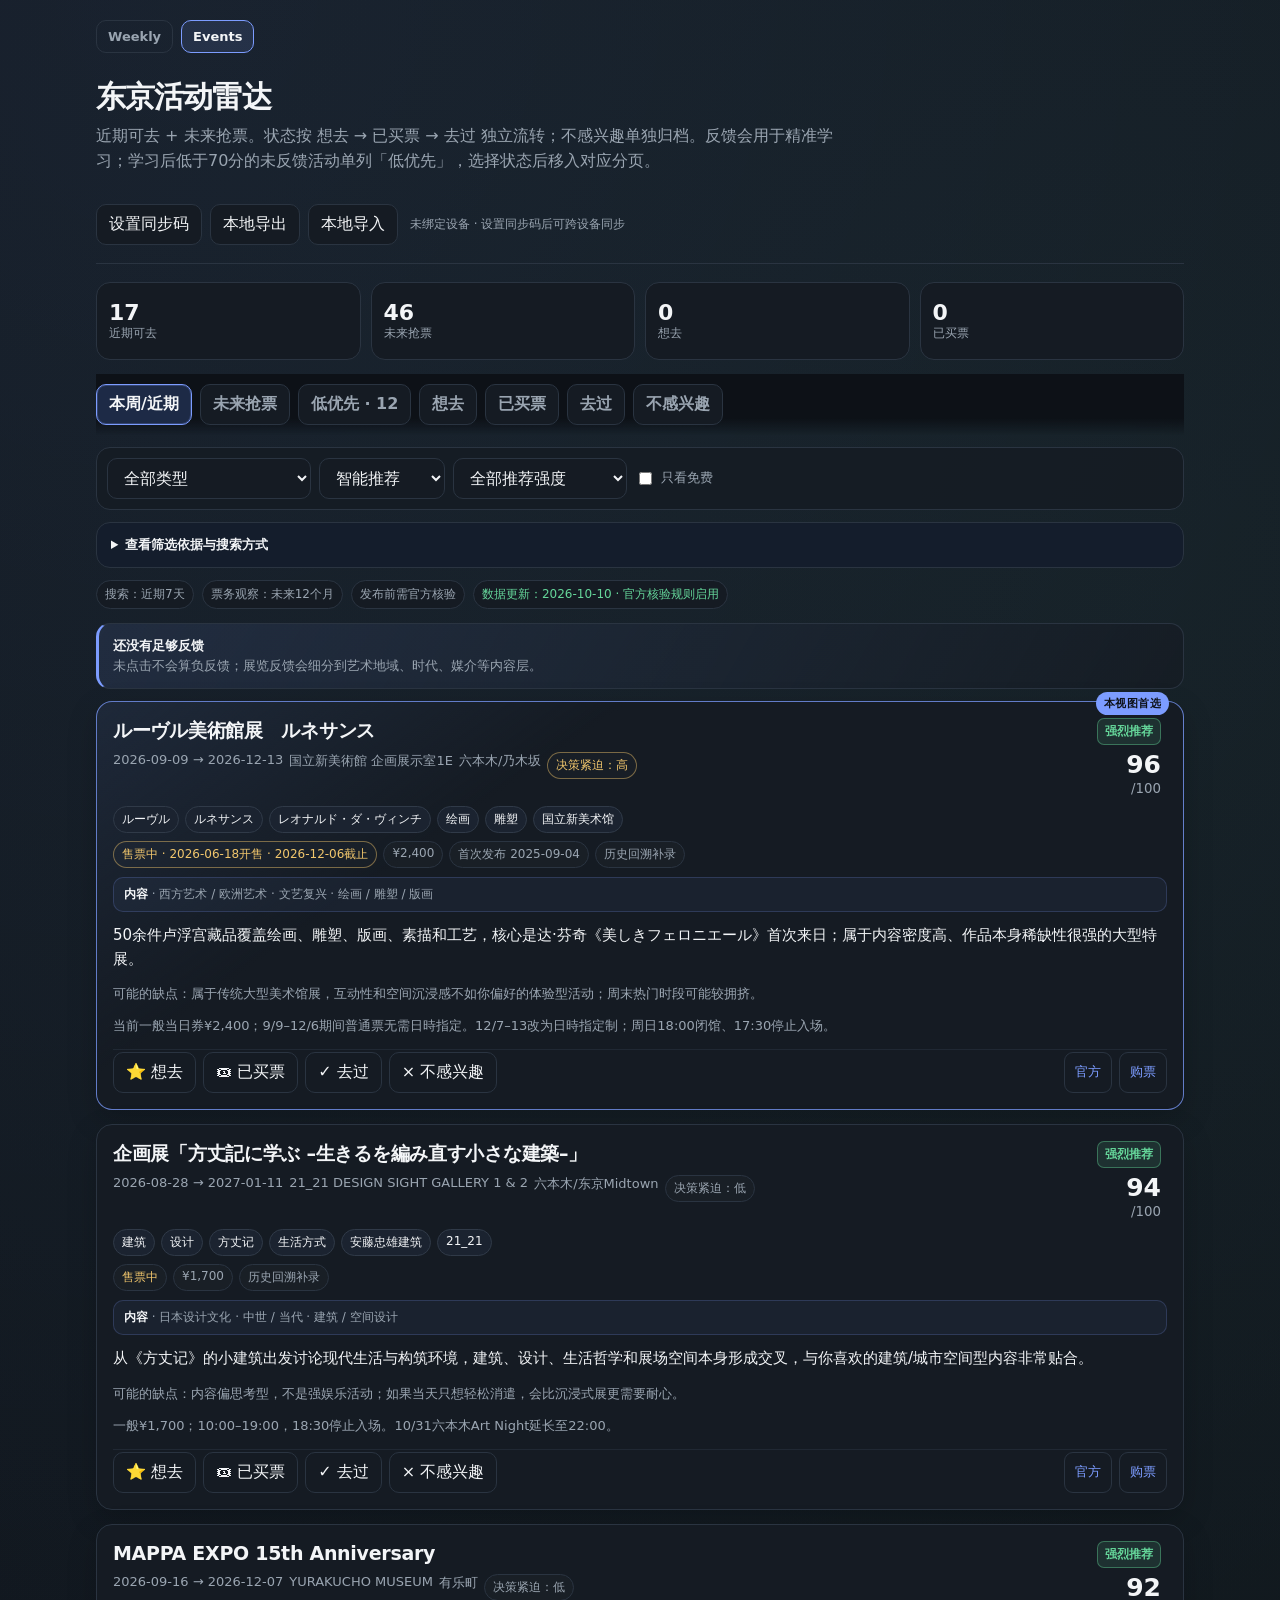
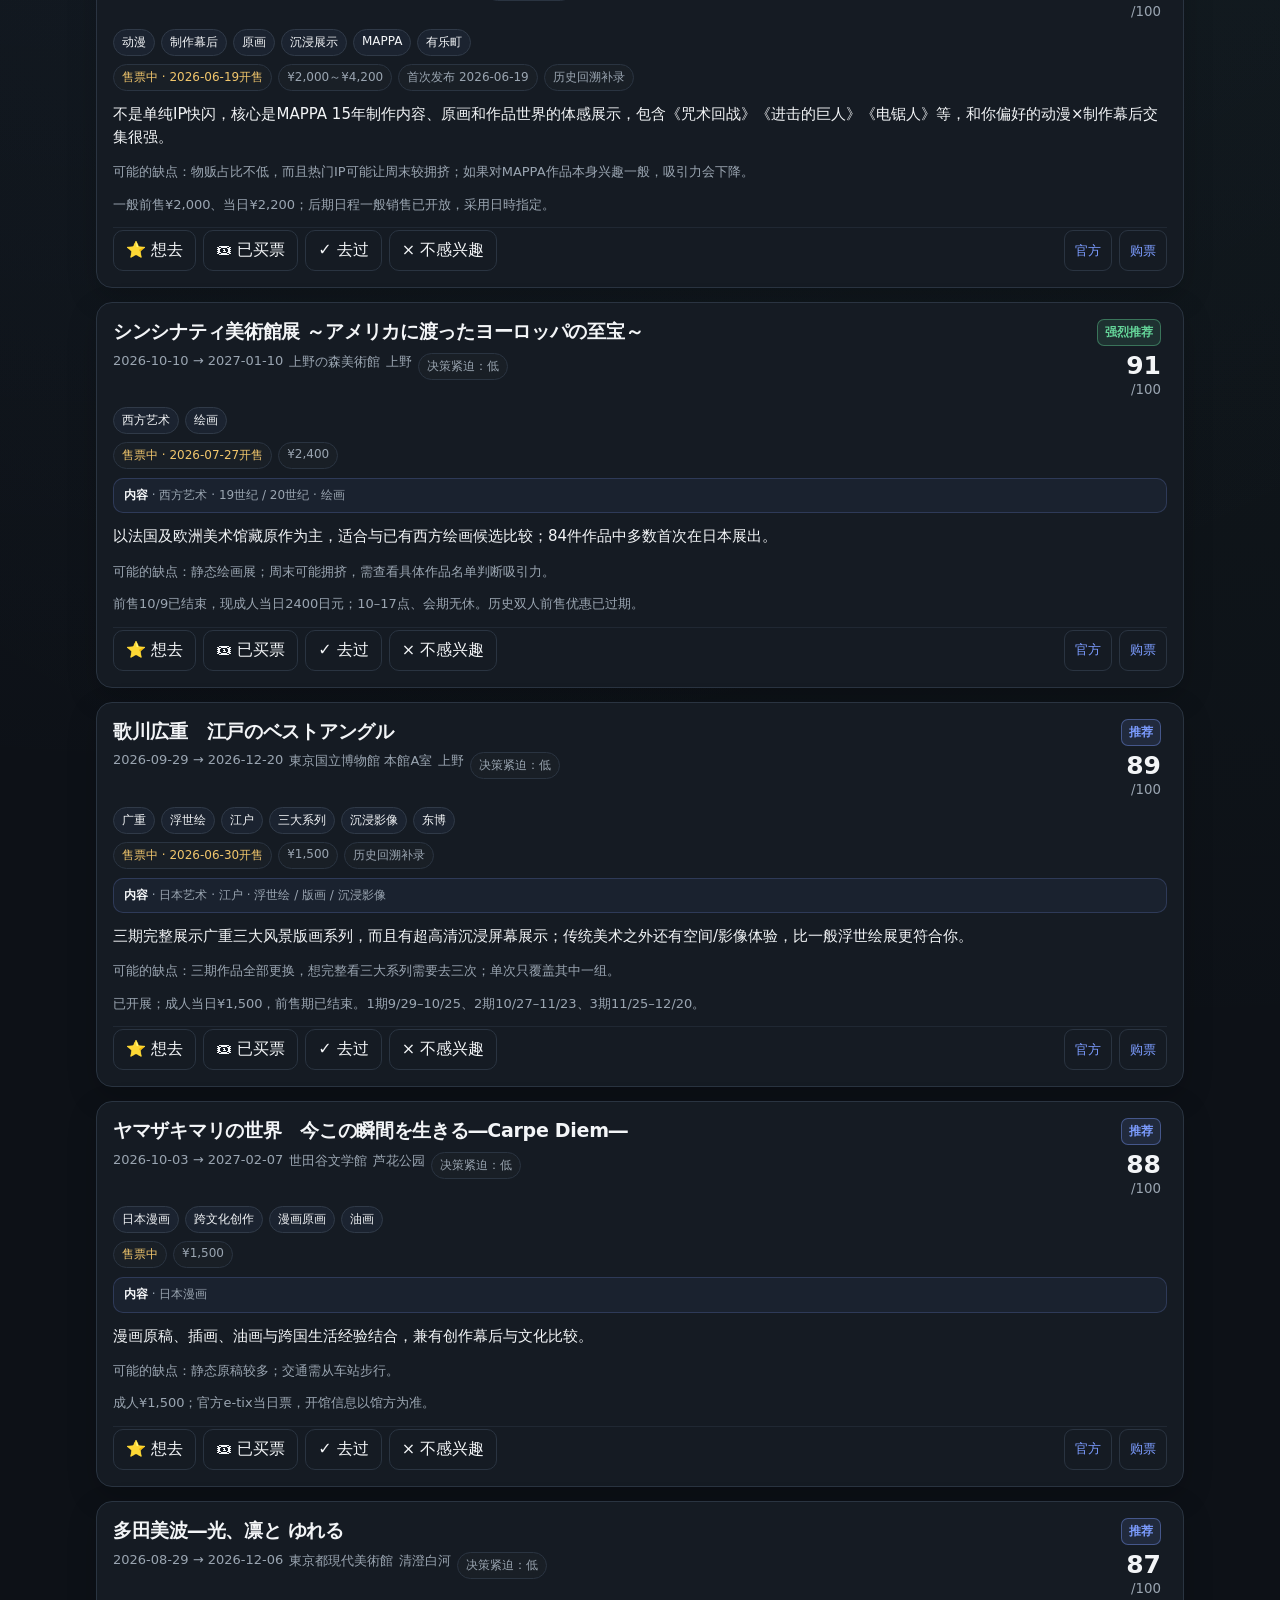
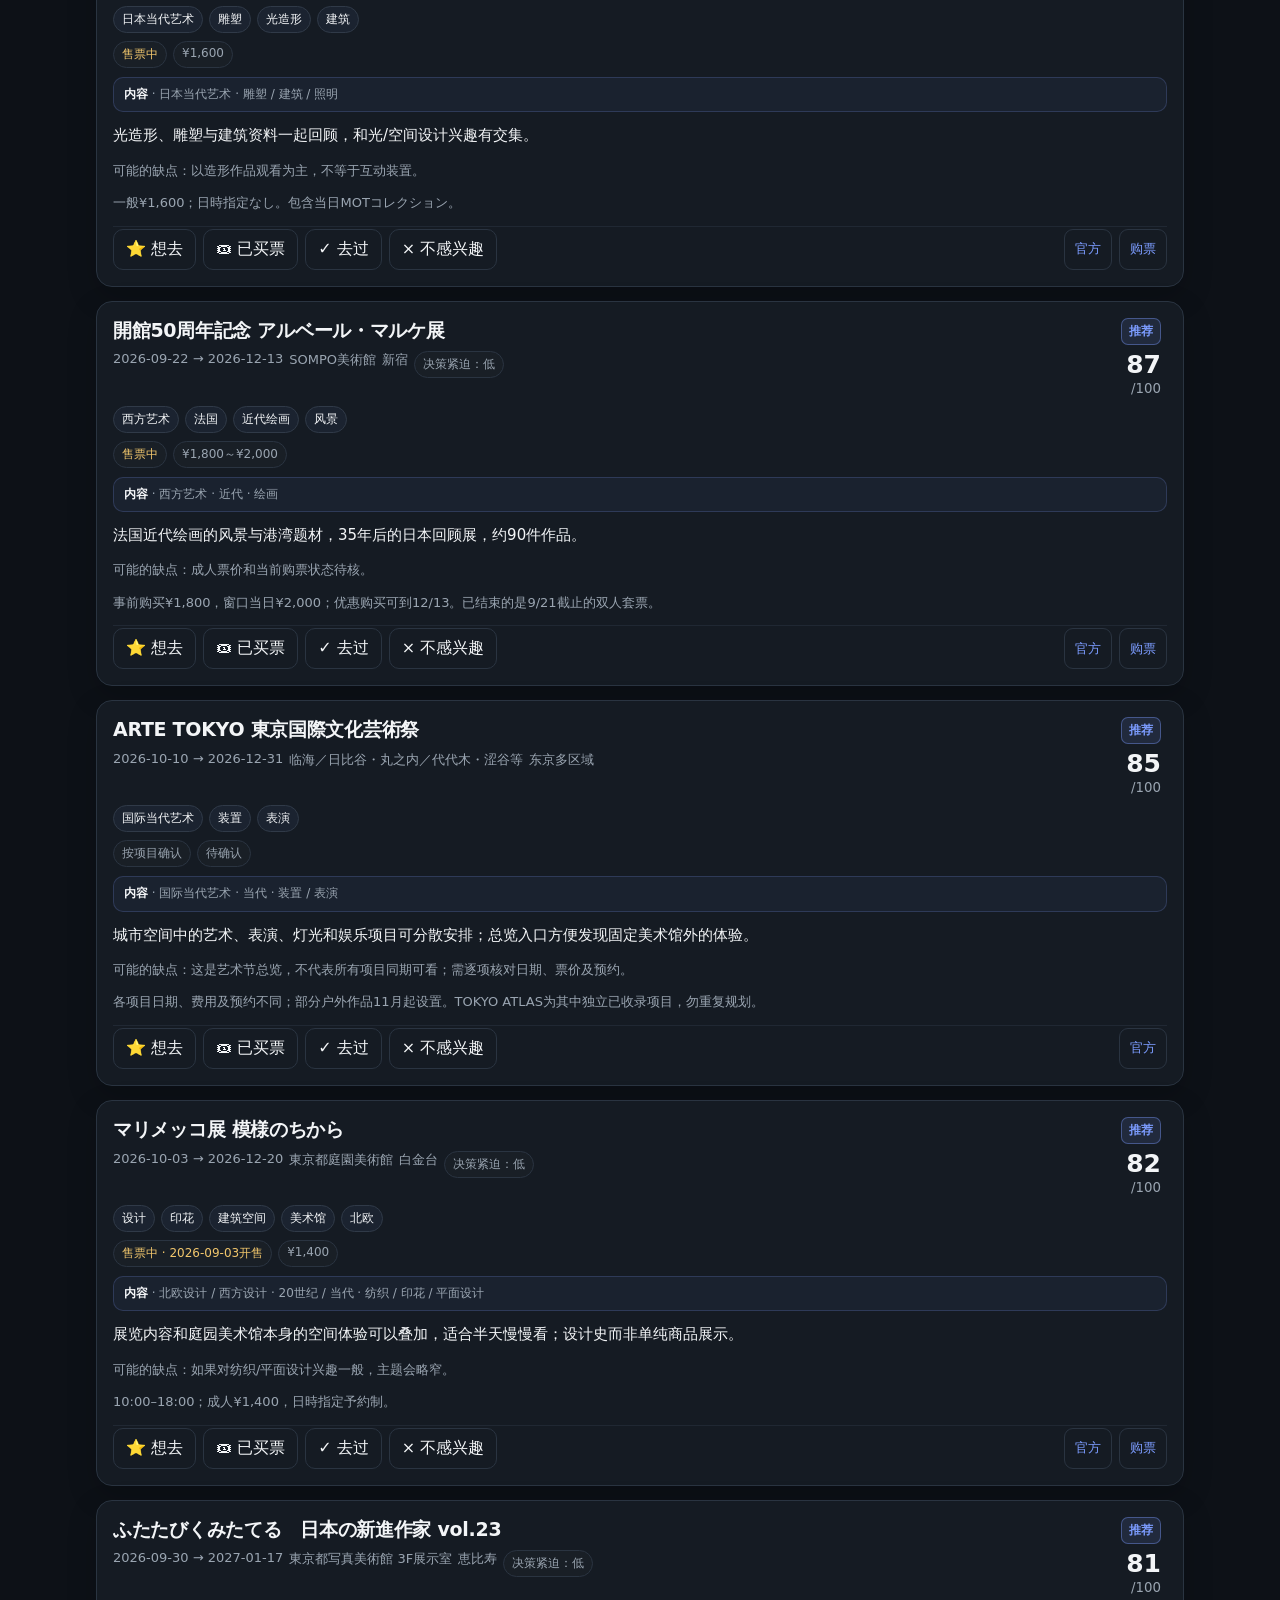
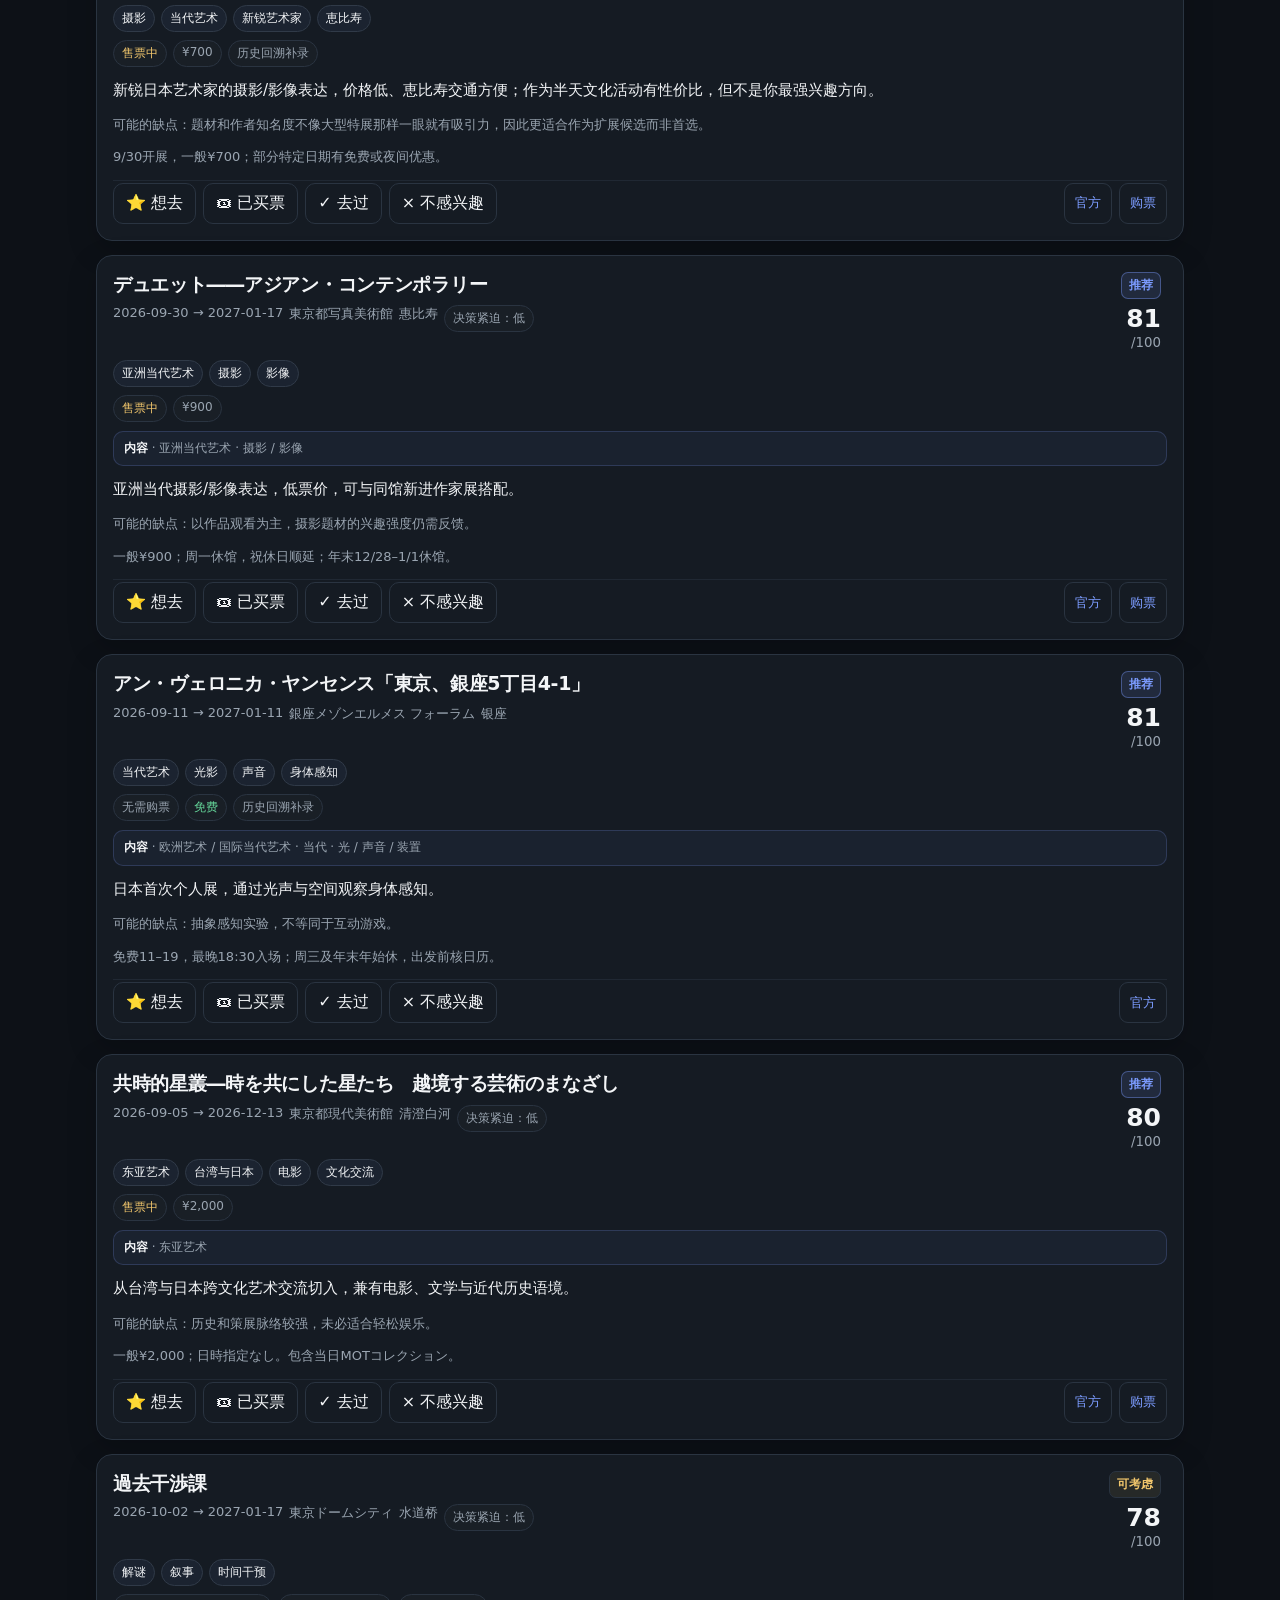
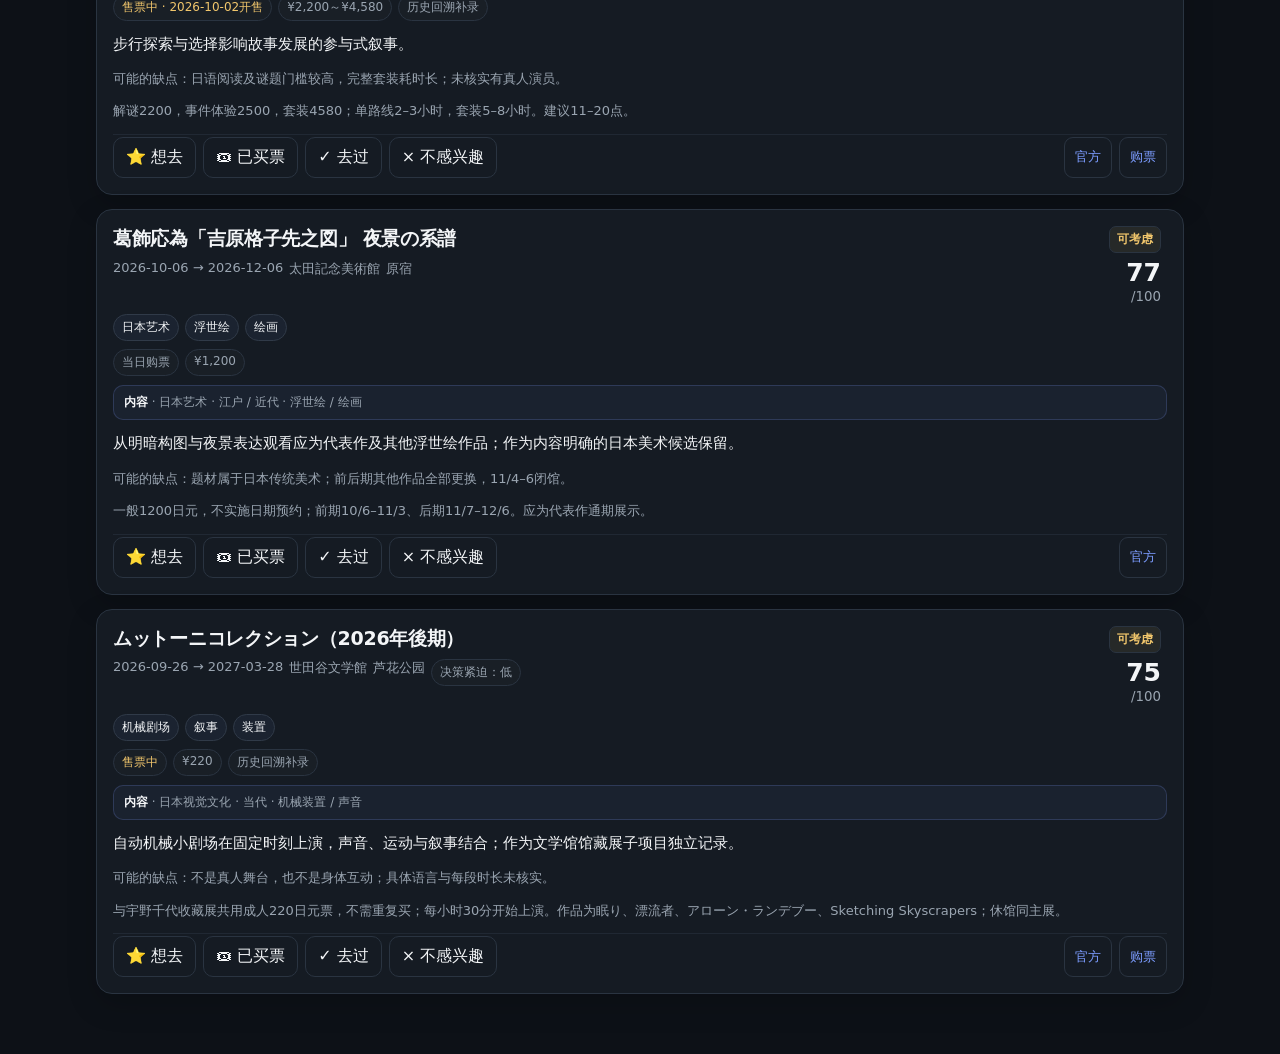
==== events/index.html @ 2bc2fa70 "Add mobile swipe navigation between event tabs" ====
<!doctype html>
<html lang="zh-CN">
<head>
<meta charset="utf-8">
<meta name="viewport" content="width=device-width,initial-scale=1">
<meta name="robots" content="noindex,nofollow,noarchive,nosnippet,noimageindex">
<meta name="referrer" content="no-referrer">
<title>东京活动雷达</title>
<style>
:root{--bg:#0d1117;--panel:#151b23;--line:#2a3441;--text:#f3f5f7;--muted:#9aa5b1;--accent:#7c9cff;--good:#65d69a;--warn:#f1c66c;--bad:#ff8b8b}
*{box-sizing:border-box}body{margin:0;background:var(--bg);color:var(--text);font-family:system-ui,-apple-system,"Segoe UI","Noto Sans SC",sans-serif}
main{max-width:1080px;margin:auto;padding:20px 16px 60px}h1{margin:0 0 6px;font-size:30px}.sub{color:var(--muted);margin:0 0 18px}
.top{display:flex;justify-content:space-between;gap:12px;align-items:flex-end;flex-wrap:wrap}.actions{display:flex;gap:8px;flex-wrap:wrap}
button,select{background:var(--panel);color:var(--text);border:1px solid var(--line);border-radius:10px;padding:9px 12px;font:inherit}
button{cursor:pointer}.tabs,.filters{display:flex;gap:8px;overflow:auto;margin:14px 0;flex-wrap:wrap}.tab.active{border-color:var(--accent);background:#1d2a46}
.stats{display:grid;grid-template-columns:repeat(4,1fr);gap:10px;margin:14px 0}.stat{background:var(--panel);border:1px solid var(--line);border-radius:14px;padding:12px}.stat b{display:block;font-size:22px}.stat span{font-size:12px;color:var(--muted)}
.notice{background:#141d2c;border:1px solid var(--line);border-radius:14px;padding:12px 14px;color:var(--muted);font-size:13px;margin:12px 0}.notice strong{color:var(--text)}
.grid{display:grid;gap:12px}.card{background:var(--panel);border:1px solid var(--line);border-radius:16px;padding:16px}.card.best{border-color:var(--accent)}
.head{display:flex;justify-content:space-between;gap:12px}.title{font-size:19px;font-weight:800}.score{text-align:right;min-width:70px}.score b{font-size:25px}.score small{display:block;color:var(--muted)}
.recommendation-level{display:block;width:max-content;margin:0 0 5px auto;padding:4px 7px;border-radius:7px;font-size:12px;font-weight:800;border:1px solid var(--line);white-space:nowrap}.recommendation-level.strong{color:var(--good);background:rgba(101,214,154,.12);border-color:rgba(101,214,154,.4)}.recommendation-level.recommended{color:var(--accent);background:rgba(124,156,255,.12);border-color:rgba(124,156,255,.4)}.recommendation-level.consider{color:var(--warn);background:rgba(241,198,108,.08)}.recommendation-level.low{color:var(--muted)}
.meta,.tags{display:flex;gap:6px;flex-wrap:wrap;margin-top:8px}.meta{color:var(--muted);font-size:13px}.tag,.pill{font-size:12px;border-radius:999px;padding:4px 8px;border:1px solid var(--line)}.tag{background:#1b2330}.sale{color:var(--warn)}.free{color:var(--good)}
.why{line-height:1.55;margin:12px 0 5px}.drawback{color:var(--muted);font-size:13px}.row{display:flex;gap:7px;flex-wrap:wrap;margin-top:12px}.row button.active{border-color:var(--accent);background:#1d2a46}.row button.good.active{border-color:var(--good)}.row button.bad.active{border-color:var(--bad)}
.links{margin-left:auto;display:flex;gap:7px}.links a{color:var(--accent);text-decoration:none;border:1px solid var(--line);border-radius:9px;padding:8px 10px;font-size:13px}
.empty{padding:34px;text-align:center;color:var(--muted);border:1px dashed var(--line);border-radius:14px}
dialog{background:var(--panel);color:var(--text);border:1px solid var(--line);border-radius:16px;max-width:500px;width:calc(100% - 28px)}dialog::backdrop{background:#0009}
.reasons{display:grid;gap:8px}.reasons label{padding:9px;background:#1b2330;border-radius:9px}menu{display:flex;justify-content:flex-end;gap:8px}
@media(max-width:700px){.stats{grid-template-columns:repeat(2,1fr)}.links{width:100%;margin-left:0}.links a{flex:1;text-align:center}}

#decisionCalendar[hidden]{display:none}.decision-calendar{margin:12px 0 18px;padding:14px;border:1px solid var(--line);border-radius:14px;background:var(--panel)}.cal-head{display:flex;align-items:center;justify-content:space-between;gap:8px;flex-wrap:wrap}.cal-head h2{font-size:17px;margin:0}.cal-nav{display:flex;gap:5px;align-items:center}.cal-nav button{padding:7px 10px}.cal-nav input{color:var(--text);background:var(--bg);border:1px solid var(--line);padding:7px;border-radius:8px;font:inherit;max-width:150px}.cal-help{font-size:12px;color:var(--muted);line-height:1.5;margin:10px 0}.cal-grid{display:grid;grid-template-columns:repeat(7,minmax(0,1fr));gap:4px}.cal-week{text-align:center;color:var(--muted);font-size:12px;padding:5px}.cal-day{min-width:0;min-height:65px;padding:7px 4px;text-align:left;border-radius:8px;font-size:13px}.cal-day.outside{opacity:.4}.cal-day.today{border-color:var(--good)}.cal-day.selected{background:#243657;border-color:var(--accent)}.cal-markers{display:flex;gap:3px;flex-wrap:wrap;margin-top:6px}.cal-dot{width:7px;height:7px;border-radius:50%;background:var(--accent)}.cal-dot.deadline{background:var(--bad)}.cal-dot.sale{background:var(--warn)}.cal-dot.end{background:#cf9aff}.cal-count{font-size:10px;color:var(--muted);display:block;margin-top:3px}.cal-upcoming{margin:12px 0;display:flex;gap:6px;flex-wrap:wrap}.cal-upcoming button{font-size:12px;padding:7px 9px;text-align:left}.cal-agenda{border-top:1px solid var(--line);padding-top:12px}.cal-agenda h3{font-size:14px;margin:0 0 8px}.cal-item{display:block;width:100%;text-align:left;margin:6px 0;padding:9px 10px;font-size:13px;line-height:1.5}.cal-item span{display:block;color:var(--muted);font-size:12px}.cal-item.deadline{border-left:3px solid var(--bad)}.cal-item.sale{border-left:3px solid var(--warn)}.cal-item.end{border-left:3px solid #cf9aff}.cal-item.start{border-left:3px solid var(--accent)}.cal-empty{font-size:13px;color:var(--muted);padding:8px 0}@media(max-width:700px){.decision-calendar{padding:10px}.cal-day{min-height:55px;padding:5px 3px}.cal-grid{gap:3px}.cal-count{font-size:9px}.cal-head h2{width:100%}.cal-nav{width:100%;justify-content:space-between}}


.decision-overview h2{margin:0;font-size:20px}.decision-overview p{margin:8px 0;font-size:16px;font-weight:700}.decision-overview>span{color:var(--muted);font-size:13px;line-height:1.5;display:block}.calendar-secondary{margin-top:14px;border-top:1px solid var(--line);padding-top:12px}.calendar-secondary>summary{cursor:pointer;color:var(--accent);font-size:14px;padding:3px 0}.calendar-secondary[open]>.cal-head{margin-top:14px}.decision-strip{display:grid;gap:5px;margin:14px 0 10px;padding:12px 14px;background:#101a28;border-radius:10px;border-left:3px solid var(--accent)}.decision-strip strong{font-size:19px;color:var(--text)}.decision-strip span{font-size:15px}.decision-strip small{font-size:14px;color:var(--muted)}.decision-strip.urgent{border-color:var(--bad);background:#291b21}.decision-strip.urgent strong{color:var(--bad)}.decision-strip.soon{border-color:var(--warn)}.decision-strip.soon strong{color:var(--warn)}.decision-strip.ended{opacity:.7;border-color:var(--muted)}#learning[hidden]{display:none}.card:has(.decision-strip) .decision-urgency{display:none}
.swipe-help{display:none;margin:0 0 10px;color:var(--muted);font-size:12px}@media(max-width:700px),(pointer:coarse){.swipe-help{display:block}}
</style>
<link rel="stylesheet" href="ui-v3.css?v=20260927-2">
</head>
<body>
<main>
  <nav class="event-main-nav" aria-label="Dashboard navigation"><a href="../index.html">Weekly</a><a class="active" href="./">Events</a></nav>
  <div class="top">
    <div><h1>东京活动雷达</h1><p class="sub">近期可去 + 未来抢票。状态按 想去 → 已买票 → 去过 独立流转；不感兴趣单独归档。反馈会用于精准学习；学习后低于70分的未反馈活动单列「低优先」，选择状态后移入对应分页。</p></div>
    <div class="actions"><button id="backupEventStateBtn" type="button">备份云端</button><button id="restoreEventStateBtn" type="button">恢复云端</button><button id="exportBtn">本地导出</button><label><button id="importBtn" type="button">本地导入</button><input id="importFile" type="file" accept="application/json" hidden></label><span id="eventCloudStatus" class="event-cloud-status">检查云备份…</span><span id="eventCloudHint" class="event-cloud-status">备份方式已改成与 Weekly 一致：只提交本次新增/变更的加密增量，手机端直接在当前页打开 GitHub 确认页。</span></div>
  </div>
  <section id="stats" class="stats"></section>
  <nav class="tabs">
    <button class="tab active" data-view="now">本周/近期</button>
    <button class="tab" data-view="future">未来抢票</button>
    <button class="tab" data-view="low" title="尚未反馈、学习后低于70分的有效活动">低优先</button>
    <button class="tab" data-view="interested">想去</button>
    <button class="tab" data-view="booked">已买票</button>
    <button class="tab" data-view="visited">去过</button>
    <button class="tab" data-view="rejected">不感兴趣</button>
  </nav>
  <p class="swipe-help">左右滑动切换页签 · 左滑下一页，右滑上一页</p>
  <section class="filters">
    <select id="category"><option value="">全部类型</option></select>
    <select id="sort"><option value="smart">智能推荐</option><option value="score">原始推荐度</option><option value="ending">快结束</option><option value="sale">票务紧迫度</option><option value="price">价格低到高</option></select>
    <select id="strength" aria-label="推荐强度"><option value="">全部推荐强度</option><option value="strong">强烈推荐 · 90+</option><option value="recommended">推荐 · 80–89.9</option><option value="consider">可考虑 · 70–79.9</option><option value="low">低优先 · 低于70</option></select>
    <label><input id="freeOnly" type="checkbox"> 只看免费</label>
  </section>
  <details class="event-method notice" id="eventMethod">
    <summary>查看筛选依据与搜索方式</summary>
    <div class="event-method-grid">
      <div><b>发现</b><span>场馆/主办方、正式票务、垂直媒体多源发现</span></div>
      <div><b>预筛</b><span>先排除纯促销、普通市集、低内容密度活动</span></div>
      <div><b>核验</b><span>最终入选必须回到官方或正式票务渠道确认</span></div>
      <div><b>学习与强度</b><span>按学习后分数：90+强烈推荐，80+推荐，70+可考虑，其余低优先；表示兴趣匹配，未点击不算负反馈</span></div>
      <div><b>发布</b><span>不凑数；信息未核实则标记不确定，不冒充最新</span></div>
    </div>
  </details>
  <section id="learning" class="notice"></section>
  <section id="decisionCalendar" class="decision-calendar" aria-label="想去活动决策日历" hidden></section>
  <section id="list" class="grid"></section>
</main>
<dialog id="reasonDlg">
  <form method="dialog" id="reasonForm">
    <h3>为什么没兴趣？</h3>
    <p class="sub">时间、距离和价格不会降低主题偏好。</p>
    <div class="reasons">
      <label><input type="radio" name="reason" value="content" required> 内容本身没兴趣</label>
      <label><input type="radio" name="reason" value="too_far"> 太远 / 交通麻烦</label>
      <label><input type="radio" name="reason" value="too_expensive"> 太贵</label>
      <label><input type="radio" name="reason" value="timing"> 时间不合适</label>
      <label><input type="radio" name="reason" value="too_commercial"> 太商业 / 像购物活动</label>
      <label><input type="radio" name="reason" value="similar"> 已体验过类似内容</label>
    </div>
    <menu><button value="cancel">取消</button><button value="confirm">保存</button></menu>
  </form>
</dialog>
<script>
(()=>{const K='tokyo_event_feedback_v1';let events=[],view='now',pending=null,calMonth=null,calSelected=null,fb=load();const $=s=>document.querySelector(s),$$=s=>Array.from(document.querySelectorAll(s));
function normalizeRecord(v,bump=false){if(!v||typeof v!=='object')return{};let x={...v},before=JSON.stringify(x);
if(x.visited){x.visited=true;x.booked=false;x.interest=null;x.no_reason=null;x.no_reason_at=0;x.booked_at=0;x.interest_at=0}
else if(x.booked){x.booked=true;x.visited=false;x.interest=null;x.no_reason=null;x.no_reason_at=0;x.visited_at=0;x.visit_rating=null;x.rating_at=0;x.interest_at=0}
else if(x.interest==='no'){x.booked=false;x.visited=false;x.visit_rating=null;x.rating_at=0;x.booked_at=0;x.visited_at=0;x.interest_at=0}
else if(x.interest==='yes'){x.booked=false;x.visited=false;x.visit_rating=null;x.rating_at=0;x.booked_at=0;x.visited_at=0;x.no_reason=null;x.no_reason_at=0}
else{x.interest=null;x.booked=false;x.visited=false;x.visit_rating=null;x.rating_at=0;x.booked_at=0;x.visited_at=0;x.no_reason=null;x.no_reason_at=0}
if(bump&&JSON.stringify(x)!==before)x.updated_at=Date.now();return x}
function normalizeAll(src,bump=false){let out={};for(const [id,v] of Object.entries(src||{}))out[id]=normalizeRecord(v,bump);return out}
function load(){try{return normalizeAll(JSON.parse(localStorage.getItem(K)||'{}'),true)}catch(e){return {}}}function save(){localStorage.setItem(K,JSON.stringify(fb));window.dispatchEvent(new CustomEvent('event-radar-state-change'))}
function state(id){return fb[id]||{}}function patch(id,p){fb[id]=normalizeRecord(Object.assign({},state(id),p,{updated_at:Date.now()}),false);save();render()}
function t(d){return new Date(d+'T00:00:00').getTime()}function today(){let d=new Date();return new Date(d.getFullYear(),d.getMonth(),d.getDate()).getTime()}
function money(v){if(v===0)return'免费';return v==null?'待确认':'¥'+Number(v).toLocaleString('ja-JP')}function period(e){return e.start_date===e.end_date?e.start_date:e.start_date+' → '+e.end_date}
function urgency(e){if(e.ticket_status==='sold_out')return 0;if(e.ticket_deadline){let d=Math.ceil((t(e.ticket_deadline)-today())/864e5);if(d<=3)return 3;if(d<=10)return 2}return e.ticket_status==='on_sale'||e.ticket_status==='lottery'?1:0}
function ageFactor(ts){if(!ts)return .65;let d=Math.max(0,(Date.now()-Number(ts))/86400000);return d<=90?1:d<=180?.82:d<=365?.62:d<=730?.4:.25}
function uniq(a){return Array.from(new Set((a||[]).filter(Boolean)))}
function overlap(a,b){if(!a.length||!b.length)return 0;let s=new Set(b),n=0;a.forEach(x=>{if(s.has(x))n++});return n/Math.max(a.length,b.length)}
function fp(e){let lf=e.learning_features||{},cp=lf.content_profile||{},txt=(e.category||'')+' '+e.title+' '+(e.tags||[]).join(' '),generic=new Set(['免费','未来抢票','艺术','设计']);
return{subjects:uniq([e.category].concat(lf.subjects||[],(e.tags||[]).filter(x=>!generic.has(x)&&!/免费|未来抢票/.test(x)))),
formats:uniq((lf.formats||[]).concat(/展|美术馆|festival/i.test(txt)?['展览/艺术节']:[],/演出|马戏|live/i.test(txt)?['现场演出']:[],/技术|制作|行业/i.test(txt)?['行业/制作']:[],/城市|步行|漫游/i.test(txt)?['城市漫游']:[])),
experiences:uniq((lf.experiences||[]).concat((e.tags||[]).filter(x=>/沉浸|互动|现场体验|制作幕后|空间|步行|视觉|声音|技术|建筑/.test(x)))),
signals:uniq((lf.signals||[]).concat((e.tags||[]).filter(x=>/商业|购物|免费|限定|大型|专业/.test(x)))),
art_regions:uniq(cp.art_regions||[]),countries:uniq(cp.countries||[]),periods:uniq(cp.periods||[]),media:uniq(cp.media||[]),art_traditions:uniq(cp.art_traditions||[]),content_focus:uniq(cp.content_focus||[])}}
function priceBand(e){let p=Number(e.price_min||0);return p===0?'free':p<3000?'low':p<8000?'mid':p<15000?'high':'premium'}
function learningSamples(){let out=[];events.forEach(e=>{let s=state(e.id),f=fp(e),u=Number(s.updated_at||0);let push=(w,label,at,kind,reason)=>out.push({id:e.id,title:e.title,w:w*ageFactor(at||u),label,kind,reason:reason||'',fp:f,area:e.area||'',price:priceBand(e),at:at||u});
if(s.interest==='yes')push(.55,'想去',s.interest_at,'pos');if(s.booked)push(1,'已买票',s.booked_at,'pos');if(s.visit_rating==='great')push(1.45,'去过后很值',s.rating_at,'pos');if(s.visit_rating==='ok')push(.15,'去过后一般',s.rating_at,'pos');if(s.visit_rating==='bad')push(-1.45,'去过后不值',s.rating_at,'neg','visit_bad');
if(s.interest==='no'){let r=s.no_reason||'content',at=s.no_reason_at;if(r==='content')push(-.85,'内容没兴趣',at,'neg',r);else if(r==='too_commercial')push(-.65,'太商业',at,'context',r);else if(r==='similar')push(-.28,'类似体验疲劳',at,'novelty',r);else if(r==='too_far'||r==='too_expensive')push(-.25,r==='too_far'?'距离太远':'价格太高',at,'constraint',r)}});return out}
function profileSim(a,b){let hasA=a.art_regions.length+a.countries.length+a.periods.length+a.media.length+a.art_traditions.length+a.content_focus.length,hasB=b.art_regions.length+b.countries.length+b.periods.length+b.media.length+b.art_traditions.length+b.content_focus.length;if(!hasA||!hasB)return{score:0,has:false};let r=overlap(a.art_regions,b.art_regions),c=overlap(a.countries,b.countries),p=overlap(a.periods,b.periods),m=overlap(a.media,b.media),tr=overlap(a.art_traditions,b.art_traditions),fo=overlap(a.content_focus,b.content_focus);return{score:Math.min(1,.30*r+.12*c+.16*p+.20*m+.17*tr+.05*fo),has:true}}
function contentSim(a,b,negative){let s=overlap(a.subjects,b.subjects),f=overlap(a.formats,b.formats),x=overlap(a.experiences,b.experiences),g=overlap(a.signals,b.signals),p=profileSim(a,b);if(negative){if(p.has){if(p.score<.18)return 0;return Math.min(1,.62*p.score+.20*s+.10*f+.08*x)}if(!s)return 0;if((a.formats.length||b.formats.length||a.experiences.length||b.experiences.length)&&Math.max(f,x)<.2)return 0;return Math.min(1,.58*s+.24*f+.18*x)}if(p.has){if(p.score<.08&&!s&&x<.34)return 0;return Math.min(1,.42*p.score+.25*s+.13*f+.16*x+.04*g)}if(!s&&x<.34)return 0;return Math.min(1,.46*s+.22*f+.25*x+.07*g)}
function explainLearning(e){let f=fp(e),pos=[],neg=[],constraints=[];learningSamples().forEach(s=>{if(s.id===e.id)return;
if(s.kind==='constraint'){let z=0;if(s.reason==='too_far'&&s.area===e.area)z=s.w*.45;if(s.reason==='too_expensive'&&s.price===priceBand(e))z=s.w*.45;if(z<0)constraints.push(Object.assign({},s,{strength:z}));return}
if(s.kind==='context'){let commercial=f.signals.some(x=>/商业|购物/.test(x))||/POP.?UP|市集|购物|商业/i.test((e.category||'')+' '+(e.tags||[]).join(' '));if(!commercial)return;let z=s.w*Math.max(overlap(f.formats,s.fp.formats),overlap(f.experiences,s.fp.experiences),.45);neg.push(Object.assign({},s,{strength:z}));return}
if(s.kind==='novelty'){let z=Math.max(overlap(f.formats,s.fp.formats),overlap(f.experiences,s.fp.experiences));if(z>.35)neg.push(Object.assign({},s,{strength:s.w*z}));return}
let z=contentSim(f,s.fp,s.w<0);if(!z)return;let h=Object.assign({},s,{strength:s.w*z});(h.strength>=0?pos:neg).push(h)});
pos.sort((a,b)=>b.strength-a.strength);neg.sort((a,b)=>a.strength-b.strength);constraints.sort((a,b)=>a.strength-b.strength);
let ps=pos.slice(0,3).reduce((n,x)=>n+x.strength,0),ns=neg.slice(0,3).reduce((n,x)=>n+x.strength,0),cs=constraints.slice(0,2).reduce((n,x)=>n+x.strength,0),d=Math.max(-10,Math.min(9,Math.round((4.8*ps+6.2*ns+2.5*cs)*10)/10)),strong=neg.filter(x=>x.strength<=-.62),cap=100;
if(strong.length>=2&&ns<-.95&&ps<.55)cap=79;if(strong.length>=3&&ns<-1.5&&ps<.35)cap=69;return{delta:d,cap,pos:pos.slice(0,3),neg:neg.slice(0,3),constraints:constraints.slice(0,2)}}
function delta(e){return explainLearning(e).delta}
function score(e){let x=explainLearning(e);return Math.max(0,Math.min(x.cap,Math.round((Number(e.recommendation||0)+x.delta)*10)/10))}
function recommendationLevel(value){return value>=90?{key:'strong',label:'强烈推荐'}:value>=80?{key:'recommended',label:'推荐'}:value>=70?{key:'consider',label:'可考虑'}:{key:'low',label:'低优先'}}
function unreviewed(e){let s=state(e.id);return s.interest!=='yes'&&s.interest!=='no'&&!s.booked&&!s.visited}
function candidateView(e){if(!unreviewed(e)||t(e.end_date)<today())return null;return score(e)<70?'low':e.bucket==='future'?'future':'now'}
function visible(e){let s=state(e.id);if(view==='rejected')return s.interest==='no'&&!s.booked&&!s.visited;if(view==='interested')return s.interest==='yes'&&!s.booked&&!s.visited;if(view==='booked')return s.booked===true&&!s.visited;if(view==='visited')return s.visited===true;return candidateView(e)===view}
function ticket(e){let m={on_sale:'售票中',lottery:'抽选中',upcoming:'即将开售',sold_out:'售罄',no_ticket:'无需购票'},s=m[e.ticket_status]||e.ticket_status;if(e.ticket_sale_start)s+=' · '+e.ticket_sale_start+'开售';if(e.ticket_deadline)s+=' · '+e.ticket_deadline+'截止';return s}
function learning(){let map={};function add(k,v,at){if(!k)return;let x=map[k]||(map[k]={p:0,n:0,lp:0,ln:0});if(v>=0){x.p+=v;x.lp=Math.max(x.lp,at||0)}else{x.n+=-v;x.ln=Math.max(x.ln,at||0)}}
learningSamples().forEach(s=>{if(s.kind==='constraint')return;s.fp.subjects.forEach(x=>add('主题：'+x,s.w*.58,s.at));s.fp.formats.forEach(x=>add('形式：'+x,s.w*.50,s.at));s.fp.experiences.forEach(x=>add('体验：'+x,s.w*.62,s.at));s.fp.art_regions.forEach(x=>add('艺术地域：'+x,s.w*.92,s.at));s.fp.countries.forEach(x=>add('国家：'+x,s.w*.62,s.at));s.fp.periods.forEach(x=>add('时代：'+x,s.w*.78,s.at));s.fp.media.forEach(x=>add('媒介：'+x,s.w*.72,s.at));s.fp.art_traditions.forEach(x=>add('艺术体系：'+x,s.w*.88,s.at));s.fp.content_focus.forEach(x=>add('展览重点：'+x,s.w*.55,s.at));let content=s.fp.art_regions[0]||s.fp.art_traditions[0]||s.fp.subjects[0]||'',detail=s.fp.periods[0]||s.fp.media[0]||s.fp.formats[0]||s.fp.experiences[0]||'';let k=content+' × '+detail;if(k!==' × ')add('组合：'+k,s.w*1.08,s.at)});
let rows=Object.entries(map).map(([k,x])=>({k,net:x.lp>x.ln?x.p-1.1*x.n:x.ln>x.lp?.75*x.p-x.n:x.p-x.n})).filter(x=>Math.abs(x.net)>=.3).sort((a,b)=>Math.abs(b.net)-Math.abs(a.net)),pos=rows.filter(x=>x.net>0).slice(0,5).map(x=>x.k).join(' / '),neg=rows.filter(x=>x.net<0).slice(0,5).map(x=>x.k).join(' / '),n=learningSamples().length;
return n?'<strong>活动 Preference Memory：'+n+' 个行为样本</strong><br>'+(pos?'偏好：'+pos+'<br>':'')+(neg?'降权：'+neg+'<br>':'')+'展览类会进一步学习艺术地域/体系、国家、时代、媒介和展览重点；例如日本艺术与西方艺术不会互相混算。实际去过后的评价权重最高；距离/价格单独处理。':'<strong>还没有足够反馈</strong><br>未点击不会算负反馈；展览反馈会细分到艺术地域、时代、媒介等内容层。'}

function calendarDate(value){if(typeof value!=='string'||!/^\d{4}-\d{2}-\d{2}$/.test(value))return null;let d=new Date(value+'T00:00:00Z');return Number.isFinite(d.getTime())&&d.toISOString().slice(0,10)===value?value:null}
function tokyoDate(){return new Intl.DateTimeFormat('sv-SE',{timeZone:'Asia/Tokyo',year:'numeric',month:'2-digit',day:'2-digit'}).format(new Date())}
function calEscape(v){return String(v??'').replace(/[&<>"']/g,x=>({'&':'&amp;','<':'&lt;','>':'&gt;','"':'&quot;',"'":'&#39;'}[x]))}
function calendarMilestones(items){let out=[];items.forEach(e=>{[['ticket_sale_start','sale','开售'],['ticket_deadline','deadline','票务截止'],['start_date','start','开展'],['end_date','end','结束']].forEach(([field,type,label])=>{let date=calendarDate(e[field]);if(date)out.push({date,type,label,event:e})})});return out.sort((a,b)=>a.date.localeCompare(b.date)||({deadline:0,sale:1,start:2,end:3}[a.type]-{deadline:0,sale:1,start:2,end:3}[b.type]))}

function decisionInfo(e,now=tokyoDate()){
 const diff=d=>calendarDate(d)?Math.round((Date.parse(d+'T00:00:00Z')-Date.parse(now+'T00:00:00Z'))/86400000):null;
 const start=diff(e.start_date),end=diff(e.end_date),deadline=diff(e.ticket_deadline),sale=diff(e.ticket_sale_start);
 let tone='calm',headline='',advice='',rank=999999;
 if(end!==null&&end<0)return{tone:'ended',headline:'已结束 '+(-end)+' 天',advice:'去过可改状态；未去可取消想去',rank:9999999};
 if(end===0){tone='urgent';headline='今天最后一天';advice='今天决定是否去；先确认余票和开放时间';rank=0}
 else if(start!==null&&start>0){headline='还有 '+start+' 天开展';advice='可安排 '+e.start_date+' 起的行程';rank=100000+start}
 else if(end!==null){headline='还剩 '+end+' 天结束';rank=end;advice=end<=7?'优先安排本周，避免错过':end<=21?'建议接下来 2–3 周安排':'时间充裕，可挑方便的周末';tone=end<=7?'urgent':end<=21?'soon':'calm'}
 else{headline='会期日期待确认';advice='查看官方后再安排'}
 let ticketText='';
 if(e.ticket_status==='sold_out'){ticketText='当前标记售罄，先查追加票';advice='先确认能否买票，再定出行日'}
 else if(e.ticket_status!=='no_ticket'&&deadline!==null&&deadline>=0){ticketText=deadline===0?'票务今天截止':'票务还剩 '+deadline+' 天截止';if(deadline<=7){tone='urgent';rank=Math.min(rank,deadline);advice='先决定购票，再安排出行'} }
 else if(sale!==null&&sale>0){ticketText='还有 '+sale+' 天开售';rank=Math.min(rank,50000+sale)}
 else if(deadline!==null&&deadline<0){ticketText='已过所列票务截止日；查是否仍可购票'}
 else if(e.ticket_status==='no_ticket')ticketText='无需购票';
 else ticketText='票务截止未公布；请查余票';
 let base=new Date(now+'T00:00:00Z'),sat=new Date(base),n=(6-base.getUTCDay()+7)%7;sat.setUTCDate(base.getUTCDate()+n);
 let weekend=sat.toISOString().slice(0,10),sun=new Date(sat);sun.setUTCDate(sat.getUTCDate()+1);let sunday=sun.toISOString().slice(0,10);
 let weekendOK=calendarDate(e.start_date)&&calendarDate(e.end_date)&&e.start_date<=sunday&&e.end_date>=weekend;
 if(weekendOK&&end>0&&start<=1&&e.ticket_status!=='sold_out'&&!(deadline!==null&&deadline>=0&&deadline<=7))advice='可考虑本周末 '+(e.start_date>weekend?e.start_date:weekend).slice(5)+'～'+(e.end_date<sunday?e.end_date:sunday).slice(5);
 return{tone,headline,advice,ticketText,rank};
}
function decisionStrip(e){let x=decisionInfo(e);return '<div class="decision-strip '+x.tone+'"><strong>'+calEscape(x.headline)+'</strong><span>'+calEscape(x.advice)+'</span>'+(x.ticketText?'<small>'+calEscape(x.ticketText)+'</small>':'')+'</div>'}

function renderDecisionCalendar(items){
 let box=$('#decisionCalendar');box.hidden=view!=='interested';if(box.hidden)return;
 let calendarOpen=box.querySelector('details')?.open||false;
 let current=tokyoDate();if(!calMonth)calMonth=current.slice(0,7);if(!calSelected)calSelected=current;
 const milestones=calendarMilestones(items),upcoming=milestones.filter(x=>x.date>=current).slice(0,5),year=Number(calMonth.slice(0,4)),month=Number(calMonth.slice(5,7)),first=new Date(Date.UTC(year,month-1,1)),offset=(first.getUTCDay()+6)%7,days=new Date(Date.UTC(year,month,0)).getUTCDate(),size=Math.ceil((offset+days)/7)*7;
 let grid=['一','二','三','四','五','六','日'].map(x=>'<div class="cal-week">'+x+'</div>').join('');
 for(let i=0;i<size;i++){let d=new Date(Date.UTC(year,month-1,1-offset+i)),date=d.toISOString().slice(0,10),points=milestones.filter(x=>x.date===date),active=items.filter(e=>calendarDate(e.start_date)&&calendarDate(e.end_date)&&e.start_date<=date&&e.end_date>=date).length,types=uniq(points.map(x=>x.type));
 grid+='<button type="button" class="cal-day'+(date.slice(0,7)!==calMonth?' outside':'')+(date===current?' today':'')+(date===calSelected?' selected':'')+'" data-cal-date="'+date+'" aria-pressed="'+(date===calSelected)+'" aria-label="'+date+'，'+points.length+'个关键日期，'+active+'项会期内"><b>'+d.getUTCDate()+'</b><span class="cal-markers">'+types.map(x=>'<i class="cal-dot '+x+'"></i>').join('')+'</span>'+(active?'<span class="cal-count">'+active+'项进行中</span>':'')+'</button>';}
 let dayPoints=milestones.filter(x=>x.date===calSelected),ongoing=items.filter(e=>calendarDate(e.start_date)&&calendarDate(e.end_date)&&e.start_date<=calSelected&&e.end_date>=calSelected&&!dayPoints.some(x=>x.event.id===e.id&&(x.type==='start'||x.type==='end')));
 const itemHTML=(e,label,type)=>'<button type="button" class="cal-item '+type+'" data-cal-event="'+calEscape(e.id)+'"><b>'+calEscape(label)+' · '+calEscape(e.title)+'</b><span>'+calEscape(e.venue)+' · '+calEscape(period(e))+'</span>'+(type==='deadline'||type==='sale'?'<span>'+calEscape(e.ticket_note||'具体时间请查看官方票务。')+'</span>':'')+'</button>';
 const unknown=items.filter(e=>e.ticket_status!=='no_ticket'&&!calendarDate(e.ticket_sale_start)&&!calendarDate(e.ticket_deadline)).length,ended=items.filter(e=>calendarDate(e.end_date)&&e.end_date<current).length;
 box.innerHTML='<div class="decision-overview"><h2>什么时候去</h2><p>'+items.filter(e=>decisionInfo(e).tone==='urgent').length+' 项需尽快决定 · '+items.filter(e=>decisionInfo(e).tone==='soon').length+' 项即将结束</p><span>按票务截止和剩余会期优先安排；倒计时按日本日期更新。建议日期仅在会期内，休馆日与余票请查看官方。</span></div><details class="calendar-secondary"'+(calendarOpen?' open':'')+'><summary>查看月历 · 按具体日期安排</summary><div class="cal-head"><h2>日期安排</h2><div class="cal-nav"><button type="button" data-cal-step="-1" aria-label="上个月">‹</button><input id="calMonthInput" type="month" value="'+calMonth+'" aria-label="选择年月"><button type="button" data-cal-step="1" aria-label="下个月">›</button><button type="button" id="calToday">今天</button></div></div><p class="cal-help">黄点：开售 · 红点：票务截止（含前卖或抽选） · 蓝点：开展 · 紫点：结束。点日期看详情；进行中表示会期内，休馆日请看官方。日历跟随当前筛选。</p><div class="cal-upcoming">'+(upcoming.length?upcoming.map(x=>'<button type="button" data-cal-date="'+x.date+'">'+x.date.slice(5)+' '+calEscape(x.label)+' · '+calEscape(x.event.title)+'</button>').join(''):'<span class="cal-empty">暂无未来已知关键日期。</span>')+'</div><div class="cal-grid">'+grid+'</div><div class="cal-agenda"><h3>'+calSelected+' · '+dayPoints.length+'个关键日期</h3>'+dayPoints.map(x=>itemHTML(x.event,x.label,x.type)).join('')+(ongoing.length?'<h3>会期内可安排</h3>'+ongoing.map(e=>itemHTML(e,'进行中','ongoing')).join(''):'')+(!dayPoints.length&&!ongoing.length?'<p class="cal-empty">这一天没有想去的活动安排。</p>':'')+'</div>'+((unknown||ended)?'<p class="cal-help">'+(unknown?unknown+'项尚无已知开售／截止日期；不会估算决策期限。 ':'')+(ended?ended+'项已结束，仍保留在想去列表供整理。':'')+'</p>':'')+'</details>';
 $$('[data-cal-date]').forEach(b=>b.onclick=()=>{calSelected=b.dataset.calDate;calMonth=calSelected.slice(0,7);renderDecisionCalendar(items)});
 $$('[data-cal-step]').forEach(b=>b.onclick=()=>{let d=new Date(Date.UTC(year,month-1+Number(b.dataset.calStep),1));calMonth=d.toISOString().slice(0,7);calSelected=calMonth+'-01';renderDecisionCalendar(items)});
 $('#calMonthInput').onchange=e=>{if(/^\d{4}-\d{2}$/.test(e.target.value)){calMonth=e.target.value;calSelected=calMonth+'-01';renderDecisionCalendar(items)}};
 $('#calToday').onclick=()=>{calSelected=tokyoDate();calMonth=calSelected.slice(0,7);renderDecisionCalendar(items)};
 $$('[data-cal-event]').forEach(b=>b.onclick=()=>{let target=document.getElementById('event-'+b.dataset.calEvent);if(target){target.scrollIntoView({behavior:window.matchMedia('(prefers-reduced-motion: reduce)').matches?'auto':'smooth',block:'start'});target.focus({preventScroll:true})}});
}

function render(){$('#strength').disabled=view==='low';let strength=$('#strength').value,cat=$('#category').value,free=$('#freeOnly').checked,sort=$('#sort').value,a=events.filter(visible).filter(e=>!strength||recommendationLevel(score(e)).key===strength).filter(e=>!cat||e.category===cat).filter(e=>!free||e.price_min===0);a.sort((x,y)=>view==='rejected'?Number(state(y.id).updated_at||0)-Number(state(x.id).updated_at||0):sort==='score'?y.recommendation-x.recommendation:sort==='ending'?t(x.end_date)-t(y.end_date):sort==='sale'?urgency(y)-urgency(x)||score(y)-score(x):sort==='price'?(x.price_min??999999)-(y.price_min??999999):view==='interested'?decisionInfo(x).rank-decisionInfo(y).rank||score(y)-score(x):score(y)-score(x));renderDecisionCalendar(a);$('#learning').innerHTML=learning();$('#learning').hidden=view==='interested';$('#list').innerHTML=a.length?a.map((e,i)=>card(e,i)).join(''):'<div class="empty">当前筛选下没有活动。</div>';let active=events.filter(e=>candidateView(e)==='now').length,future=events.filter(e=>candidateView(e)==='future').length,low=events.filter(e=>candidateView(e)==='low').length,interested=Object.values(fb).filter(x=>x.interest==='yes'&&!x.booked&&!x.visited).length,booked=Object.values(fb).filter(x=>x.booked&&!x.visited).length;$('#stats').innerHTML=[['近期可去',active],['未来抢票',future],['想去',interested],['已买票',booked]].map(x=>'<div class="stat"><b>'+x[1]+'</b><span>'+x[0]+'</span></div>').join('');$('.tab[data-view="low"]').textContent='低优先 · '+low;bind()}
function rejectReasonLabel(s){let m={content:'内容本身没兴趣',too_far:'太远 / 交通麻烦',too_expensive:'太贵',timing:'时间不合适',too_commercial:'太商业 / 像购物活动',similar:'已体验过类似内容'};return s?.interest==='no'?'<div class="reject-reason"><b>不感兴趣原因</b> · '+(m[s.no_reason]||'未填写')+'</div>':''}
function contentProfileLine(e){let cp=e.learning_features?.content_profile||{},parts=[];if(cp.art_regions?.length)parts.push(cp.art_regions.slice(0,2).join(' / '));if(cp.periods?.length)parts.push(cp.periods.slice(0,2).join(' / '));if(cp.media?.length)parts.push(cp.media.slice(0,3).join(' / '));return parts.length?'<div class="content-profile"><b>内容</b> · '+parts.join(' · ')+'</div>':''}
function card(e,i){let value=score(e),level=recommendationLevel(value),s=state(e.id),p=e.price_min===e.price_max?money(e.price_min):money(e.price_min)+'～'+money(e.price_max),r=s.visited?'<div class="notice visit-rating"><b>去过后的体验：</b> <button type="button" data-rate="great" data-id="'+e.id+'" class="'+(s.visit_rating==='great'?'active':'')+'" aria-pressed="'+(s.visit_rating==='great'?'true':'false')+'">很值</button> <button type="button" data-rate="ok" data-id="'+e.id+'" class="'+(s.visit_rating==='ok'?'active':'')+'" aria-pressed="'+(s.visit_rating==='ok'?'true':'false')+'">一般</button> <button type="button" data-rate="bad" data-id="'+e.id+'" class="'+(s.visit_rating==='bad'?'active':'')+'" aria-pressed="'+(s.visit_rating==='bad'?'true':'false')+'">不值</button>'+(s.visit_rating?'<span class="visit-rating-saved">已记录</span>':'')+'</div>':'';return'<article id="event-'+calEscape(e.id)+'" tabindex="-1" style="scroll-margin-top:75px" class="card '+(i===0&&$('#sort').value==='smart'&&level.key==='strong'?'best':'')+'"><div class="head"><div><div class="title">'+e.title+'</div><div class="meta"><span>'+period(e)+'</span><span>'+e.venue+'</span><span>'+e.area+'</span></div></div><div class="score"><span class="recommendation-level '+level.key+'" title="按反馈学习后的兴趣匹配分数分级">'+level.label+'</span><b>'+value+'</b><small>/100'+(delta(e)?' · 学习后':'')+'</small></div></div>'+(view==='interested'?decisionStrip(e):'')+'<div class="tags">'+e.tags.map(x=>'<span class="tag">'+x+'</span>').join('')+'</div><div class="meta"><span class="pill '+((e.ticket_status==='on_sale'||e.ticket_status==='lottery')?'sale':'')+'">'+ticket(e)+'</span><span class="pill '+(e.price_min===0?'free':'')+'">'+p+'</span>'+(e.bucket==='future'?'<span class="pill sale">未来关注</span>':'')+(e.announcement_date?'<span class="pill">首次发布 '+e.announcement_date+'</span>':'')+(e.backfilled_from_archive?'<span class="pill">历史回溯补录</span>':'')+'</div>'+contentProfileLine(e)+rejectReasonLabel(s)+'<p class="why">'+e.why+'</p><p class="drawback">可能的缺点：'+e.drawback+'</p><p class="drawback">'+(e.ticket_note||'')+'</p><div class="row"><button data-act="interest" data-id="'+e.id+'" class="'+(s.interest==='yes'?'active':'')+'">⭐ 想去</button><button data-act="booked" data-id="'+e.id+'" class="'+(s.booked?'active':'')+'">🎟 已买票</button><button data-act="visited" data-id="'+e.id+'" class="good '+(s.visited?'active':'')+'">✓ 去过</button><button data-act="no" data-id="'+e.id+'" class="bad '+(s.interest==='no'?'active':'')+'">× 不感兴趣</button><div class="links"><a href="'+e.source_url+'" target="_blank">官方</a>'+(e.ticket_url?'<a href="'+e.ticket_url+'" target="_blank">购票</a>':'')+'</div></div>'+r+'</article>'}
function bind(){$$('[data-act]').forEach(b=>b.onclick=()=>{let id=b.dataset.id,a=b.dataset.act,s=state(id),now=Date.now();
if(a==='interest'){if(s.interest==='yes')patch(id,{interest:null,interest_at:0});else patch(id,{interest:'yes',interest_at:now,booked:false,booked_at:0,visited:false,visited_at:0,visit_rating:null,rating_at:0,no_reason:null,no_reason_at:0})}
if(a==='booked'){if(s.booked)patch(id,{booked:false,booked_at:0});else patch(id,{booked:true,booked_at:now,interest:null,interest_at:0,visited:false,visited_at:0,visit_rating:null,rating_at:0,no_reason:null,no_reason_at:0})}
if(a==='visited'){if(s.visited)patch(id,{visited:false,visited_at:0,visit_rating:null,rating_at:0});else patch(id,{visited:true,visited_at:now,booked:false,booked_at:0,interest:null,interest_at:0,no_reason:null,no_reason_at:0})}
if(a==='no'){pending=id;$('#reasonDlg').showModal()}});$$('[data-rate]').forEach(b=>b.onclick=()=>{let id=b.dataset.id,now=Date.now();patch(id,{visit_rating:b.dataset.rate,rating_at:now,visited:true,visited_at:state(id).visited_at||now,booked:false,booked_at:0,interest:null,interest_at:0,no_reason:null,no_reason_at:0})})}
function selectView(next){const b=$$('.tab').find(x=>x.dataset.view===next);if(!b||view===next)return;view=next;$('#strength').value='';$$('.tab').forEach(x=>{x.classList.toggle('active',x===b);x.setAttribute('aria-pressed',String(x===b))});render()}
$$('.tab').forEach(b=>{b.setAttribute('aria-pressed',String(b.dataset.view===view));b.onclick=()=>selectView(b.dataset.view)});
function swipeDirection(dx,dy,elapsed){if(elapsed>1000||Math.abs(dx)<70||Math.abs(dx)<Math.abs(dy)*1.7)return 0;return dx<0?1:-1}
function installSwipeTabs(root){
 let gesture=null;
 const excluded='.tabs,.filters,.actions,#decisionCalendar,a,button,input,select,textarea,summary,dialog,[contenteditable]';
 root.addEventListener('touchstart',e=>{
  gesture=null;
  if(!window.matchMedia('(max-width:700px),(pointer:coarse)').matches||e.touches.length!==1||e.target.closest(excluded)||window.getSelection()?.toString())return;
  const p=e.touches[0];if(p.clientX<28||p.clientX>window.innerWidth-28)return;
  gesture={x:p.clientX,y:p.clientY,id:p.identifier,at:Date.now()};
 },{passive:true});
 root.addEventListener('touchmove',e=>{
  if(!gesture)return;if(e.touches.length!==1){gesture=null;return}
  const p=e.touches[0],dx=p.clientX-gesture.x,dy=p.clientY-gesture.y;
  if(p.identifier!==gesture.id||(Math.abs(dy)>16&&Math.abs(dy)>Math.abs(dx)))gesture=null;
 },{passive:true});
 root.addEventListener('touchcancel',()=>{gesture=null},{passive:true});
 root.addEventListener('touchend',e=>{
  const g=gesture;gesture=null;if(!g||e.touches.length||window.getSelection()?.toString())return;
  const p=Array.from(e.changedTouches).find(x=>x.identifier===g.id);if(!p)return;
  const step=swipeDirection(p.clientX-g.x,p.clientY-g.y,Date.now()-g.at);if(!step)return;
  const tabs=$$('.tab'),i=tabs.findIndex(x=>x.dataset.view===view),next=tabs[i+step];if(!next)return;
  selectView(next.dataset.view);
  const nav=$('.tabs');window.scrollTo({top:Math.max(0,window.scrollY+nav.getBoundingClientRect().top-12),behavior:window.matchMedia('(prefers-reduced-motion:reduce)').matches?'auto':'smooth'});
 },{passive:true});
}
installSwipeTabs(document.querySelector('main'));$('#strength').onchange=render;$('#category').onchange=render;$('#sort').onchange=render;$('#freeOnly').onchange=render;$('#reasonForm').onsubmit=e=>{if(e.submitter&&e.submitter.value==='confirm'&&pending){let r=new FormData(e.currentTarget).get('reason');if(r)patch(pending,{interest:'no',interest_at:0,no_reason:r,no_reason_at:Date.now(),booked:false,booked_at:0,visited:false,visited_at:0,visit_rating:null,rating_at:0})}pending=null;e.currentTarget.reset()};$('#exportBtn').onclick=()=>{let blob=new Blob([JSON.stringify({schema:2,exported_at:new Date().toISOString(),feedback:fb},null,2)],{type:'application/json'}),a=document.createElement('a');a.href=URL.createObjectURL(blob);a.download='tokyo-event-feedback.json';a.click()};$('#importBtn').onclick=()=>$('#importFile').click();$('#importFile').onchange=async e=>{try{let j=JSON.parse(await e.target.files[0].text());fb=normalizeAll(j.feedback||{},true);save();render()}catch(x){alert('反馈文件无法读取')}};
window.EventRadarState={get:()=>JSON.parse(JSON.stringify(fb)),setAll:(next)=>{fb=normalizeAll((next&&typeof next==='object')?next:{},true);save();render();},version:3};
save();
fetch('data.json?'+Date.now()).then(r=>r.json()).then(j=>{events=j.events||[];Array.from(new Set(events.map(e=>e.category))).sort().forEach(c=>$('#category').insertAdjacentHTML('beforeend','<option>'+c+'</option>'));render()}).catch(()=>$('#list').innerHTML='<div class="empty">活动数据读取失败。</div>');
window.getEventFeedback=()=>JSON.parse(JSON.stringify(fb));
window.mergeEventFeedback=remote=>{const merged={...fb};let applied=0,kept=0;for(const [id,v] of Object.entries(remote||{})){const rt=Number(v&&v.updated_at||0),lt=Number(fb[id]&&fb[id].updated_at||0);if(!fb[id]||rt>lt){merged[id]=v;applied++}else kept++}fb=normalizeAll(merged,true);save();render();return{applied,kept};};
})();
</script>
<script src="event-auto-sync-v1.js?v=20260927-2"></script>
<script src="ui-v3.js?v=20260927-3"></script>
</body>
</html>
---- events/ui-v3.css ----
/* Event Radar v3 — borrows the useful parts of Weekly: quick hierarchy, sticky state nav, compact mobile cards. */
:root{
  --event-max:1120px;
  --event-radius:16px;
  --event-shadow:0 10px 30px rgba(0,0,0,.18);
}
body{background:
  radial-gradient(circle at 15% 0%,rgba(124,156,255,.09),transparent 32%),
  radial-gradient(circle at 90% 8%,rgba(101,214,154,.06),transparent 30%),
  var(--bg)}
main{max-width:var(--event-max)}
.top{padding:10px 0 18px;border-bottom:1px solid var(--line)}
.top h1{letter-spacing:-.03em}
.top .sub{max-width:760px;line-height:1.55}
.actions button{min-height:40px}
.stats{margin-top:18px}
.stat{min-height:78px;display:flex;flex-direction:column;justify-content:center}
.tabs{
  position:sticky;top:0;z-index:20;
  padding:10px 0;margin:0 0 12px;
  background:linear-gradient(var(--bg) 72%,transparent);
  backdrop-filter:blur(10px)
}
.tab{font-weight:700;color:var(--muted)}
.tab.active{color:var(--text);box-shadow:inset 0 0 0 1px rgba(124,156,255,.24)}
.filters{
  background:rgba(21,27,35,.82);border:1px solid var(--line);
  border-radius:14px;padding:10px;margin:0 0 12px
}
.filters label{display:flex;align-items:center;gap:6px;color:var(--muted);font-size:13px}
.notice{line-height:1.55}
#learning{border-left:3px solid var(--accent);background:linear-gradient(120deg,rgba(124,156,255,.1),rgba(21,27,35,.78))}
.grid{gap:14px}
.card{
  position:relative;
  box-shadow:var(--event-shadow);
  transition:transform .15s ease,border-color .15s ease,background .15s ease
}
.card:hover{border-color:#3b4757}
.card.best{
  border-color:rgba(124,156,255,.75);
  background:linear-gradient(145deg,rgba(124,156,255,.08),var(--panel) 32%)
}
.card.best:before{
  content:"本视图首选";position:absolute;right:14px;top:-10px;
  font-size:11px;font-weight:800;letter-spacing:.04em;
  padding:4px 8px;border-radius:999px;background:var(--accent);color:#0d1117
}
.head{padding-right:6px}
.title{line-height:1.35;letter-spacing:-.015em}
.score b{font-variant-numeric:tabular-nums}
.score small{margin-top:2px}
.tags{margin-top:10px}
.tag{border-color:#303a48}
.meta .pill{background:rgba(255,255,255,.015)}
.why{font-size:15px}
.drawback{line-height:1.5}
.row{padding-top:2px;border-top:1px solid rgba(42,52,65,.55)}
.row>button{min-height:39px}
.links a{display:inline-flex;align-items:center;justify-content:center;min-height:39px}
.empty{background:rgba(21,27,35,.55)}
#backTop{
  position:fixed;right:18px;bottom:22px;z-index:30;
  width:44px;height:44px;border-radius:50%;
  display:none;align-items:center;justify-content:center;
  background:rgba(21,27,35,.92);box-shadow:var(--event-shadow)
}
#backTop.show{display:flex}
.event-audit{
  display:flex;gap:8px;flex-wrap:wrap;margin:10px 0 14px;
  color:var(--muted);font-size:12px
}
.event-audit span{border:1px solid var(--line);border-radius:999px;padding:5px 8px;background:var(--panel)}
.event-urgency-high{color:var(--warn)!important;border-color:rgba(241,198,108,.45)!important}
.event-verified{color:var(--good)!important}
@media(max-width:700px){
  main{padding:14px 12px 80px}
  h1{font-size:26px}
  .top{align-items:flex-start}
  .actions{width:100%}.actions button,.actions label{flex:1}.actions button{width:100%}
  .stats{gap:8px}.stat{min-height:70px;padding:10px}
  .tabs{margin-left:-12px;margin-right:-12px;padding:9px 12px;flex-wrap:nowrap}
  .tab{padding:8px 10px}
  .filters{position:relative;display:grid;grid-template-columns:1fr 1fr;gap:8px}
  .filters label{grid-column:1/-1}
  .filters select{width:100%;min-width:0}
  .card{padding:14px;border-radius:14px}
  .head{gap:8px}.title{font-size:17px}.score{min-width:58px}.score b{font-size:22px}
  .meta{gap:5px}.tag,.pill{font-size:11px}
  .why{font-size:14px}
  .row{display:grid;grid-template-columns:1fr 1fr}
  .row>button{width:100%}.links{grid-column:1/-1}
  .card.best:before{right:10px}
}
@media(prefers-reduced-motion:reduce){.card{transition:none}}

.event-main-nav{display:flex;gap:8px;margin:0 0 14px}.event-main-nav a{color:var(--muted);text-decoration:none;border:1px solid var(--line);border-radius:10px;padding:8px 11px;font-size:13px;font-weight:700}.event-main-nav a.active{color:var(--text);border-color:var(--accent);background:rgba(124,156,255,.12)}

.event-method summary{cursor:pointer;font-weight:800;color:var(--text)}.event-method-grid{display:grid;grid-template-columns:repeat(5,1fr);gap:8px;margin-top:10px}.event-method-grid div{background:rgba(255,255,255,.02);border:1px solid var(--line);border-radius:10px;padding:9px}.event-method-grid b{display:block;color:var(--text);font-size:12px;margin-bottom:3px}.event-method-grid span{font-size:12px;color:var(--muted);line-height:1.45}@media(max-width:760px){.event-method-grid{grid-template-columns:1fr 1fr}.event-method-grid div:last-child{grid-column:1/-1}}

.event-cloud-status{display:flex;align-items:center;color:var(--muted);font-size:12px;min-height:40px;padding:0 4px}
.event-cloud-toast{position:fixed;left:50%;bottom:26px;z-index:60;transform:translate(-50%,18px);opacity:0;pointer-events:none;max-width:min(92vw,620px);padding:11px 14px;border:1px solid var(--line);border-radius:12px;background:rgba(21,27,35,.97);color:var(--text);box-shadow:var(--event-shadow);transition:.18s ease}
.event-cloud-toast.show{opacity:1;transform:translate(-50%,0)}
.secure-dialog{border:1px solid var(--line);border-radius:18px;background:var(--panel);color:var(--text);padding:0;max-width:460px;width:calc(100% - 28px)}
.secure-dialog::backdrop{background:rgba(0,0,0,.72)}
.secure-dialog-card{display:grid;gap:12px;padding:20px}.secure-dialog-card h2{margin:0}.secure-dialog-card p{margin:0;color:var(--muted);font-size:13px;line-height:1.55}
.secure-dialog-card label{display:grid;gap:6px;font-size:13px}.secure-dialog-card input{width:100%;border:1px solid var(--line);background:#0f151d;color:var(--text);border-radius:10px;padding:11px 12px;font:inherit}
.secure-dialog-actions{display:flex;justify-content:flex-end;gap:8px}.secure-error{min-height:18px;color:var(--bad);font-size:12px}.secure-lock-icon{font-size:24px}
@media(max-width:700px){.event-cloud-status{width:100%;min-height:auto}.event-cloud-toast{bottom:76px}}

.cloud-status{font-size:12px;color:var(--muted);margin:-6px 0 12px;min-height:18px}

.content-profile{margin-top:9px;padding:8px 10px;border:1px solid rgba(124,156,255,.20);border-radius:10px;background:rgba(124,156,255,.055);color:var(--muted);font-size:12px;line-height:1.45}.content-profile b{color:var(--text);font-weight:800}

.reject-reason{margin-top:9px;padding:8px 10px;border:1px solid rgba(255,139,139,.24);border-radius:10px;background:rgba(255,139,139,.06);color:var(--muted);font-size:12px;line-height:1.45}.reject-reason b{color:var(--bad);font-weight:800}

.visit-rating{display:flex;gap:7px;align-items:center;flex-wrap:wrap;margin-top:12px}.visit-rating b{font-size:13px}.visit-rating button{min-height:36px}.visit-rating button.active{border-color:var(--accent);background:#1d2a46;box-shadow:inset 0 0 0 1px rgba(124,156,255,.22)}.visit-rating-saved{font-size:12px;color:var(--good);font-weight:700}@media(max-width:700px){.visit-rating{align-items:stretch}.visit-rating b{width:100%}.visit-rating button{flex:1}}
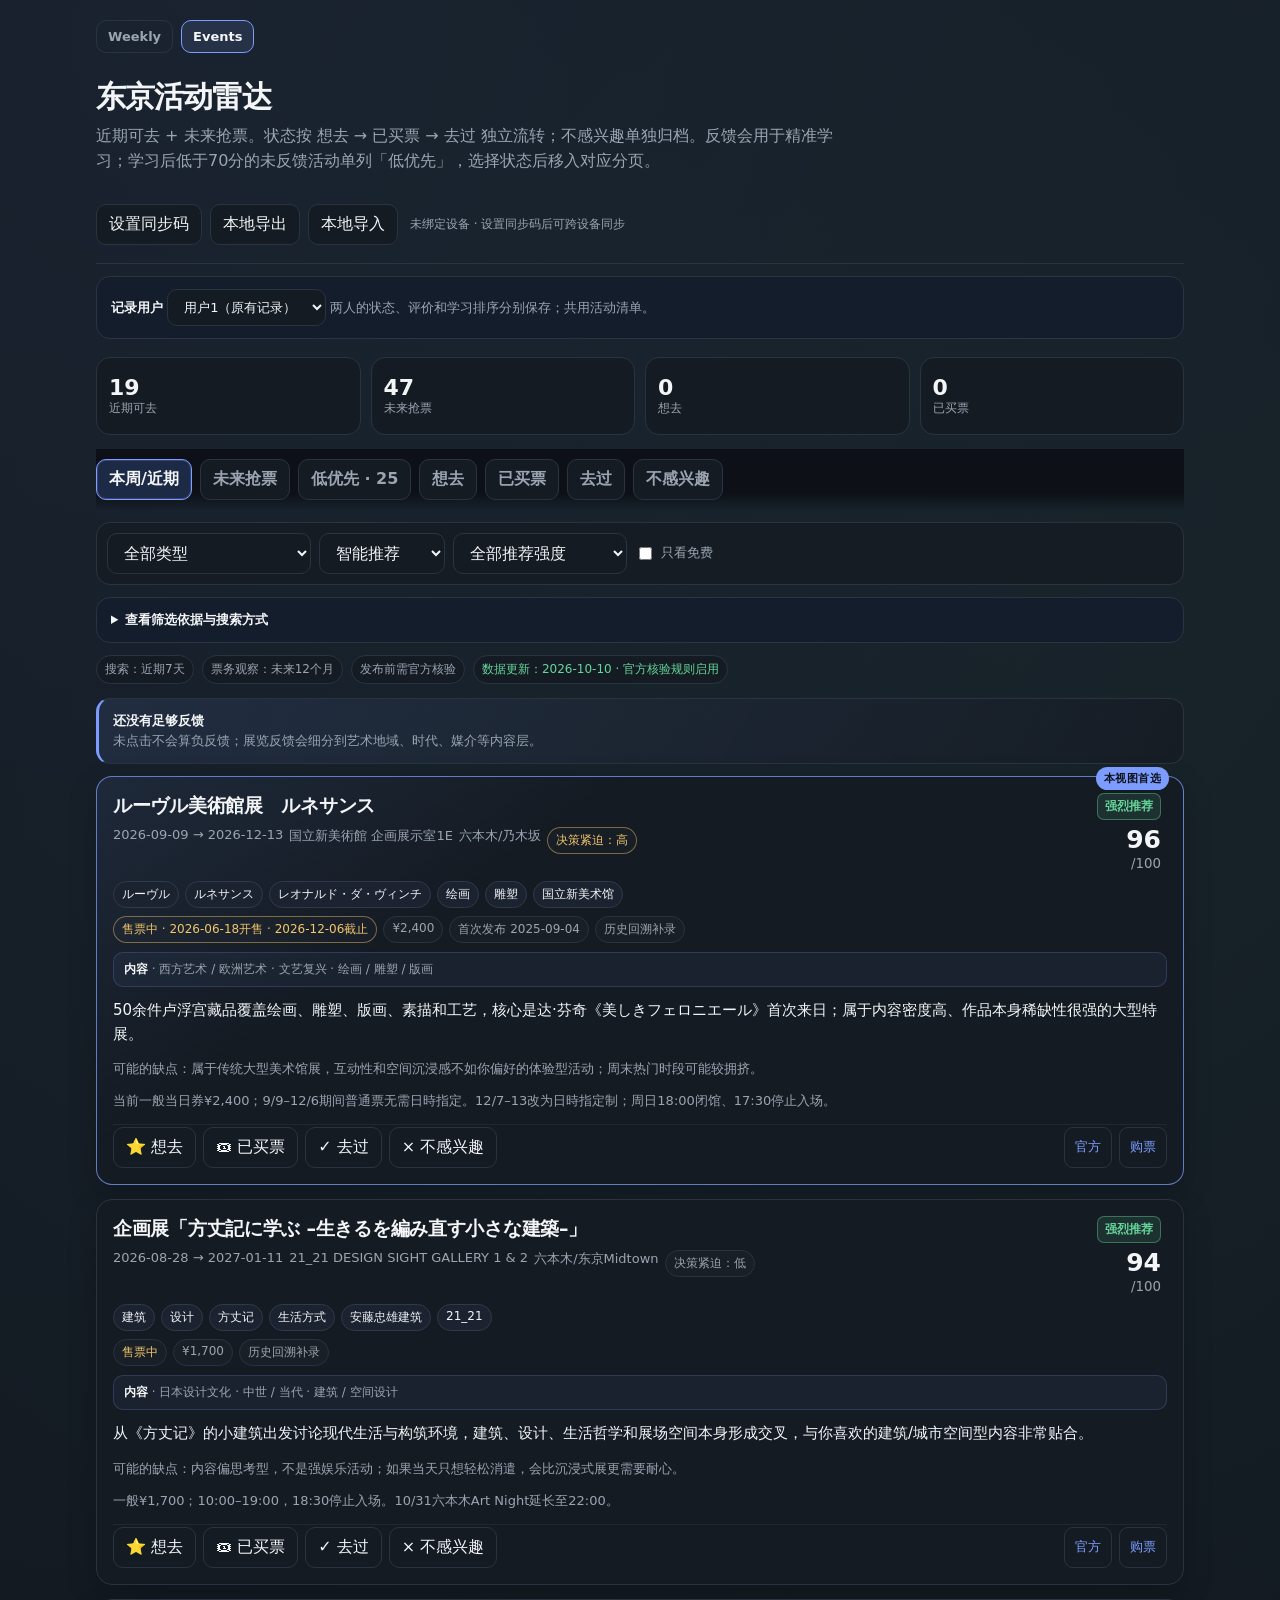
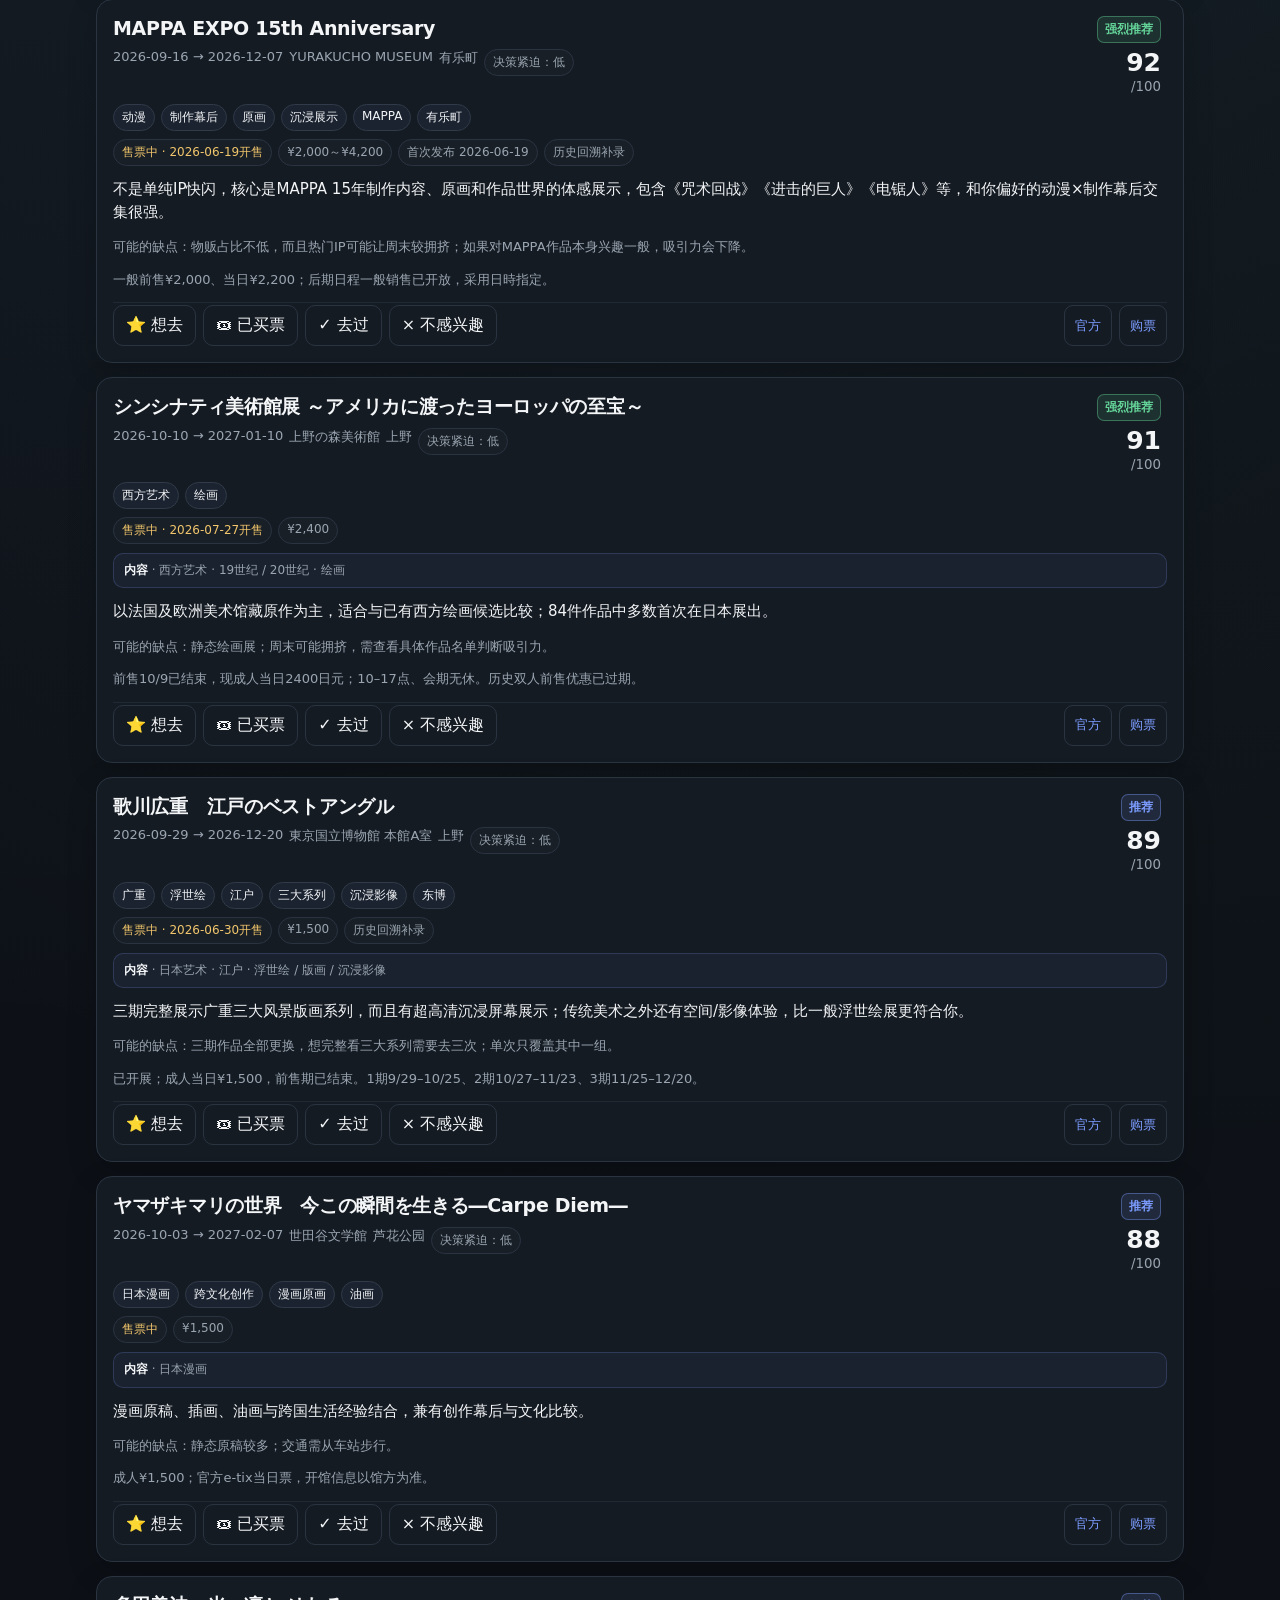
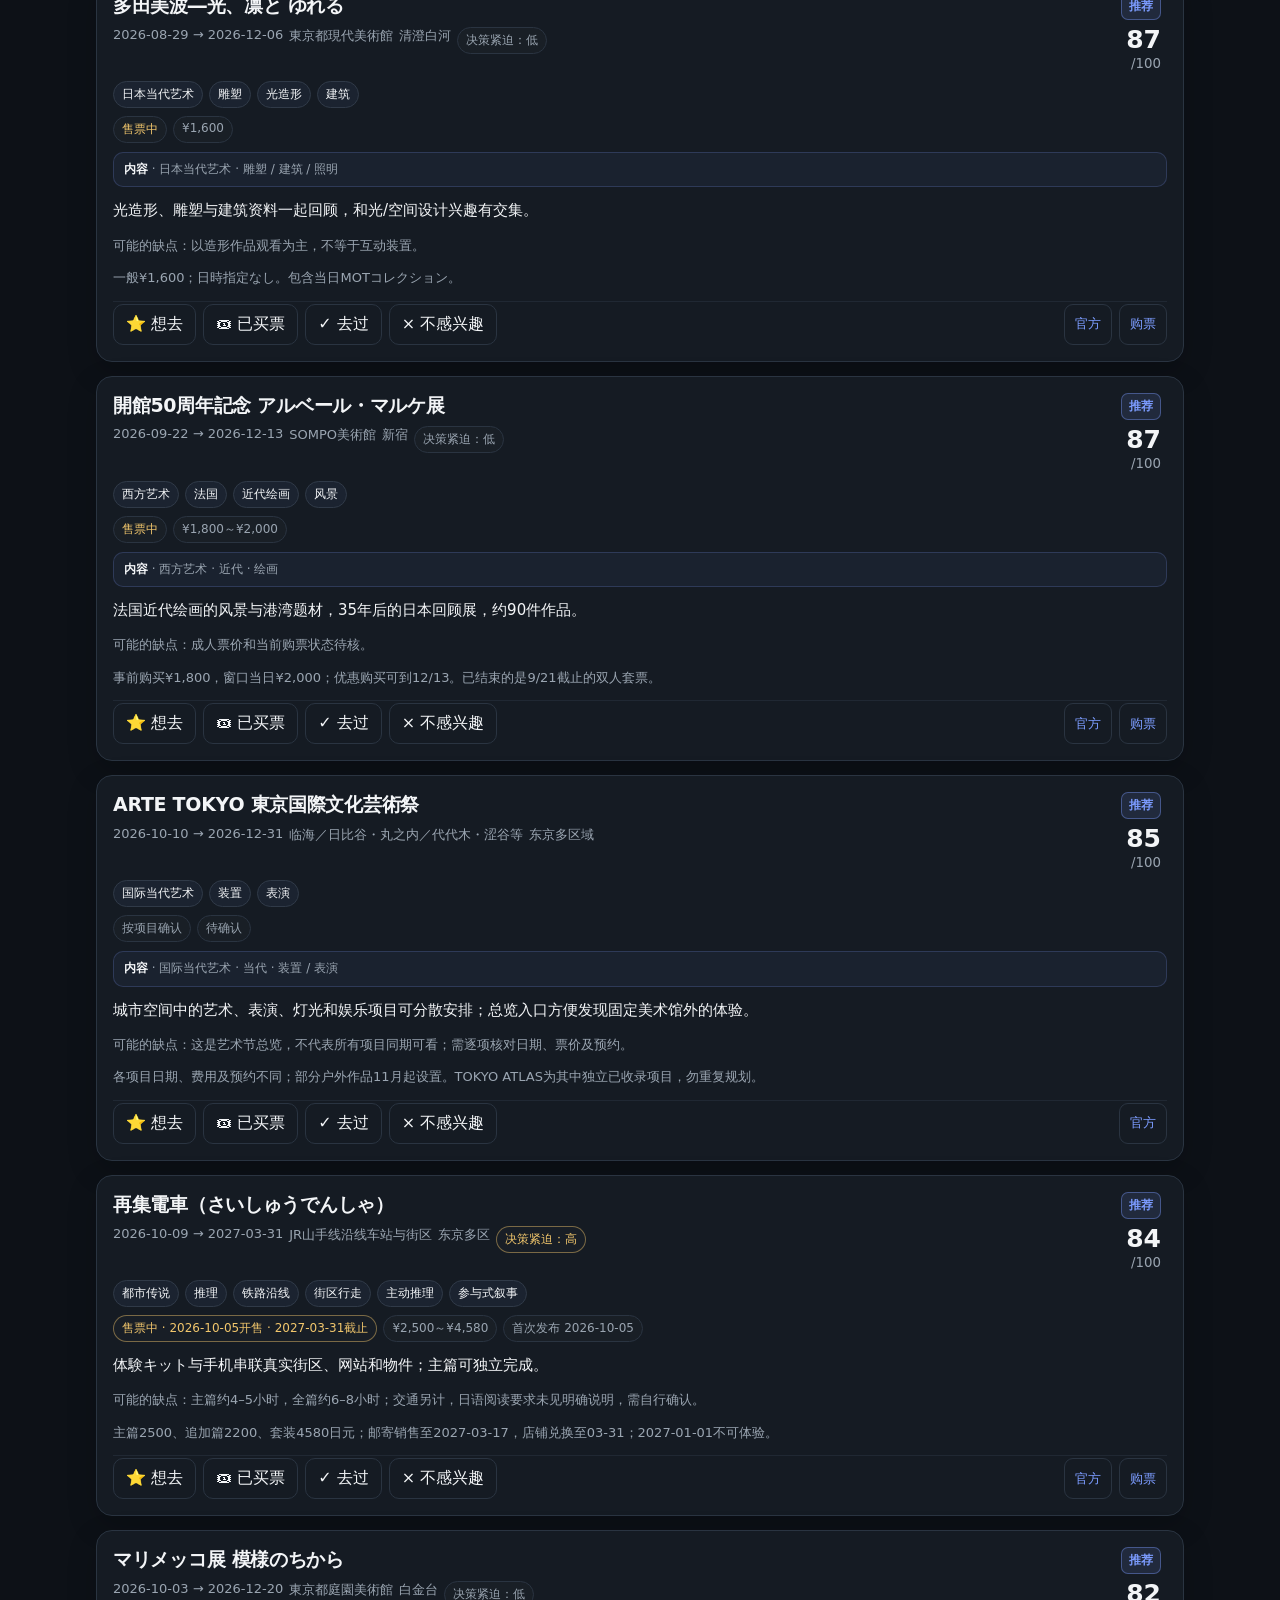
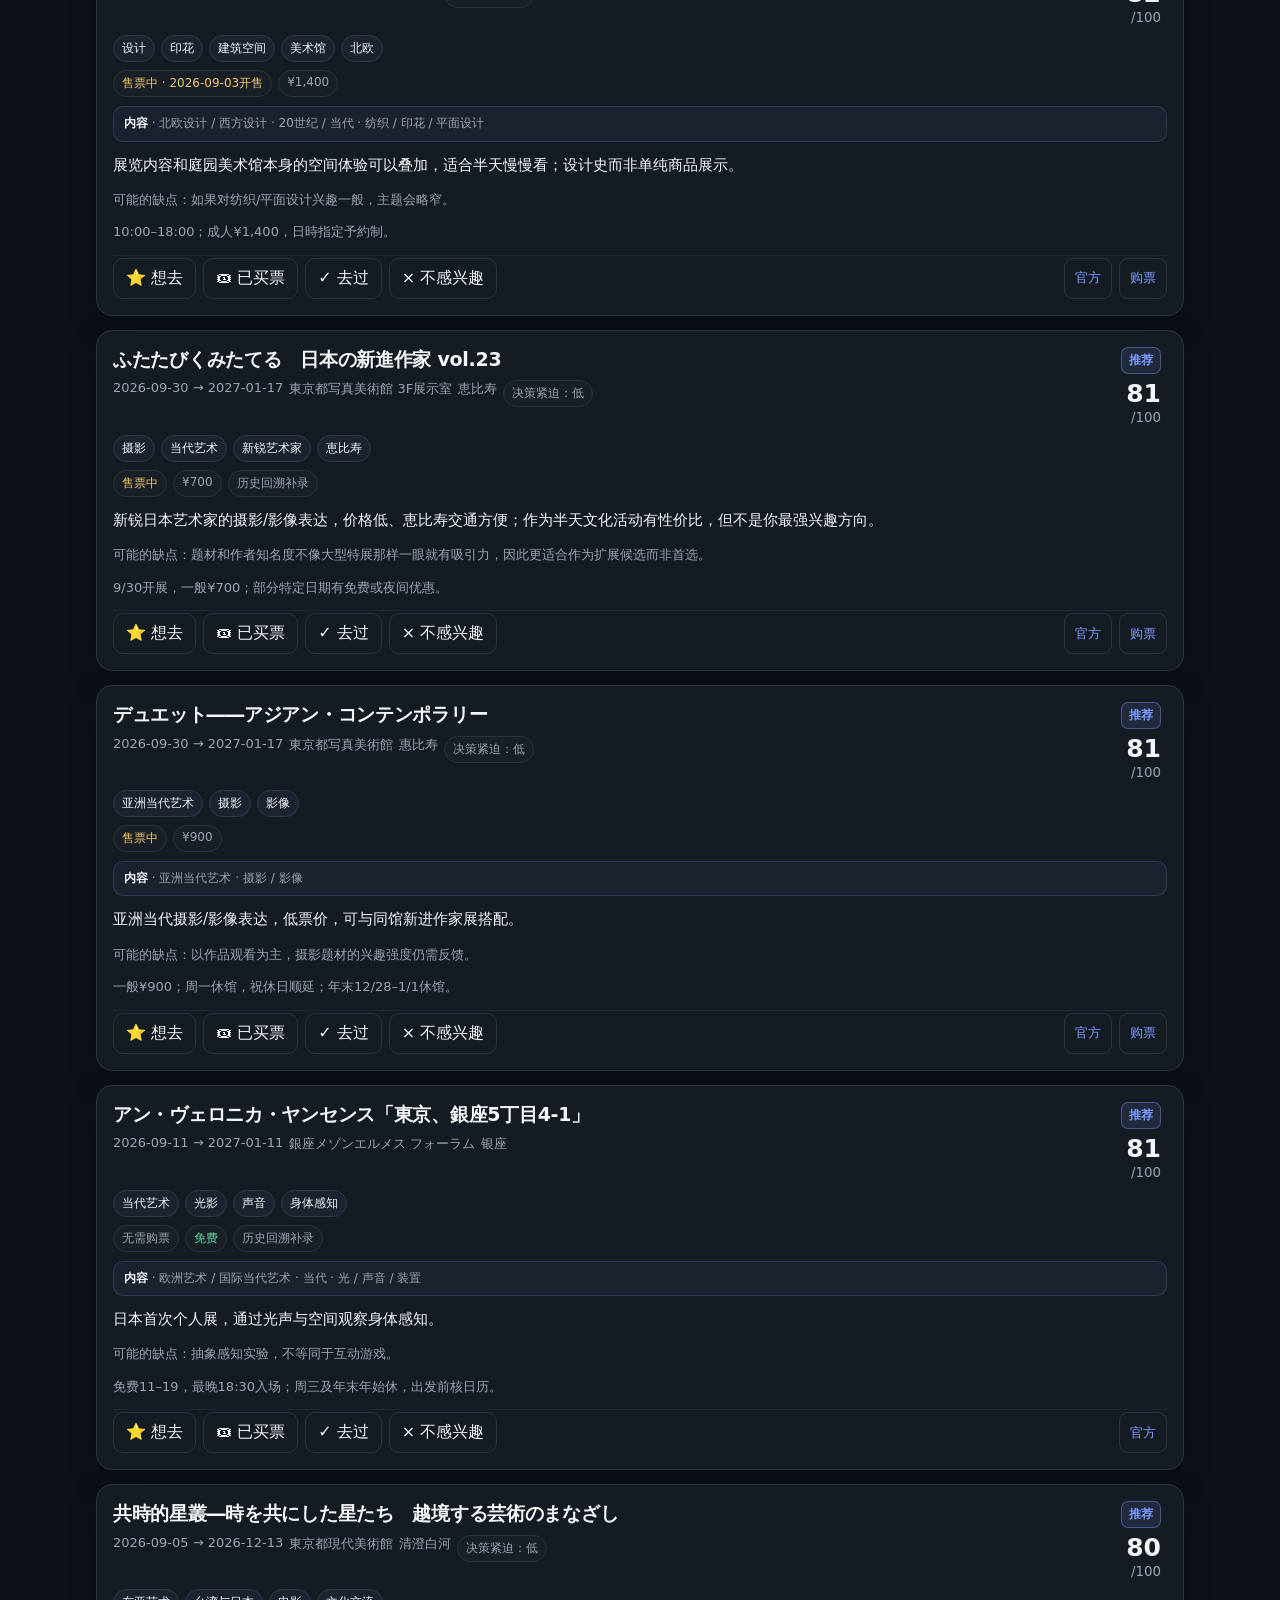
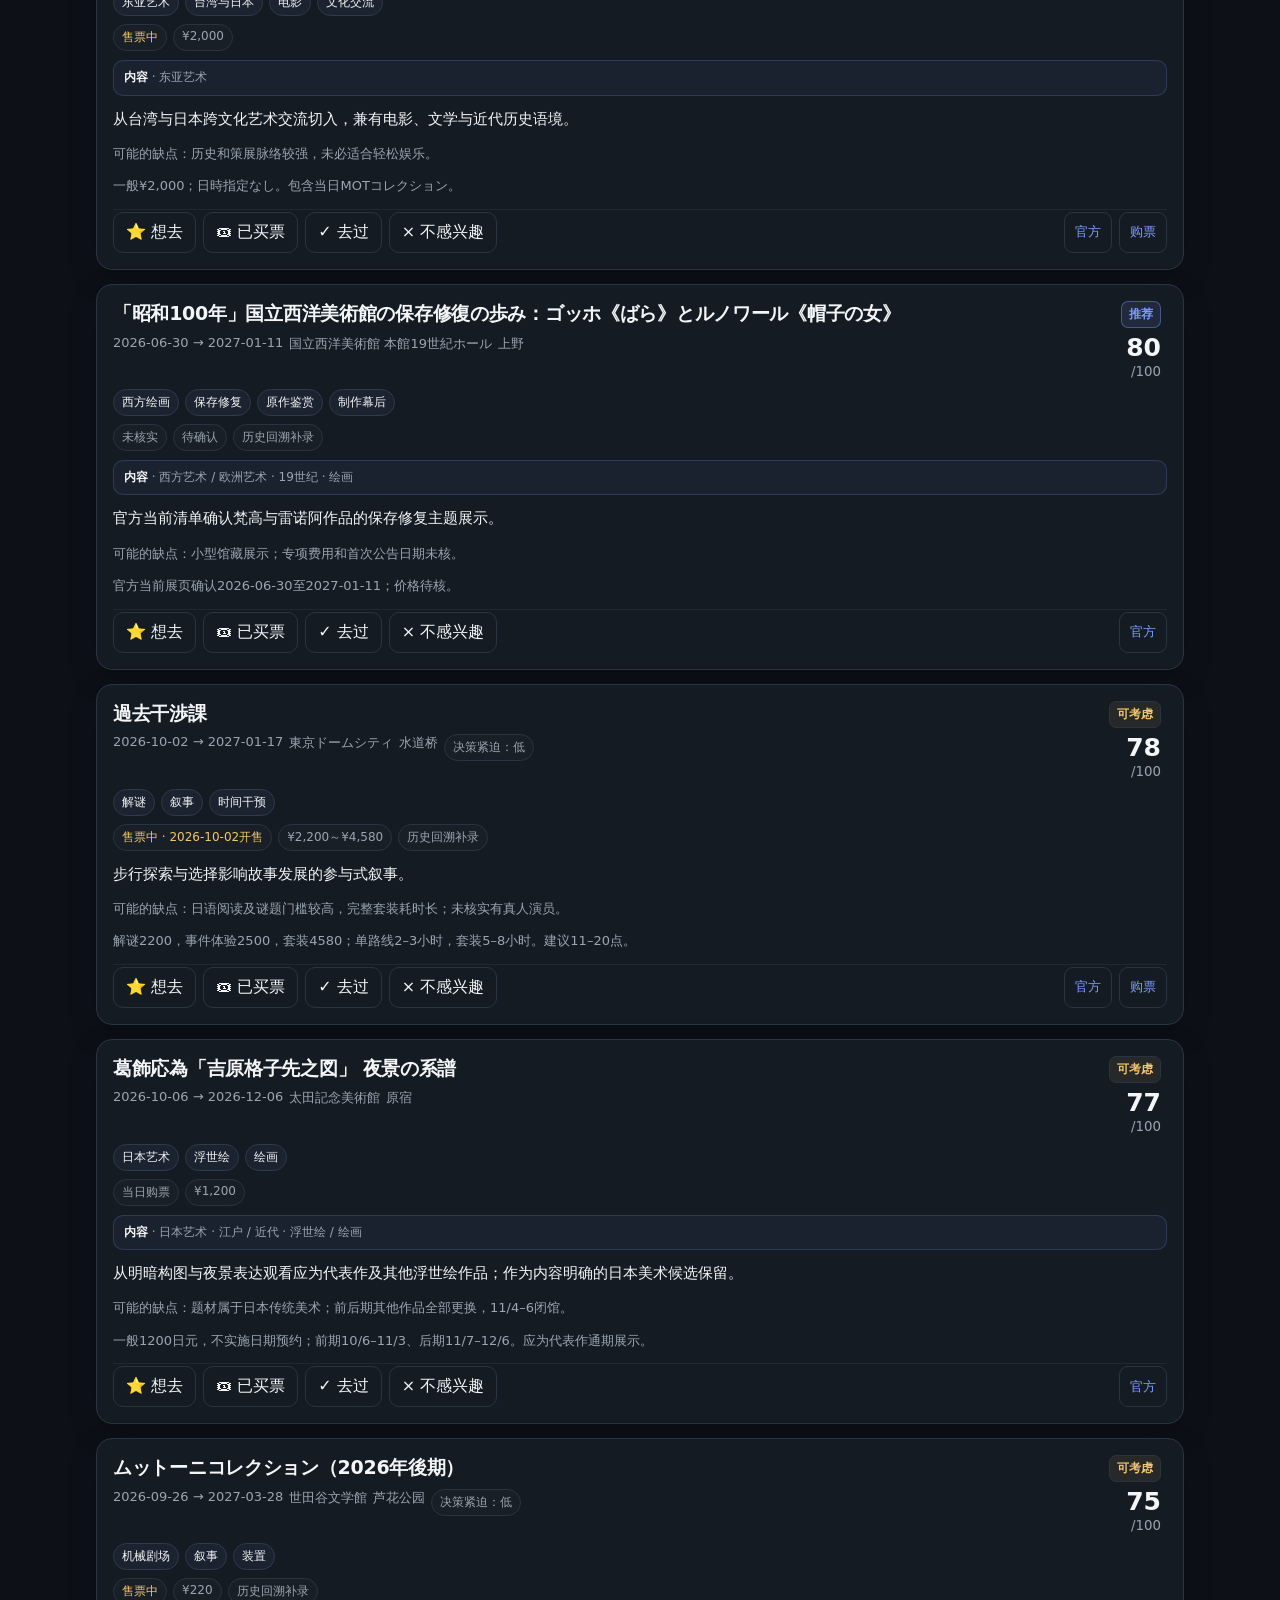
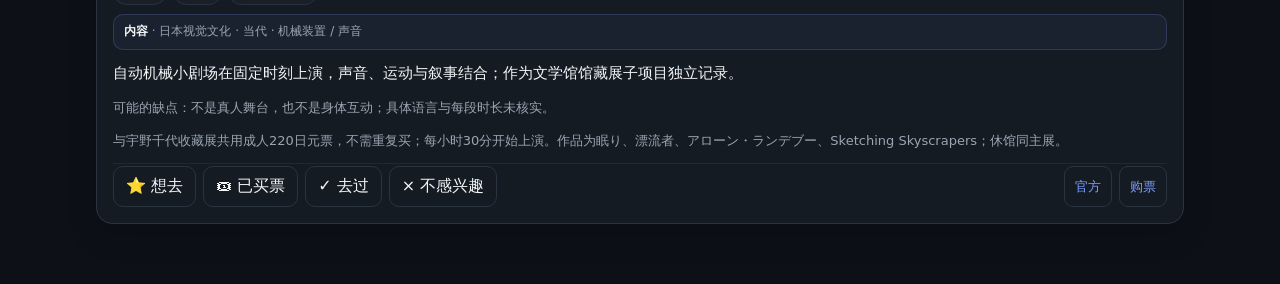
==== commit c97258b5: "events: add two isolated user records with independent learning and calendars" ====
--- a/events/index.html
+++ b/events/index.html
@@ -41,6 +41,11 @@
     <div><h1>东京活动雷达</h1><p class="sub">近期可去 + 未来抢票。状态按 想去 → 已买票 → 去过 独立流转；不感兴趣单独归档。反馈会用于精准学习；学习后低于70分的未反馈活动单列「低优先」，选择状态后移入对应分页。</p></div>
     <div class="actions"><button id="backupEventStateBtn" type="button">备份云端</button><button id="restoreEventStateBtn" type="button">恢复云端</button><button id="exportBtn">本地导出</button><label><button id="importBtn" type="button">本地导入</button><input id="importFile" type="file" accept="application/json" hidden></label><span id="eventCloudStatus" class="event-cloud-status">检查云备份…</span><span id="eventCloudHint" class="event-cloud-status">备份方式已改成与 Weekly 一致：只提交本次新增/变更的加密增量，手机端直接在当前页打开 GitHub 确认页。</span></div>
   </div>
+  <section class="profile-picker notice" aria-label="当前用户">
+    <label for="eventProfile"><strong>记录用户</strong></label>
+    <select id="eventProfile"><option value="default">用户1（原有记录）</option><option value="user2">用户2</option></select>
+    <span id="profileHint">两人的状态、评价和学习排序分别保存；共用活动清单。</span>
+  </section>
   <section id="stats" class="stats"></section>
   <nav class="tabs">
     <button class="tab active" data-view="now">本周/近期</button>
@@ -88,7 +93,7 @@
   </form>
 </dialog>
 <script>
-(()=>{const K='tokyo_event_feedback_v1';let events=[],view='now',pending=null,calMonth=null,calSelected=null,fb=load();const $=s=>document.querySelector(s),$$=s=>Array.from(document.querySelectorAll(s));
+(()=>{const LEGACY_K='tokyo_event_feedback_v1',PROFILE_K='tokyo_event_active_profile_v1',PROFILES=['default','user2'];let profile=PROFILES.includes(localStorage.getItem(PROFILE_K))?localStorage.getItem(PROFILE_K):'default',profileVersion=0;const feedbackKey=()=>profile==='default'?LEGACY_K:LEGACY_K+'_'+profile;let events=[],view='now',pending=null,calMonth=null,calSelected=null,fb=load();const $=s=>document.querySelector(s),$$=s=>Array.from(document.querySelectorAll(s));
 function normalizeRecord(v,bump=false){if(!v||typeof v!=='object')return{};let x={...v},before=JSON.stringify(x);
 if(x.visited){x.visited=true;x.booked=false;x.interest=null;x.no_reason=null;x.no_reason_at=0;x.booked_at=0;x.interest_at=0}
 else if(x.booked){x.booked=true;x.visited=false;x.interest=null;x.no_reason=null;x.no_reason_at=0;x.visited_at=0;x.visit_rating=null;x.rating_at=0;x.interest_at=0}
@@ -97,7 +102,10 @@
 else{x.interest=null;x.booked=false;x.visited=false;x.visit_rating=null;x.rating_at=0;x.booked_at=0;x.visited_at=0;x.no_reason=null;x.no_reason_at=0}
 if(bump&&JSON.stringify(x)!==before)x.updated_at=Date.now();return x}
 function normalizeAll(src,bump=false){let out={};for(const [id,v] of Object.entries(src||{}))out[id]=normalizeRecord(v,bump);return out}
-function load(){try{return normalizeAll(JSON.parse(localStorage.getItem(K)||'{}'),true)}catch(e){return {}}}function save(){localStorage.setItem(K,JSON.stringify(fb));window.dispatchEvent(new CustomEvent('event-radar-state-change'))}
+function load(){try{return normalizeAll(JSON.parse(localStorage.getItem(feedbackKey())||'{}'),true)}catch(e){return {}}}function save(reason='local'){localStorage.setItem(feedbackKey(),JSON.stringify(fb));window.dispatchEvent(new CustomEvent('event-radar-state-change',{detail:{profile,reason}}))}
+function switchProfile(next){if(!PROFILES.includes(next)||next===profile)return;
+localStorage.setItem(feedbackKey(),JSON.stringify(fb));profile=next;profileVersion++;localStorage.setItem(PROFILE_K,profile);fb=load();pending=null;if($('#reasonDlg').open)$('#reasonDlg').close();$('#reasonForm').reset();calMonth=null;calSelected=null;view='now';$('#strength').value='';$$('.tab').forEach(x=>{let active=x.dataset.view===view;x.classList.toggle('active',active);x.setAttribute('aria-pressed',String(active))});$('#eventProfile').value=profile;render();window.dispatchEvent(new CustomEvent('event-radar-profile-change',{detail:{profile,version:profileVersion}}))}
+$('#eventProfile').value=profile;$('#eventProfile').onchange=e=>switchProfile(e.target.value);
 function state(id){return fb[id]||{}}function patch(id,p){fb[id]=normalizeRecord(Object.assign({},state(id),p,{updated_at:Date.now()}),false);save();render()}
 function t(d){return new Date(d+'T00:00:00').getTime()}function today(){let d=new Date();return new Date(d.getFullYear(),d.getMonth(),d.getDate()).getTime()}
 function money(v){if(v===0)return'免费';return v==null?'待确认':'¥'+Number(v).toLocaleString('ja-JP')}function period(e){return e.start_date===e.end_date?e.start_date:e.start_date+' → '+e.end_date}
@@ -221,15 +229,15 @@
   const nav=$('.tabs');window.scrollTo({top:Math.max(0,window.scrollY+nav.getBoundingClientRect().top-12),behavior:window.matchMedia('(prefers-reduced-motion:reduce)').matches?'auto':'smooth'});
  },{passive:true});
 }
-installSwipeTabs(document.querySelector('main'));$('#strength').onchange=render;$('#category').onchange=render;$('#sort').onchange=render;$('#freeOnly').onchange=render;$('#reasonForm').onsubmit=e=>{if(e.submitter&&e.submitter.value==='confirm'&&pending){let r=new FormData(e.currentTarget).get('reason');if(r)patch(pending,{interest:'no',interest_at:0,no_reason:r,no_reason_at:Date.now(),booked:false,booked_at:0,visited:false,visited_at:0,visit_rating:null,rating_at:0})}pending=null;e.currentTarget.reset()};$('#exportBtn').onclick=()=>{let blob=new Blob([JSON.stringify({schema:2,exported_at:new Date().toISOString(),feedback:fb},null,2)],{type:'application/json'}),a=document.createElement('a');a.href=URL.createObjectURL(blob);a.download='tokyo-event-feedback.json';a.click()};$('#importBtn').onclick=()=>$('#importFile').click();$('#importFile').onchange=async e=>{try{let j=JSON.parse(await e.target.files[0].text());fb=normalizeAll(j.feedback||{},true);save();render()}catch(x){alert('反馈文件无法读取')}};
-window.EventRadarState={get:()=>JSON.parse(JSON.stringify(fb)),setAll:(next)=>{fb=normalizeAll((next&&typeof next==='object')?next:{},true);save();render();},version:3};
+installSwipeTabs(document.querySelector('main'));$('#strength').onchange=render;$('#category').onchange=render;$('#sort').onchange=render;$('#freeOnly').onchange=render;$('#reasonForm').onsubmit=e=>{if(e.submitter&&e.submitter.value==='confirm'&&pending){let r=new FormData(e.currentTarget).get('reason');if(r)patch(pending,{interest:'no',interest_at:0,no_reason:r,no_reason_at:Date.now(),booked:false,booked_at:0,visited:false,visited_at:0,visit_rating:null,rating_at:0})}pending=null;e.currentTarget.reset()};$('#exportBtn').onclick=()=>{let blob=new Blob([JSON.stringify({schema:3,profile_id:profile,exported_at:new Date().toISOString(),feedback:fb},null,2)],{type:'application/json'}),a=document.createElement('a');a.href=URL.createObjectURL(blob);a.download='tokyo-event-feedback-'+profile+'.json';a.click()};$('#importBtn').onclick=()=>$('#importFile').click();$('#importFile').onchange=async e=>{try{const importedProfile=profile,importedVersion=profileVersion;let j=JSON.parse(await e.target.files[0].text());if(profile!==importedProfile||profileVersion!==importedVersion)throw new Error('读取期间已切换用户，请重新导入');const fileProfile=j.profile_id||'default';if(fileProfile!==profile)throw new Error('此文件属于'+(fileProfile==='default'?'用户1':'用户2')+'，请先切换到对应用户');fb=normalizeAll(j.feedback||{},true);save();render();e.target.value=''}catch(x){alert(x.message||'反馈文件无法读取')}};
+window.EventRadarState={get:()=>JSON.parse(JSON.stringify(fb)),getProfile:()=>profile,getProfileVersion:()=>profileVersion,switchProfile,setAll:(next,expectedProfile=profile,expectedVersion=profileVersion)=>{if(expectedProfile!==profile||expectedVersion!==profileVersion)return false;fb=normalizeAll((next&&typeof next==='object')?next:{},true);save('sync');render();return true;},version:4};
 save();
 fetch('data.json?'+Date.now()).then(r=>r.json()).then(j=>{events=j.events||[];Array.from(new Set(events.map(e=>e.category))).sort().forEach(c=>$('#category').insertAdjacentHTML('beforeend','<option>'+c+'</option>'));render()}).catch(()=>$('#list').innerHTML='<div class="empty">活动数据读取失败。</div>');
 window.getEventFeedback=()=>JSON.parse(JSON.stringify(fb));
 window.mergeEventFeedback=remote=>{const merged={...fb};let applied=0,kept=0;for(const [id,v] of Object.entries(remote||{})){const rt=Number(v&&v.updated_at||0),lt=Number(fb[id]&&fb[id].updated_at||0);if(!fb[id]||rt>lt){merged[id]=v;applied++}else kept++}fb=normalizeAll(merged,true);save();render();return{applied,kept};};
 })();
 </script>
-<script src="event-auto-sync-v1.js?v=20260927-2"></script>
+<script src="event-auto-sync-v1.js?v=20261010-profiles-1"></script>
 <script src="ui-v3.js?v=20260927-3"></script>
 </body>
 </html>
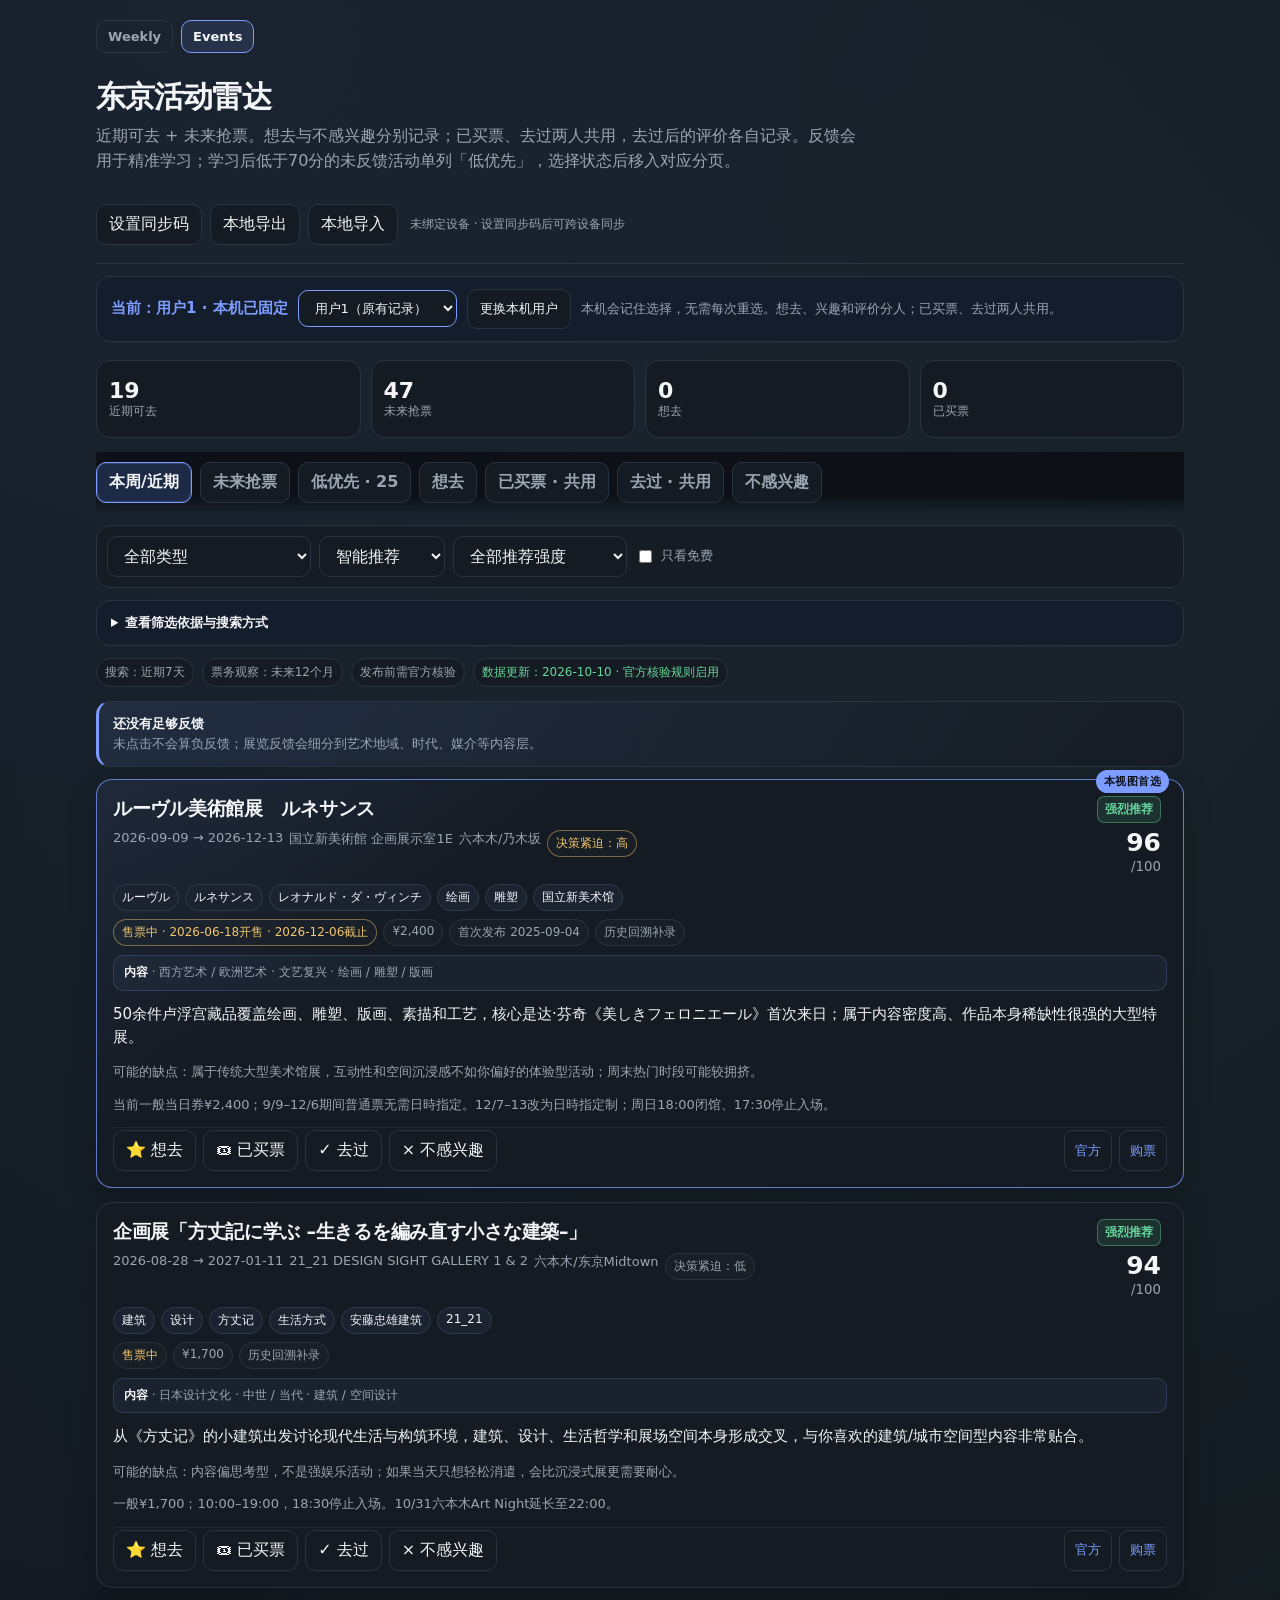
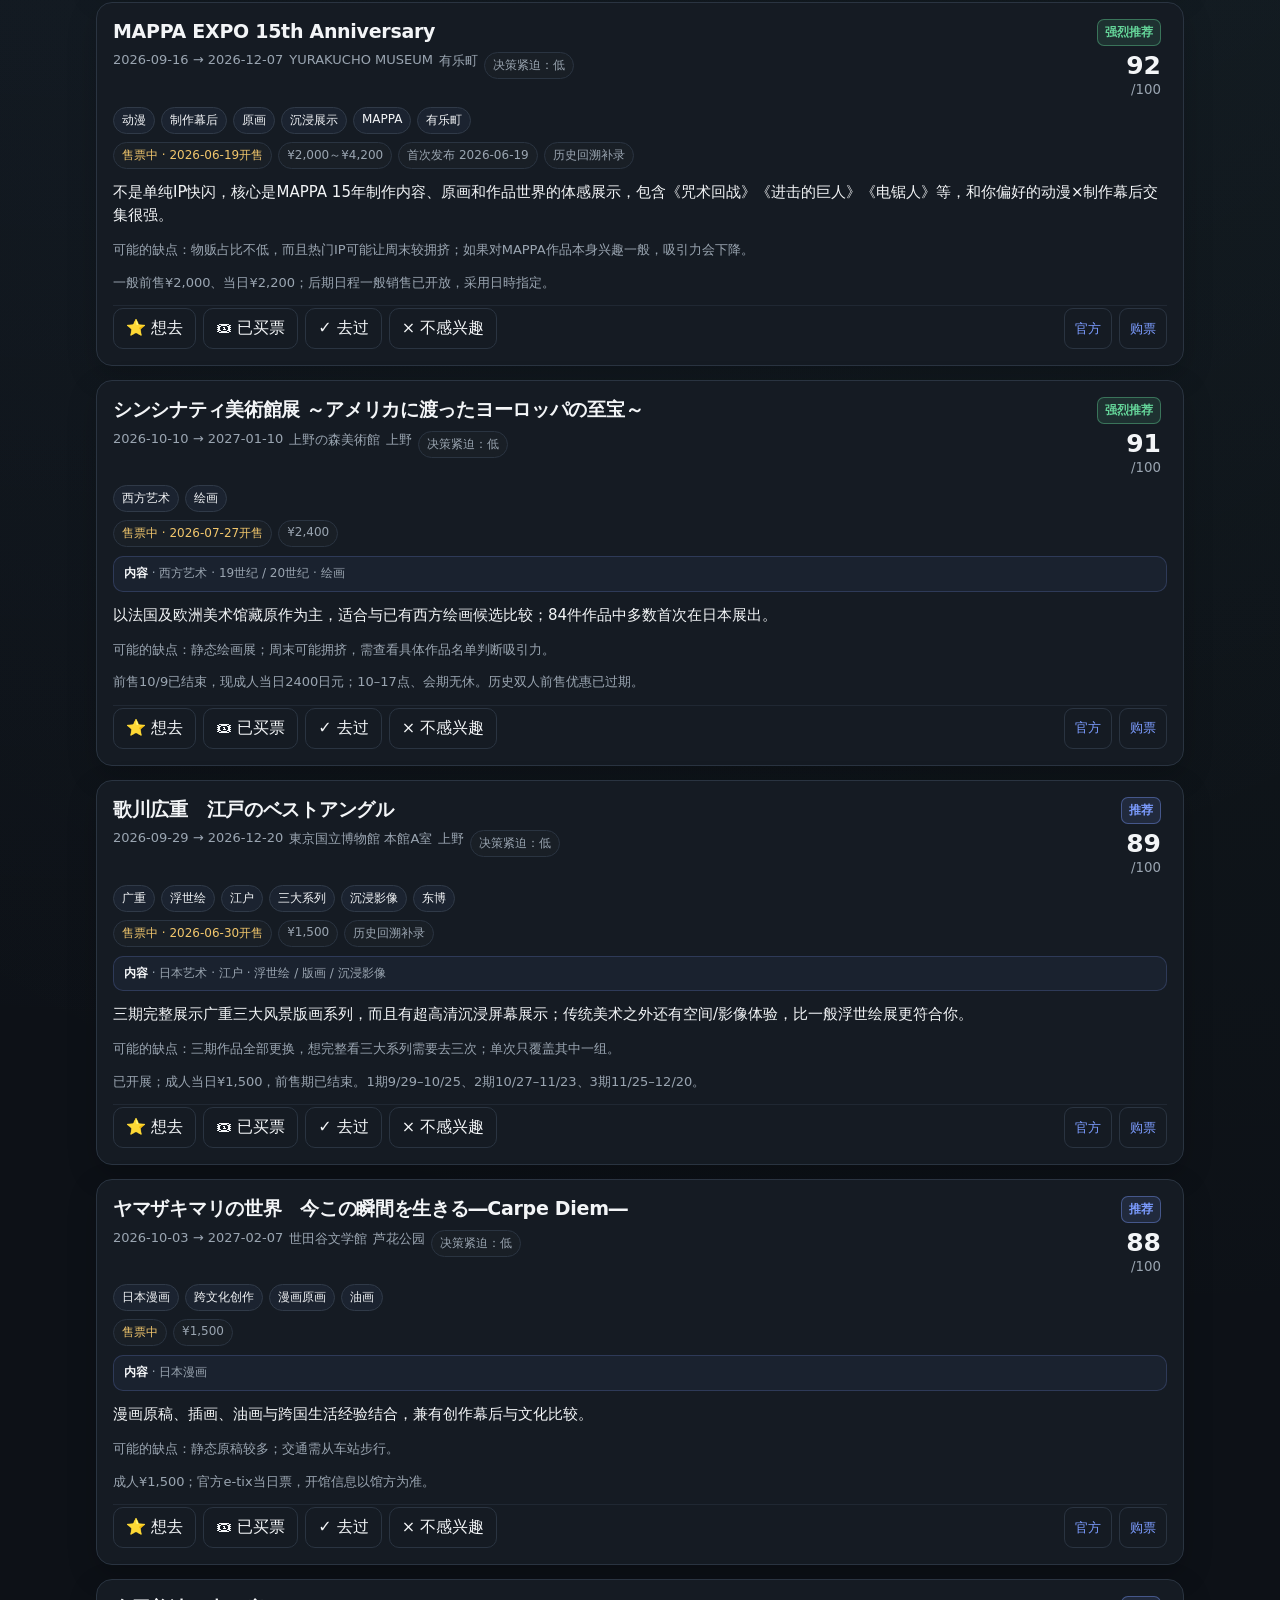
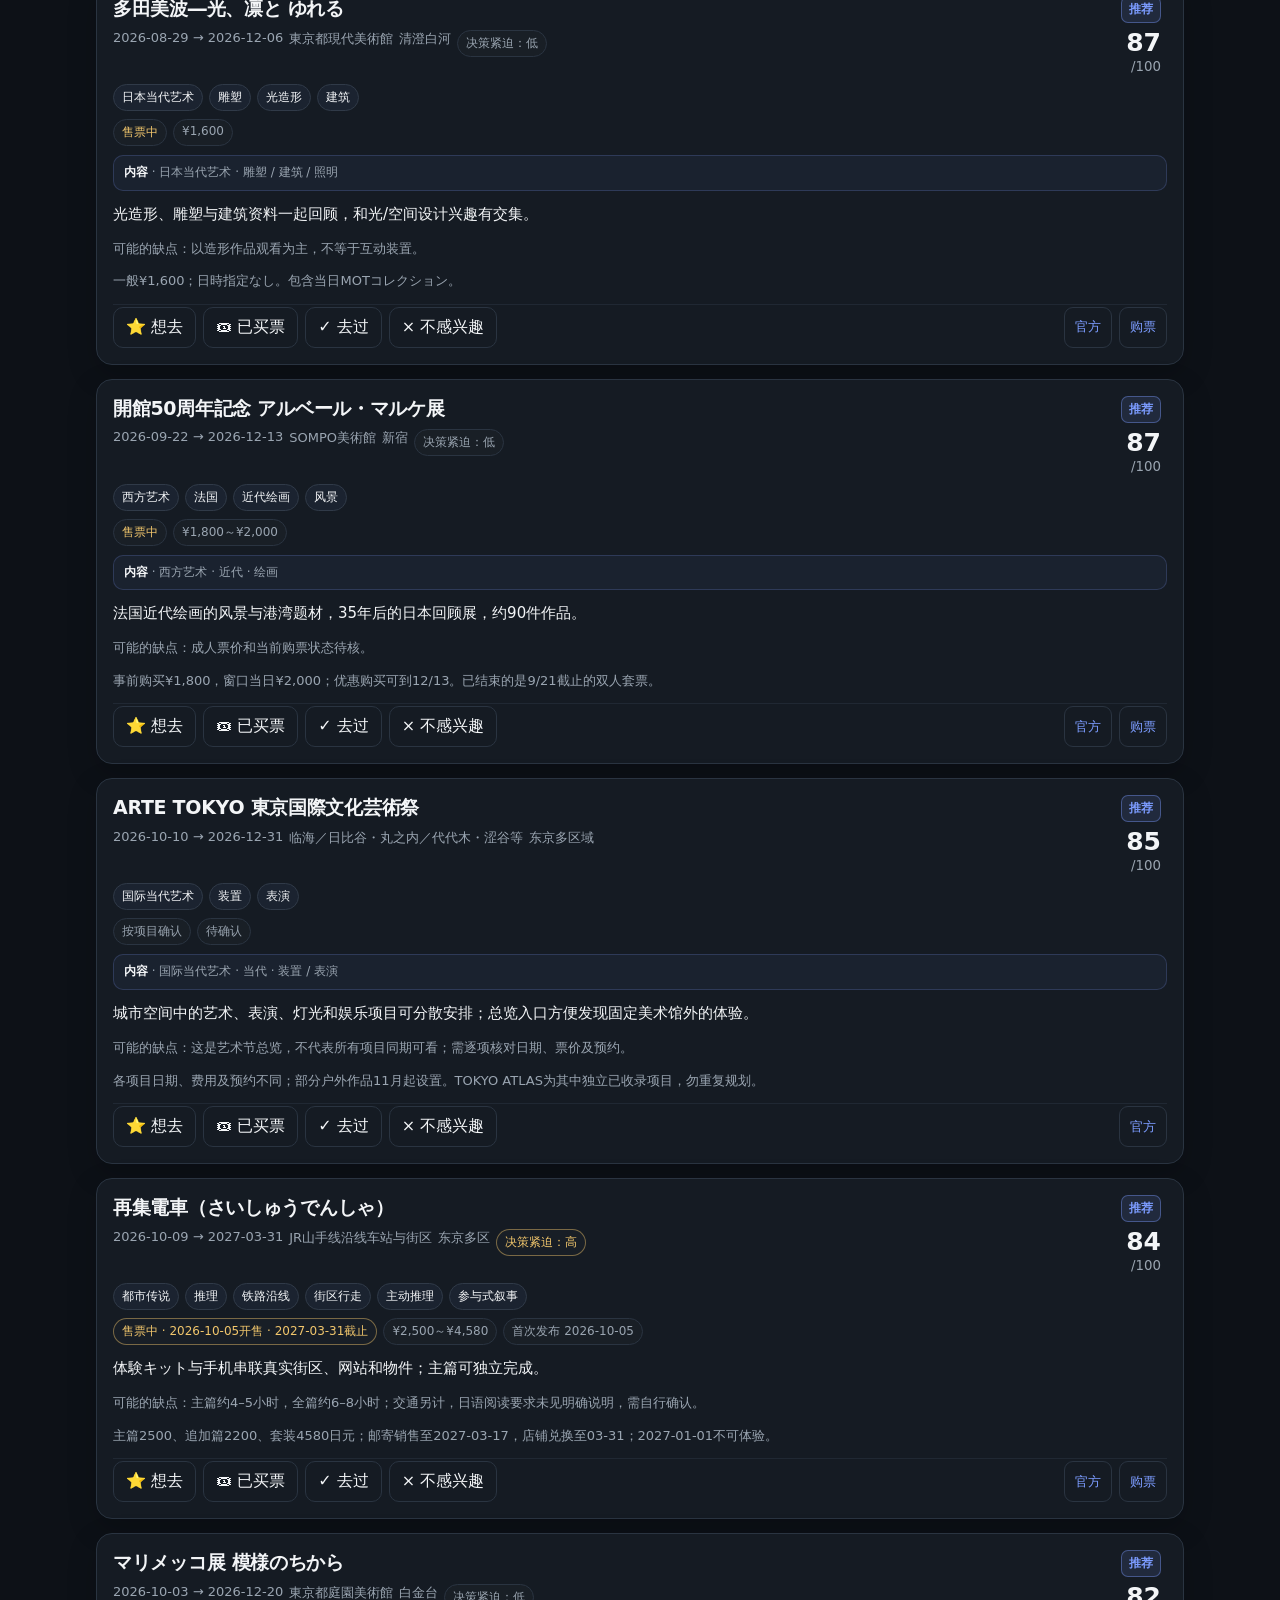
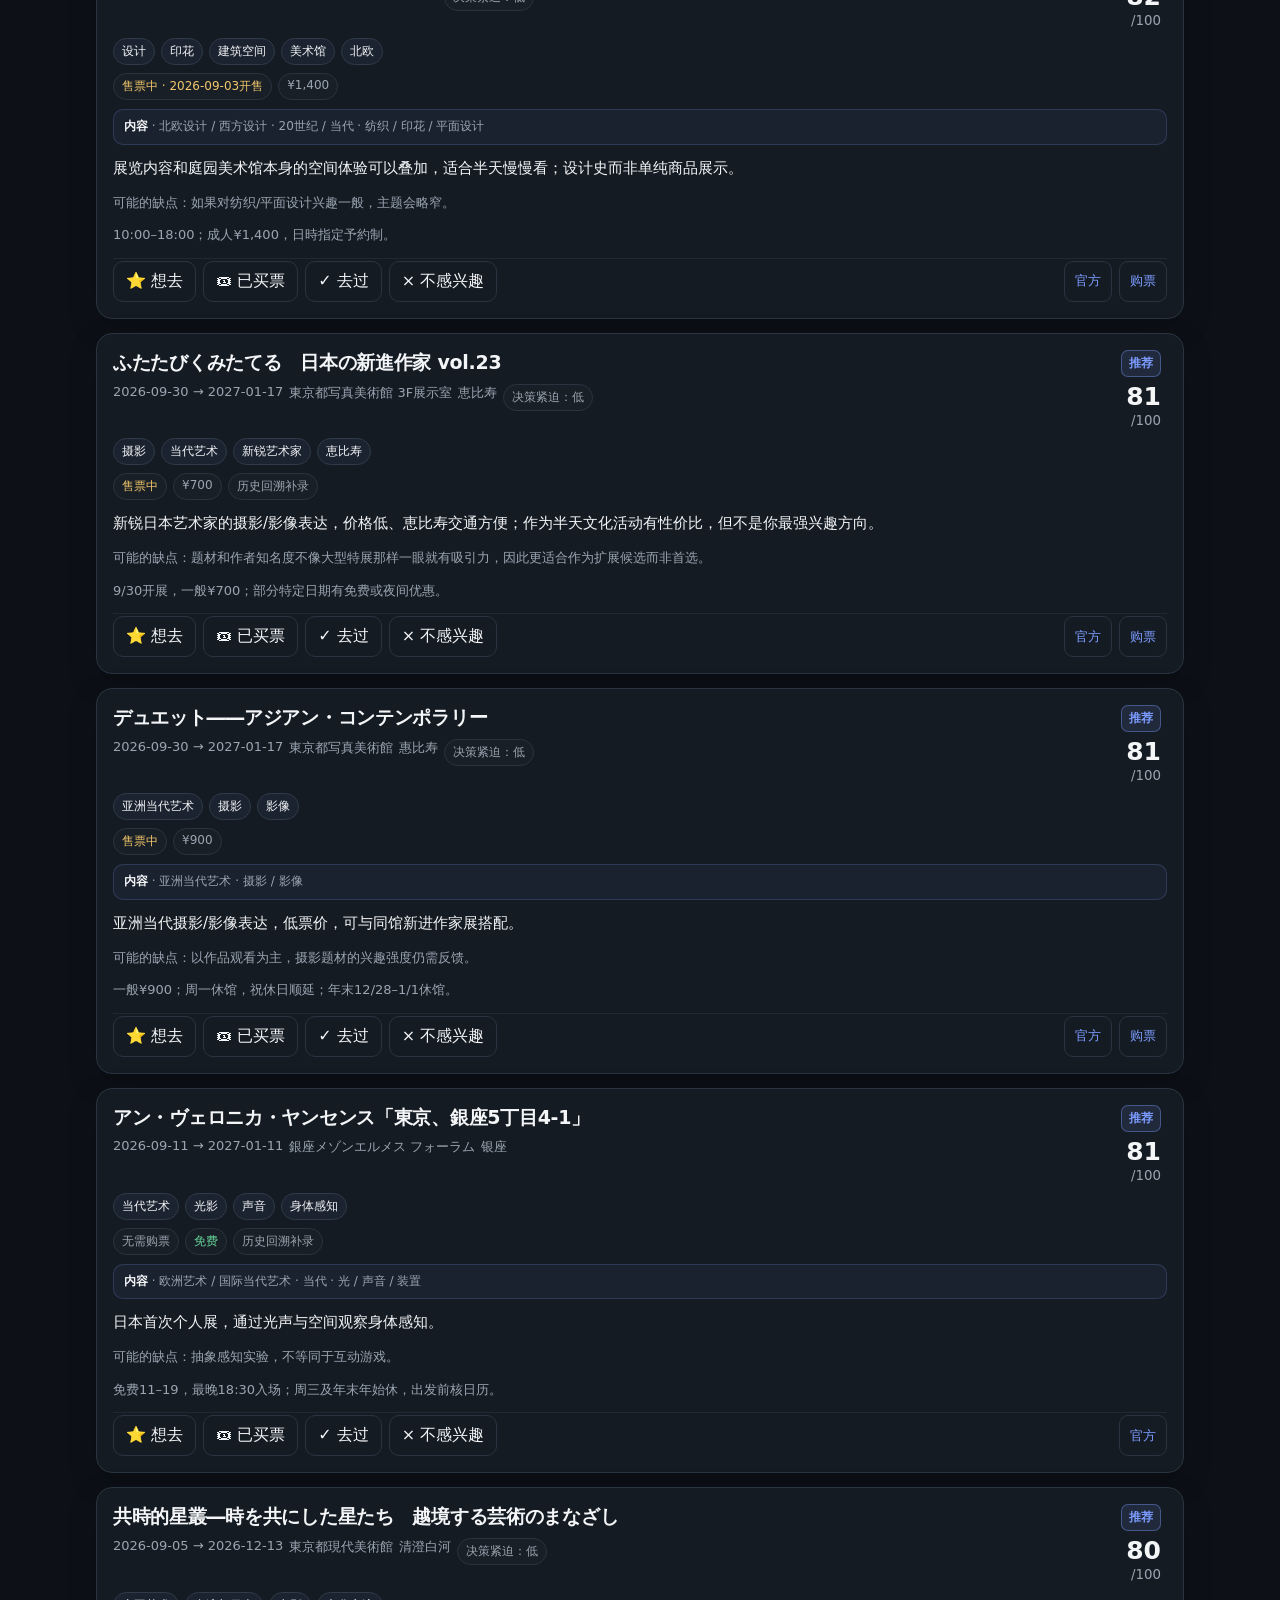
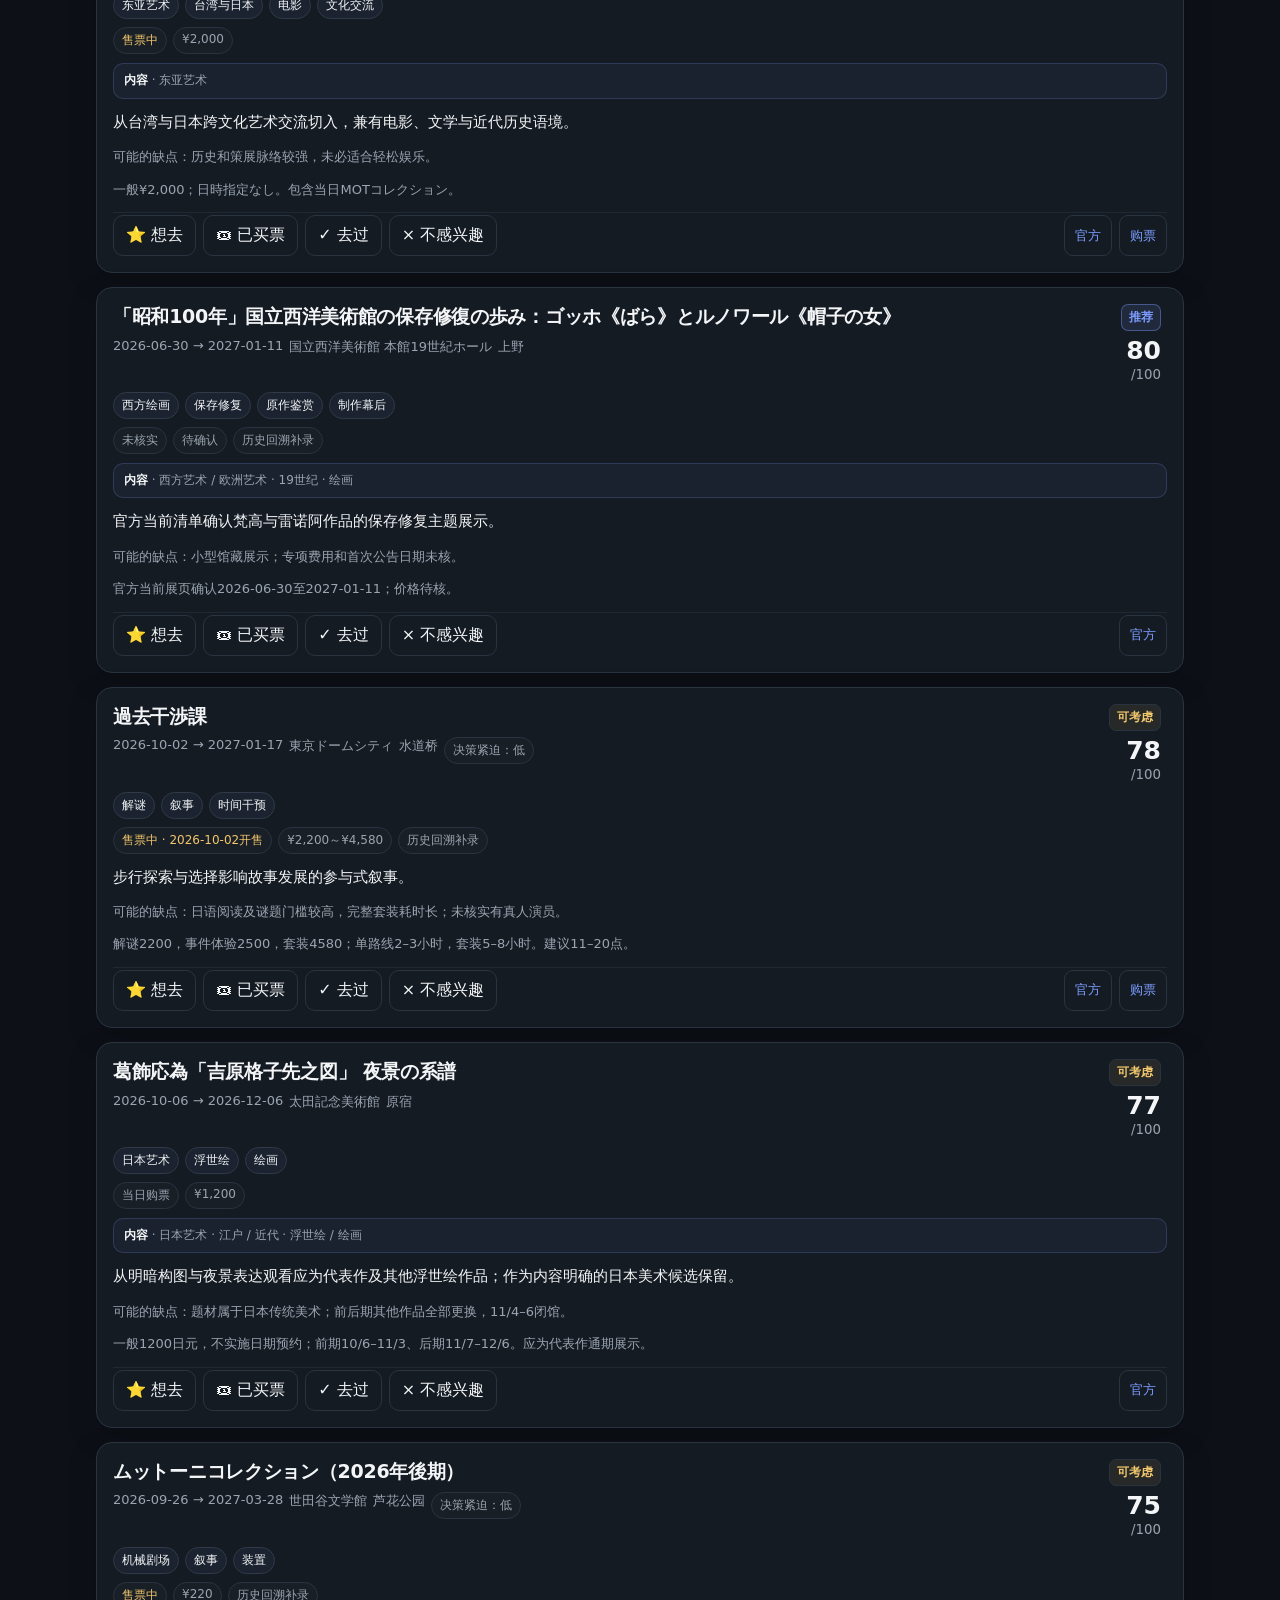
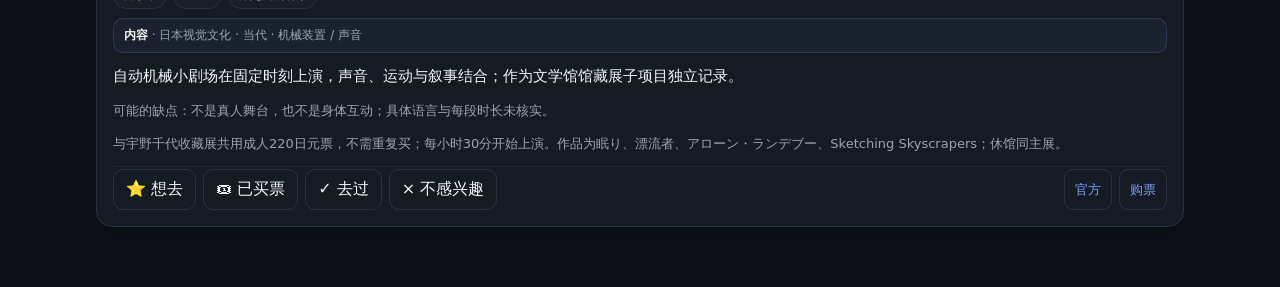
==== commit 6c8abb8d: "events: lock the device user and share booked/visited status across two users" ====
--- a/events/index.html
+++ b/events/index.html
@@ -31,6 +31,7 @@
 
 .decision-overview h2{margin:0;font-size:20px}.decision-overview p{margin:8px 0;font-size:16px;font-weight:700}.decision-overview>span{color:var(--muted);font-size:13px;line-height:1.5;display:block}.calendar-secondary{margin-top:14px;border-top:1px solid var(--line);padding-top:12px}.calendar-secondary>summary{cursor:pointer;color:var(--accent);font-size:14px;padding:3px 0}.calendar-secondary[open]>.cal-head{margin-top:14px}.decision-strip{display:grid;gap:5px;margin:14px 0 10px;padding:12px 14px;background:#101a28;border-radius:10px;border-left:3px solid var(--accent)}.decision-strip strong{font-size:19px;color:var(--text)}.decision-strip span{font-size:15px}.decision-strip small{font-size:14px;color:var(--muted)}.decision-strip.urgent{border-color:var(--bad);background:#291b21}.decision-strip.urgent strong{color:var(--bad)}.decision-strip.soon{border-color:var(--warn)}.decision-strip.soon strong{color:var(--warn)}.decision-strip.ended{opacity:.7;border-color:var(--muted)}#learning[hidden]{display:none}.card:has(.decision-strip) .decision-urgency{display:none}
 .swipe-help{display:none;margin:0 0 10px;color:var(--muted);font-size:12px}@media(max-width:700px),(pointer:coarse){.swipe-help{display:block}}
+.profile-picker{display:flex;gap:10px;align-items:center;flex-wrap:wrap}.profile-picker select:disabled{opacity:1;cursor:default;border-color:var(--accent)}#profileCurrent{color:var(--accent);font-size:15px}
 </style>
 <link rel="stylesheet" href="ui-v3.css?v=20260927-2">
 </head>
@@ -38,13 +39,14 @@
 <main>
   <nav class="event-main-nav" aria-label="Dashboard navigation"><a href="../index.html">Weekly</a><a class="active" href="./">Events</a></nav>
   <div class="top">
-    <div><h1>东京活动雷达</h1><p class="sub">近期可去 + 未来抢票。状态按 想去 → 已买票 → 去过 独立流转；不感兴趣单独归档。反馈会用于精准学习；学习后低于70分的未反馈活动单列「低优先」，选择状态后移入对应分页。</p></div>
+    <div><h1>东京活动雷达</h1><p class="sub">近期可去 + 未来抢票。想去与不感兴趣分别记录；已买票、去过两人共用，去过后的评价各自记录。反馈会用于精准学习；学习后低于70分的未反馈活动单列「低优先」，选择状态后移入对应分页。</p></div>
     <div class="actions"><button id="backupEventStateBtn" type="button">备份云端</button><button id="restoreEventStateBtn" type="button">恢复云端</button><button id="exportBtn">本地导出</button><label><button id="importBtn" type="button">本地导入</button><input id="importFile" type="file" accept="application/json" hidden></label><span id="eventCloudStatus" class="event-cloud-status">检查云备份…</span><span id="eventCloudHint" class="event-cloud-status">备份方式已改成与 Weekly 一致：只提交本次新增/变更的加密增量，手机端直接在当前页打开 GitHub 确认页。</span></div>
   </div>
   <section class="profile-picker notice" aria-label="当前用户">
-    <label for="eventProfile"><strong>记录用户</strong></label>
-    <select id="eventProfile"><option value="default">用户1（原有记录）</option><option value="user2">用户2</option></select>
-    <span id="profileHint">两人的状态、评价和学习排序分别保存；共用活动清单。</span>
+    <label for="eventProfile"><strong id="profileCurrent">当前：用户1 · 本机已固定</strong></label>
+    <select id="eventProfile" disabled aria-label="记录用户"><option value="default">用户1（原有记录）</option><option value="user2">用户2</option></select>
+    <button type="button" id="changeProfileBtn">更换本机用户</button>
+    <span id="profileHint">本机会记住选择，无需每次重选。想去、兴趣和评价分人；已买票、去过两人共用。</span>
   </section>
   <section id="stats" class="stats"></section>
   <nav class="tabs">
@@ -52,8 +54,8 @@
     <button class="tab" data-view="future">未来抢票</button>
     <button class="tab" data-view="low" title="尚未反馈、学习后低于70分的有效活动">低优先</button>
     <button class="tab" data-view="interested">想去</button>
-    <button class="tab" data-view="booked">已买票</button>
-    <button class="tab" data-view="visited">去过</button>
+    <button class="tab" data-view="booked">已买票 · 共用</button>
+    <button class="tab" data-view="visited">去过 · 共用</button>
     <button class="tab" data-view="rejected">不感兴趣</button>
   </nav>
   <p class="swipe-help">左右滑动切换页签 · 左滑下一页，右滑上一页</p>
@@ -93,7 +95,12 @@
   </form>
 </dialog>
 <script>
-(()=>{const LEGACY_K='tokyo_event_feedback_v1',PROFILE_K='tokyo_event_active_profile_v1',PROFILES=['default','user2'];let profile=PROFILES.includes(localStorage.getItem(PROFILE_K))?localStorage.getItem(PROFILE_K):'default',profileVersion=0;const feedbackKey=()=>profile==='default'?LEGACY_K:LEGACY_K+'_'+profile;let events=[],view='now',pending=null,calMonth=null,calSelected=null,fb=load();const $=s=>document.querySelector(s),$$=s=>Array.from(document.querySelectorAll(s));
+(()=>{const LEGACY_K='tokyo_event_feedback_v1',PROFILE_K='tokyo_event_active_profile_v1',SHARED_K='tokyo_event_shared_status_v1',PROFILES=['default','user2'];let profile=PROFILES.includes(localStorage.getItem(PROFILE_K))?localStorage.getItem(PROFILE_K):'default',profileVersion=0;const feedbackKey=()=>profile==='default'?LEGACY_K:LEGACY_K+'_'+profile;let events=[],view='now',pending=null,calMonth=null,calSelected=null,fb=load(),sharedFb=loadShared();const $=s=>document.querySelector(s),$$=s=>Array.from(document.querySelectorAll(s));
+function normalizeShared(src){let out={};for(const [id,v] of Object.entries(src||{})){if(!v||typeof v!=='object'||!['none','booked','visited'].includes(v.status)||!Number.isFinite(Number(v.updated_at))||Number(v.updated_at)<=0||['__proto__','constructor','prototype'].includes(id))continue;out[id]={status:v.status,updated_at:Number(v.updated_at),by_profile:PROFILES.includes(v.by_profile)?v.by_profile:'default'};}return out}
+function mergeShared(a,b){let out={...a};for(const [id,v] of Object.entries(normalizeShared(b))){let old=out[id];if(!old||v.updated_at>old.updated_at||(v.updated_at===old.updated_at&&v.status==='visited'))out[id]=v;}return out}
+function loadShared(){let out={};try{out=normalizeShared(JSON.parse(localStorage.getItem(SHARED_K)||'{}'))}catch{}const storedIds=new Set(Object.keys(out));for(const p of PROFILES){let records={};try{records=JSON.parse(localStorage.getItem(p==='default'?LEGACY_K:LEGACY_K+'_'+p)||'{}')}catch{}for(const [id,v] of Object.entries(records)){if(storedIds.has(id)||!v||(!v.visited&&!v.booked))continue;if(out[id]&&(out[id].status==='visited'||!v.visited))continue;out[id]={status:v.visited?'visited':'booked',updated_at:Number((v.visited?v.visited_at:v.booked_at)||v.updated_at||Date.now()),by_profile:p};}}return normalizeShared(out)}
+function updateProfileIndicator(){$('#profileCurrent').textContent='当前：'+(profile==='default'?'用户1':'用户2')+' · 本机已固定';$('#eventProfile').value=profile;$('#eventProfile').disabled=true;$('#changeProfileBtn').textContent='更换本机用户'}
+function setSharedStatus(id,status){sharedFb[id]={status,updated_at:Math.max(Date.now(),Number(sharedFb[id]?.updated_at||0)+1),by_profile:profile};save();render()}
 function normalizeRecord(v,bump=false){if(!v||typeof v!=='object')return{};let x={...v},before=JSON.stringify(x);
 if(x.visited){x.visited=true;x.booked=false;x.interest=null;x.no_reason=null;x.no_reason_at=0;x.booked_at=0;x.interest_at=0}
 else if(x.booked){x.booked=true;x.visited=false;x.interest=null;x.no_reason=null;x.no_reason_at=0;x.visited_at=0;x.visit_rating=null;x.rating_at=0;x.interest_at=0}
@@ -102,11 +109,13 @@
 else{x.interest=null;x.booked=false;x.visited=false;x.visit_rating=null;x.rating_at=0;x.booked_at=0;x.visited_at=0;x.no_reason=null;x.no_reason_at=0}
 if(bump&&JSON.stringify(x)!==before)x.updated_at=Date.now();return x}
 function normalizeAll(src,bump=false){let out={};for(const [id,v] of Object.entries(src||{}))out[id]=normalizeRecord(v,bump);return out}
-function load(){try{return normalizeAll(JSON.parse(localStorage.getItem(feedbackKey())||'{}'),true)}catch(e){return {}}}function save(reason='local'){localStorage.setItem(feedbackKey(),JSON.stringify(fb));window.dispatchEvent(new CustomEvent('event-radar-state-change',{detail:{profile,reason}}))}
+function load(){try{return normalizeAll(JSON.parse(localStorage.getItem(feedbackKey())||'{}'),true)}catch(e){return {}}}function save(reason='local'){localStorage.setItem(feedbackKey(),JSON.stringify(fb));localStorage.setItem(SHARED_K,JSON.stringify(sharedFb));window.dispatchEvent(new CustomEvent('event-radar-state-change',{detail:{profile,reason}}))}
 function switchProfile(next){if(!PROFILES.includes(next)||next===profile)return;
-localStorage.setItem(feedbackKey(),JSON.stringify(fb));profile=next;profileVersion++;localStorage.setItem(PROFILE_K,profile);fb=load();pending=null;if($('#reasonDlg').open)$('#reasonDlg').close();$('#reasonForm').reset();calMonth=null;calSelected=null;view='now';$('#strength').value='';$$('.tab').forEach(x=>{let active=x.dataset.view===view;x.classList.toggle('active',active);x.setAttribute('aria-pressed',String(active))});$('#eventProfile').value=profile;render();window.dispatchEvent(new CustomEvent('event-radar-profile-change',{detail:{profile,version:profileVersion}}))}
-$('#eventProfile').value=profile;$('#eventProfile').onchange=e=>switchProfile(e.target.value);
-function state(id){return fb[id]||{}}function patch(id,p){fb[id]=normalizeRecord(Object.assign({},state(id),p,{updated_at:Date.now()}),false);save();render()}
+localStorage.setItem(feedbackKey(),JSON.stringify(fb));profile=next;profileVersion++;localStorage.setItem(PROFILE_K,profile);fb=load();pending=null;if($('#reasonDlg').open)$('#reasonDlg').close();$('#reasonForm').reset();calMonth=null;calSelected=null;view='now';$('#strength').value='';$$('.tab').forEach(x=>{let active=x.dataset.view===view;x.classList.toggle('active',active);x.setAttribute('aria-pressed',String(active))});updateProfileIndicator();render();window.dispatchEvent(new CustomEvent('event-radar-profile-change',{detail:{profile,version:profileVersion}}))}
+updateProfileIndicator();$('#eventProfile').onchange=e=>{switchProfile(e.target.value);updateProfileIndicator()};$('#changeProfileBtn').onclick=()=>{if(!$('#eventProfile').disabled){updateProfileIndicator();return}$('#eventProfile').disabled=false;$('#changeProfileBtn').textContent='固定当前用户';$('#eventProfile').focus()};
+window.addEventListener('storage',e=>{if(e.key===SHARED_K){try{sharedFb=mergeShared(sharedFb,JSON.parse(e.newValue||'{}'));render()}catch{}}else if(e.key===feedbackKey()){fb=load();render()}});
+
+function state(id){let personal=fb[id]||{},shared=sharedFb[id];if(!shared)return personal;return {...personal,booked:shared.status==='booked',visited:shared.status==='visited',booked_at:shared.status==='booked'?shared.updated_at:0,visited_at:shared.status==='visited'?shared.updated_at:0,interest:shared.status==='none'?(personal.interest||null):null}}function patch(id,p){fb[id]=normalizeRecord(Object.assign({},state(id),p,{updated_at:Date.now()}),false);save();render()}
 function t(d){return new Date(d+'T00:00:00').getTime()}function today(){let d=new Date();return new Date(d.getFullYear(),d.getMonth(),d.getDate()).getTime()}
 function money(v){if(v===0)return'免费';return v==null?'待确认':'¥'+Number(v).toLocaleString('ja-JP')}function period(e){return e.start_date===e.end_date?e.start_date:e.start_date+' → '+e.end_date}
 function urgency(e){if(e.ticket_status==='sold_out')return 0;if(e.ticket_deadline){let d=Math.ceil((t(e.ticket_deadline)-today())/864e5);if(d<=3)return 3;if(d<=10)return 2}return e.ticket_status==='on_sale'||e.ticket_status==='lottery'?1:0}
@@ -120,7 +129,7 @@
 signals:uniq((lf.signals||[]).concat((e.tags||[]).filter(x=>/商业|购物|免费|限定|大型|专业/.test(x)))),
 art_regions:uniq(cp.art_regions||[]),countries:uniq(cp.countries||[]),periods:uniq(cp.periods||[]),media:uniq(cp.media||[]),art_traditions:uniq(cp.art_traditions||[]),content_focus:uniq(cp.content_focus||[])}}
 function priceBand(e){let p=Number(e.price_min||0);return p===0?'free':p<3000?'low':p<8000?'mid':p<15000?'high':'premium'}
-function learningSamples(){let out=[];events.forEach(e=>{let s=state(e.id),f=fp(e),u=Number(s.updated_at||0);let push=(w,label,at,kind,reason)=>out.push({id:e.id,title:e.title,w:w*ageFactor(at||u),label,kind,reason:reason||'',fp:f,area:e.area||'',price:priceBand(e),at:at||u});
+function learningSamples(){let out=[];events.forEach(e=>{let s=fb[e.id]||{},f=fp(e),u=Number(s.updated_at||0);let push=(w,label,at,kind,reason)=>out.push({id:e.id,title:e.title,w:w*ageFactor(at||u),label,kind,reason:reason||'',fp:f,area:e.area||'',price:priceBand(e),at:at||u});
 if(s.interest==='yes')push(.55,'想去',s.interest_at,'pos');if(s.booked)push(1,'已买票',s.booked_at,'pos');if(s.visit_rating==='great')push(1.45,'去过后很值',s.rating_at,'pos');if(s.visit_rating==='ok')push(.15,'去过后一般',s.rating_at,'pos');if(s.visit_rating==='bad')push(-1.45,'去过后不值',s.rating_at,'neg','visit_bad');
 if(s.interest==='no'){let r=s.no_reason||'content',at=s.no_reason_at;if(r==='content')push(-.85,'内容没兴趣',at,'neg',r);else if(r==='too_commercial')push(-.65,'太商业',at,'context',r);else if(r==='similar')push(-.28,'类似体验疲劳',at,'novelty',r);else if(r==='too_far'||r==='too_expensive')push(-.25,r==='too_far'?'距离太远':'价格太高',at,'constraint',r)}});return out}
 function profileSim(a,b){let hasA=a.art_regions.length+a.countries.length+a.periods.length+a.media.length+a.art_traditions.length+a.content_focus.length,hasB=b.art_regions.length+b.countries.length+b.periods.length+b.media.length+b.art_traditions.length+b.content_focus.length;if(!hasA||!hasB)return{score:0,has:false};let r=overlap(a.art_regions,b.art_regions),c=overlap(a.countries,b.countries),p=overlap(a.periods,b.periods),m=overlap(a.media,b.media),tr=overlap(a.art_traditions,b.art_traditions),fo=overlap(a.content_focus,b.content_focus);return{score:Math.min(1,.30*r+.12*c+.16*p+.20*m+.17*tr+.05*fo),has:true}}
@@ -193,14 +202,14 @@
  $$('[data-cal-event]').forEach(b=>b.onclick=()=>{let target=document.getElementById('event-'+b.dataset.calEvent);if(target){target.scrollIntoView({behavior:window.matchMedia('(prefers-reduced-motion: reduce)').matches?'auto':'smooth',block:'start'});target.focus({preventScroll:true})}});
 }
 
-function render(){$('#strength').disabled=view==='low';let strength=$('#strength').value,cat=$('#category').value,free=$('#freeOnly').checked,sort=$('#sort').value,a=events.filter(visible).filter(e=>!strength||recommendationLevel(score(e)).key===strength).filter(e=>!cat||e.category===cat).filter(e=>!free||e.price_min===0);a.sort((x,y)=>view==='rejected'?Number(state(y.id).updated_at||0)-Number(state(x.id).updated_at||0):sort==='score'?y.recommendation-x.recommendation:sort==='ending'?t(x.end_date)-t(y.end_date):sort==='sale'?urgency(y)-urgency(x)||score(y)-score(x):sort==='price'?(x.price_min??999999)-(y.price_min??999999):view==='interested'?decisionInfo(x).rank-decisionInfo(y).rank||score(y)-score(x):score(y)-score(x));renderDecisionCalendar(a);$('#learning').innerHTML=learning();$('#learning').hidden=view==='interested';$('#list').innerHTML=a.length?a.map((e,i)=>card(e,i)).join(''):'<div class="empty">当前筛选下没有活动。</div>';let active=events.filter(e=>candidateView(e)==='now').length,future=events.filter(e=>candidateView(e)==='future').length,low=events.filter(e=>candidateView(e)==='low').length,interested=Object.values(fb).filter(x=>x.interest==='yes'&&!x.booked&&!x.visited).length,booked=Object.values(fb).filter(x=>x.booked&&!x.visited).length;$('#stats').innerHTML=[['近期可去',active],['未来抢票',future],['想去',interested],['已买票',booked]].map(x=>'<div class="stat"><b>'+x[1]+'</b><span>'+x[0]+'</span></div>').join('');$('.tab[data-view="low"]').textContent='低优先 · '+low;bind()}
+function render(){$('#strength').disabled=view==='low';let strength=$('#strength').value,cat=$('#category').value,free=$('#freeOnly').checked,sort=$('#sort').value,a=events.filter(visible).filter(e=>!strength||recommendationLevel(score(e)).key===strength).filter(e=>!cat||e.category===cat).filter(e=>!free||e.price_min===0);a.sort((x,y)=>view==='rejected'?Number(state(y.id).updated_at||0)-Number(state(x.id).updated_at||0):sort==='score'?y.recommendation-x.recommendation:sort==='ending'?t(x.end_date)-t(y.end_date):sort==='sale'?urgency(y)-urgency(x)||score(y)-score(x):sort==='price'?(x.price_min??999999)-(y.price_min??999999):view==='interested'?decisionInfo(x).rank-decisionInfo(y).rank||score(y)-score(x):score(y)-score(x));renderDecisionCalendar(a);$('#learning').innerHTML=learning();$('#learning').hidden=view==='interested';$('#list').innerHTML=a.length?a.map((e,i)=>card(e,i)).join(''):'<div class="empty">当前筛选下没有活动。</div>';let active=events.filter(e=>candidateView(e)==='now').length,future=events.filter(e=>candidateView(e)==='future').length,low=events.filter(e=>candidateView(e)==='low').length,interested=Object.keys({...fb,...sharedFb}).map(state).filter(x=>x.interest==='yes'&&!x.booked&&!x.visited).length,booked=Object.keys({...fb,...sharedFb}).map(state).filter(x=>x.booked&&!x.visited).length;$('#stats').innerHTML=[['近期可去',active],['未来抢票',future],['想去',interested],['已买票',booked]].map(x=>'<div class="stat"><b>'+x[1]+'</b><span>'+x[0]+'</span></div>').join('');$('.tab[data-view="low"]').textContent='低优先 · '+low;bind()}
 function rejectReasonLabel(s){let m={content:'内容本身没兴趣',too_far:'太远 / 交通麻烦',too_expensive:'太贵',timing:'时间不合适',too_commercial:'太商业 / 像购物活动',similar:'已体验过类似内容'};return s?.interest==='no'?'<div class="reject-reason"><b>不感兴趣原因</b> · '+(m[s.no_reason]||'未填写')+'</div>':''}
 function contentProfileLine(e){let cp=e.learning_features?.content_profile||{},parts=[];if(cp.art_regions?.length)parts.push(cp.art_regions.slice(0,2).join(' / '));if(cp.periods?.length)parts.push(cp.periods.slice(0,2).join(' / '));if(cp.media?.length)parts.push(cp.media.slice(0,3).join(' / '));return parts.length?'<div class="content-profile"><b>内容</b> · '+parts.join(' · ')+'</div>':''}
 function card(e,i){let value=score(e),level=recommendationLevel(value),s=state(e.id),p=e.price_min===e.price_max?money(e.price_min):money(e.price_min)+'～'+money(e.price_max),r=s.visited?'<div class="notice visit-rating"><b>去过后的体验：</b> <button type="button" data-rate="great" data-id="'+e.id+'" class="'+(s.visit_rating==='great'?'active':'')+'" aria-pressed="'+(s.visit_rating==='great'?'true':'false')+'">很值</button> <button type="button" data-rate="ok" data-id="'+e.id+'" class="'+(s.visit_rating==='ok'?'active':'')+'" aria-pressed="'+(s.visit_rating==='ok'?'true':'false')+'">一般</button> <button type="button" data-rate="bad" data-id="'+e.id+'" class="'+(s.visit_rating==='bad'?'active':'')+'" aria-pressed="'+(s.visit_rating==='bad'?'true':'false')+'">不值</button>'+(s.visit_rating?'<span class="visit-rating-saved">已记录</span>':'')+'</div>':'';return'<article id="event-'+calEscape(e.id)+'" tabindex="-1" style="scroll-margin-top:75px" class="card '+(i===0&&$('#sort').value==='smart'&&level.key==='strong'?'best':'')+'"><div class="head"><div><div class="title">'+e.title+'</div><div class="meta"><span>'+period(e)+'</span><span>'+e.venue+'</span><span>'+e.area+'</span></div></div><div class="score"><span class="recommendation-level '+level.key+'" title="按反馈学习后的兴趣匹配分数分级">'+level.label+'</span><b>'+value+'</b><small>/100'+(delta(e)?' · 学习后':'')+'</small></div></div>'+(view==='interested'?decisionStrip(e):'')+'<div class="tags">'+e.tags.map(x=>'<span class="tag">'+x+'</span>').join('')+'</div><div class="meta"><span class="pill '+((e.ticket_status==='on_sale'||e.ticket_status==='lottery')?'sale':'')+'">'+ticket(e)+'</span><span class="pill '+(e.price_min===0?'free':'')+'">'+p+'</span>'+(e.bucket==='future'?'<span class="pill sale">未来关注</span>':'')+(e.announcement_date?'<span class="pill">首次发布 '+e.announcement_date+'</span>':'')+(e.backfilled_from_archive?'<span class="pill">历史回溯补录</span>':'')+'</div>'+contentProfileLine(e)+rejectReasonLabel(s)+'<p class="why">'+e.why+'</p><p class="drawback">可能的缺点：'+e.drawback+'</p><p class="drawback">'+(e.ticket_note||'')+'</p><div class="row"><button data-act="interest" data-id="'+e.id+'" class="'+(s.interest==='yes'?'active':'')+'">⭐ 想去</button><button data-act="booked" data-id="'+e.id+'" class="'+(s.booked?'active':'')+'">🎟 已买票</button><button data-act="visited" data-id="'+e.id+'" class="good '+(s.visited?'active':'')+'">✓ 去过</button><button data-act="no" data-id="'+e.id+'" class="bad '+(s.interest==='no'?'active':'')+'">× 不感兴趣</button><div class="links"><a href="'+e.source_url+'" target="_blank">官方</a>'+(e.ticket_url?'<a href="'+e.ticket_url+'" target="_blank">购票</a>':'')+'</div></div>'+r+'</article>'}
 function bind(){$$('[data-act]').forEach(b=>b.onclick=()=>{let id=b.dataset.id,a=b.dataset.act,s=state(id),now=Date.now();
 if(a==='interest'){if(s.interest==='yes')patch(id,{interest:null,interest_at:0});else patch(id,{interest:'yes',interest_at:now,booked:false,booked_at:0,visited:false,visited_at:0,visit_rating:null,rating_at:0,no_reason:null,no_reason_at:0})}
-if(a==='booked'){if(s.booked)patch(id,{booked:false,booked_at:0});else patch(id,{booked:true,booked_at:now,interest:null,interest_at:0,visited:false,visited_at:0,visit_rating:null,rating_at:0,no_reason:null,no_reason_at:0})}
-if(a==='visited'){if(s.visited)patch(id,{visited:false,visited_at:0,visit_rating:null,rating_at:0});else patch(id,{visited:true,visited_at:now,booked:false,booked_at:0,interest:null,interest_at:0,no_reason:null,no_reason_at:0})}
+if(a==='booked'){if(s.booked)patch(id,{booked:false,booked_at:0});else patch(id,{booked:true,booked_at:now,interest:null,interest_at:0,visited:false,visited_at:0,visit_rating:null,rating_at:0,no_reason:null,no_reason_at:0});setSharedStatus(id,s.booked?'none':'booked')}
+if(a==='visited'){if(s.visited)patch(id,{visited:false,visited_at:0,visit_rating:null,rating_at:0});else patch(id,{visited:true,visited_at:now,booked:false,booked_at:0,interest:null,interest_at:0,no_reason:null,no_reason_at:0});setSharedStatus(id,s.visited?'none':'visited')}
 if(a==='no'){pending=id;$('#reasonDlg').showModal()}});$$('[data-rate]').forEach(b=>b.onclick=()=>{let id=b.dataset.id,now=Date.now();patch(id,{visit_rating:b.dataset.rate,rating_at:now,visited:true,visited_at:state(id).visited_at||now,booked:false,booked_at:0,interest:null,interest_at:0,no_reason:null,no_reason_at:0})})}
 function selectView(next){const b=$$('.tab').find(x=>x.dataset.view===next);if(!b||view===next)return;view=next;$('#strength').value='';$$('.tab').forEach(x=>{x.classList.toggle('active',x===b);x.setAttribute('aria-pressed',String(x===b))});render()}
 $$('.tab').forEach(b=>{b.setAttribute('aria-pressed',String(b.dataset.view===view));b.onclick=()=>selectView(b.dataset.view)});
@@ -229,15 +238,15 @@
   const nav=$('.tabs');window.scrollTo({top:Math.max(0,window.scrollY+nav.getBoundingClientRect().top-12),behavior:window.matchMedia('(prefers-reduced-motion:reduce)').matches?'auto':'smooth'});
  },{passive:true});
 }
-installSwipeTabs(document.querySelector('main'));$('#strength').onchange=render;$('#category').onchange=render;$('#sort').onchange=render;$('#freeOnly').onchange=render;$('#reasonForm').onsubmit=e=>{if(e.submitter&&e.submitter.value==='confirm'&&pending){let r=new FormData(e.currentTarget).get('reason');if(r)patch(pending,{interest:'no',interest_at:0,no_reason:r,no_reason_at:Date.now(),booked:false,booked_at:0,visited:false,visited_at:0,visit_rating:null,rating_at:0})}pending=null;e.currentTarget.reset()};$('#exportBtn').onclick=()=>{let blob=new Blob([JSON.stringify({schema:3,profile_id:profile,exported_at:new Date().toISOString(),feedback:fb},null,2)],{type:'application/json'}),a=document.createElement('a');a.href=URL.createObjectURL(blob);a.download='tokyo-event-feedback-'+profile+'.json';a.click()};$('#importBtn').onclick=()=>$('#importFile').click();$('#importFile').onchange=async e=>{try{const importedProfile=profile,importedVersion=profileVersion;let j=JSON.parse(await e.target.files[0].text());if(profile!==importedProfile||profileVersion!==importedVersion)throw new Error('读取期间已切换用户，请重新导入');const fileProfile=j.profile_id||'default';if(fileProfile!==profile)throw new Error('此文件属于'+(fileProfile==='default'?'用户1':'用户2')+'，请先切换到对应用户');fb=normalizeAll(j.feedback||{},true);save();render();e.target.value=''}catch(x){alert(x.message||'反馈文件无法读取')}};
-window.EventRadarState={get:()=>JSON.parse(JSON.stringify(fb)),getProfile:()=>profile,getProfileVersion:()=>profileVersion,switchProfile,setAll:(next,expectedProfile=profile,expectedVersion=profileVersion)=>{if(expectedProfile!==profile||expectedVersion!==profileVersion)return false;fb=normalizeAll((next&&typeof next==='object')?next:{},true);save('sync');render();return true;},version:4};
+installSwipeTabs(document.querySelector('main'));$('#strength').onchange=render;$('#category').onchange=render;$('#sort').onchange=render;$('#freeOnly').onchange=render;$('#reasonForm').onsubmit=e=>{if(e.submitter&&e.submitter.value==='confirm'&&pending){let r=new FormData(e.currentTarget).get('reason');if(r)patch(pending,{interest:'no',interest_at:0,no_reason:r,no_reason_at:Date.now(),booked:false,booked_at:0,visited:false,visited_at:0,visit_rating:null,rating_at:0})}pending=null;e.currentTarget.reset()};$('#exportBtn').onclick=()=>{let blob=new Blob([JSON.stringify({schema:4,profile_id:profile,exported_at:new Date().toISOString(),feedback:fb,shared_state:sharedFb},null,2)],{type:'application/json'}),a=document.createElement('a');a.href=URL.createObjectURL(blob);a.download='tokyo-event-feedback-'+profile+'.json';a.click()};$('#importBtn').onclick=()=>$('#importFile').click();$('#importFile').onchange=async e=>{try{const importedProfile=profile,importedVersion=profileVersion;let j=JSON.parse(await e.target.files[0].text());if(profile!==importedProfile||profileVersion!==importedVersion)throw new Error('读取期间已切换用户，请重新导入');const fileProfile=j.profile_id||'default';if(fileProfile!==profile)throw new Error('此文件属于'+(fileProfile==='default'?'用户1':'用户2')+'，请先切换到对应用户');fb=normalizeAll(j.feedback||{},true);sharedFb=mergeShared(sharedFb,j.shared_state||{});save();render();e.target.value=''}catch(x){alert(x.message||'反馈文件无法读取')}};
+window.EventRadarState={get:()=>JSON.parse(JSON.stringify(fb)),getProfile:()=>profile,getProfileVersion:()=>profileVersion,getShared:()=>JSON.parse(JSON.stringify(sharedFb)),mergeShared:(next,expectedProfile=profile,expectedVersion=profileVersion)=>{if(expectedProfile!==profile||expectedVersion!==profileVersion)return false;sharedFb=mergeShared(sharedFb,next);save('sync');render();return true;},switchProfile,setAll:(next,expectedProfile=profile,expectedVersion=profileVersion)=>{if(expectedProfile!==profile||expectedVersion!==profileVersion)return false;fb=normalizeAll((next&&typeof next==='object')?next:{},true);save('sync');render();return true;},version:5};
 save();
 fetch('data.json?'+Date.now()).then(r=>r.json()).then(j=>{events=j.events||[];Array.from(new Set(events.map(e=>e.category))).sort().forEach(c=>$('#category').insertAdjacentHTML('beforeend','<option>'+c+'</option>'));render()}).catch(()=>$('#list').innerHTML='<div class="empty">活动数据读取失败。</div>');
 window.getEventFeedback=()=>JSON.parse(JSON.stringify(fb));
 window.mergeEventFeedback=remote=>{const merged={...fb};let applied=0,kept=0;for(const [id,v] of Object.entries(remote||{})){const rt=Number(v&&v.updated_at||0),lt=Number(fb[id]&&fb[id].updated_at||0);if(!fb[id]||rt>lt){merged[id]=v;applied++}else kept++}fb=normalizeAll(merged,true);save();render();return{applied,kept};};
 })();
 </script>
-<script src="event-auto-sync-v1.js?v=20261010-profiles-1"></script>
+<script src="event-auto-sync-v1.js?v=20261010-shared-1"></script>
 <script src="ui-v3.js?v=20260927-3"></script>
 </body>
 </html>
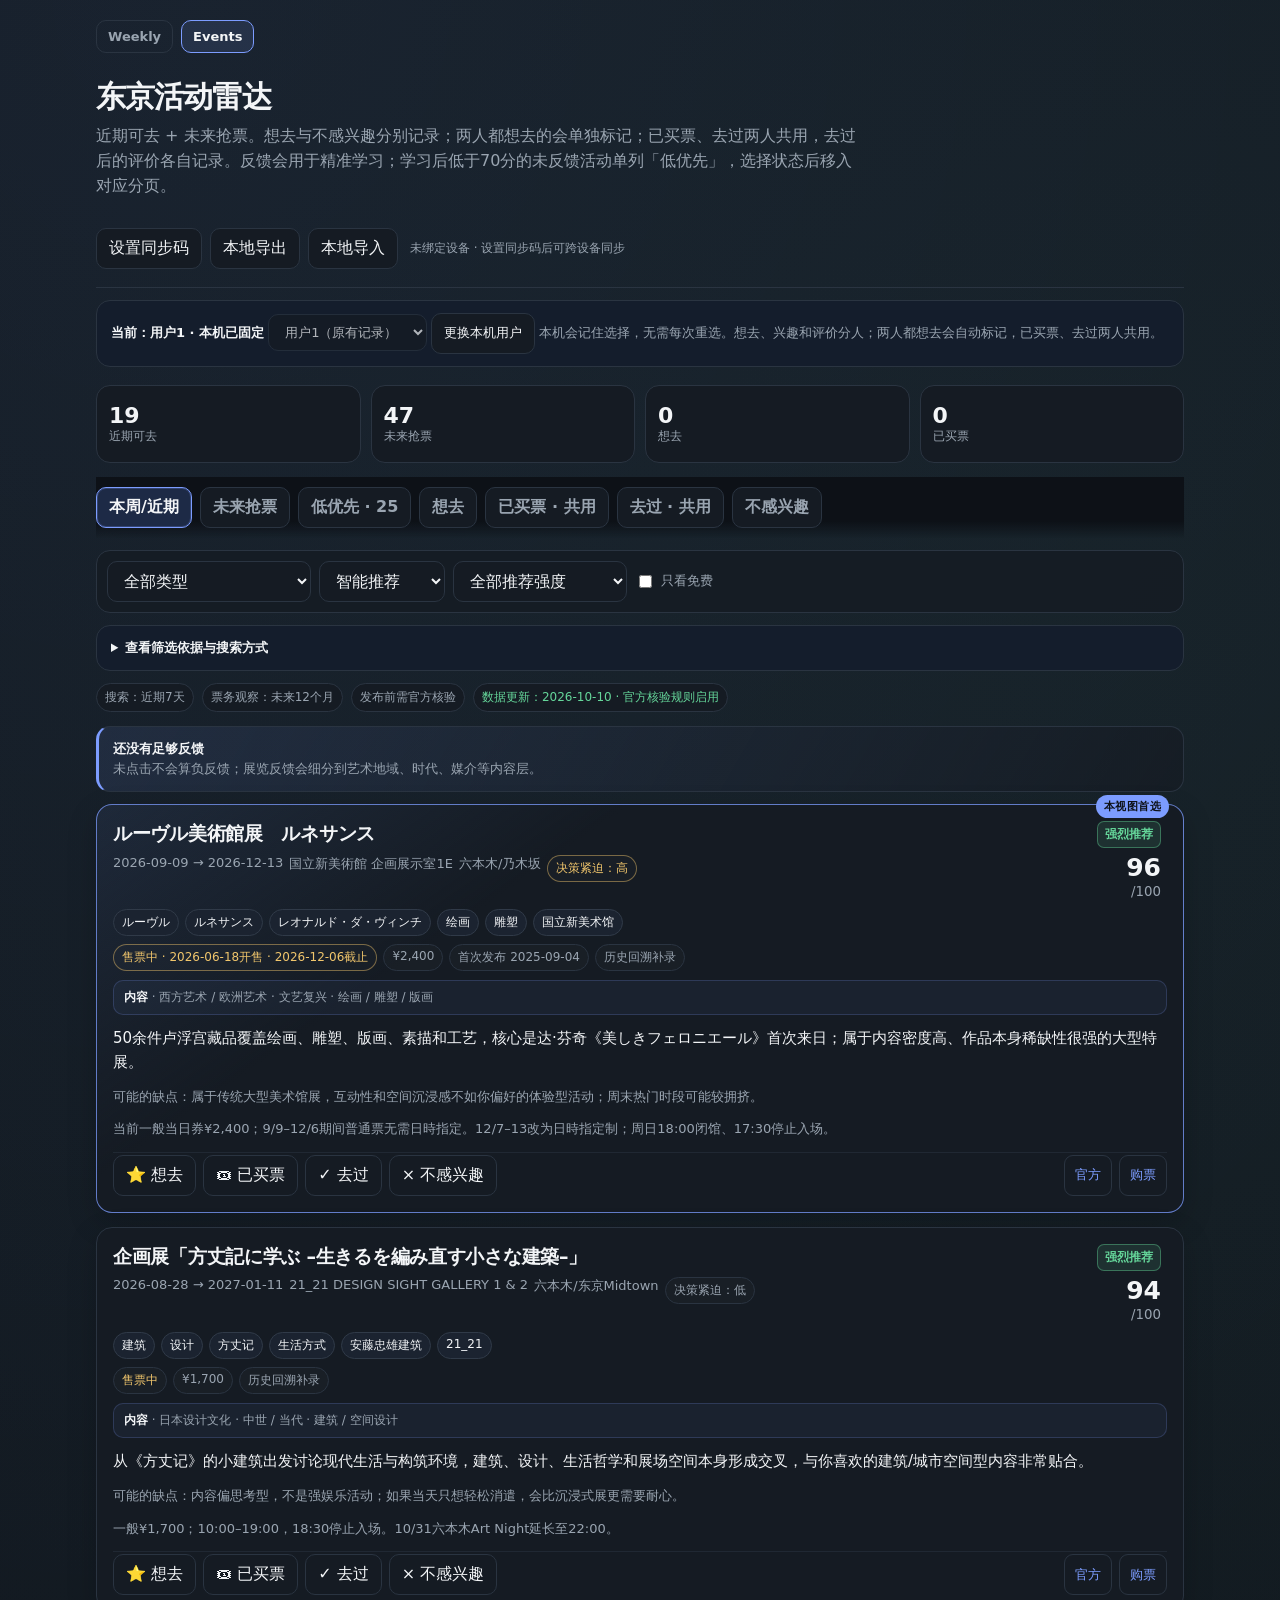
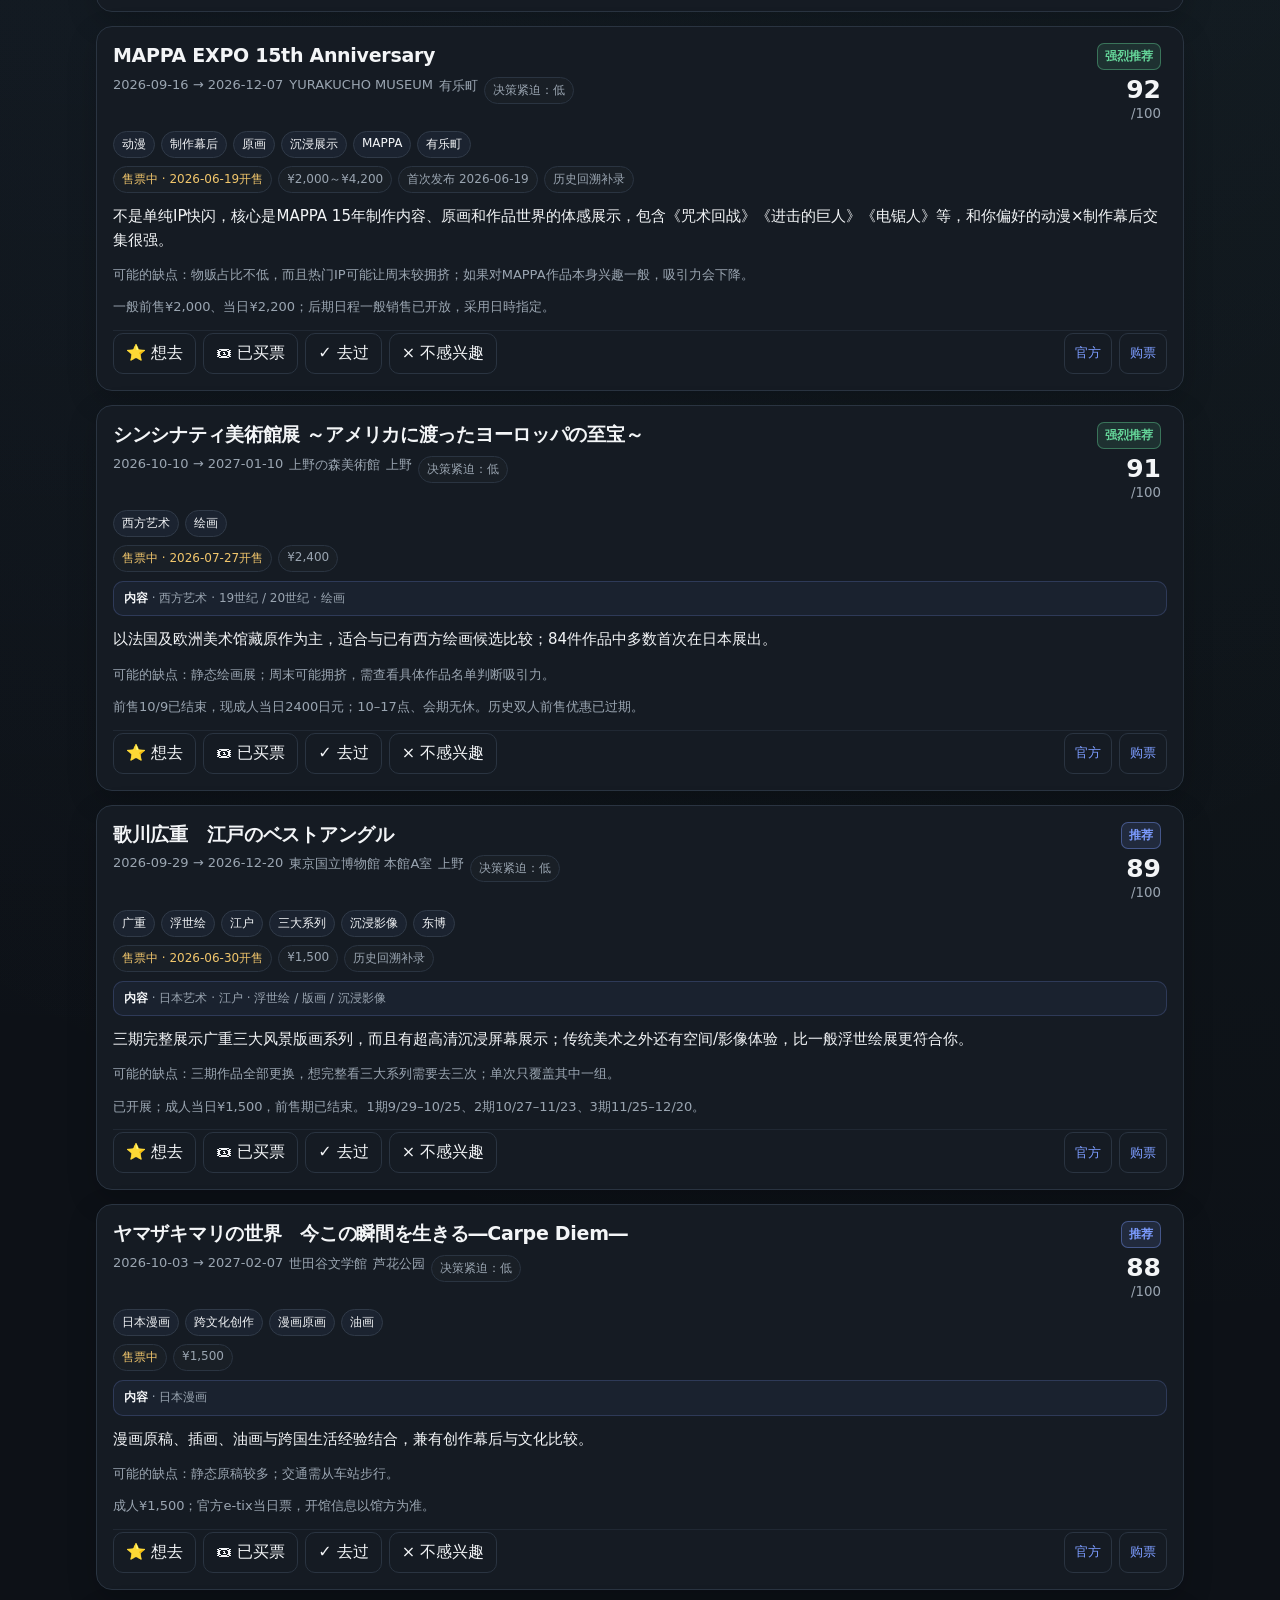
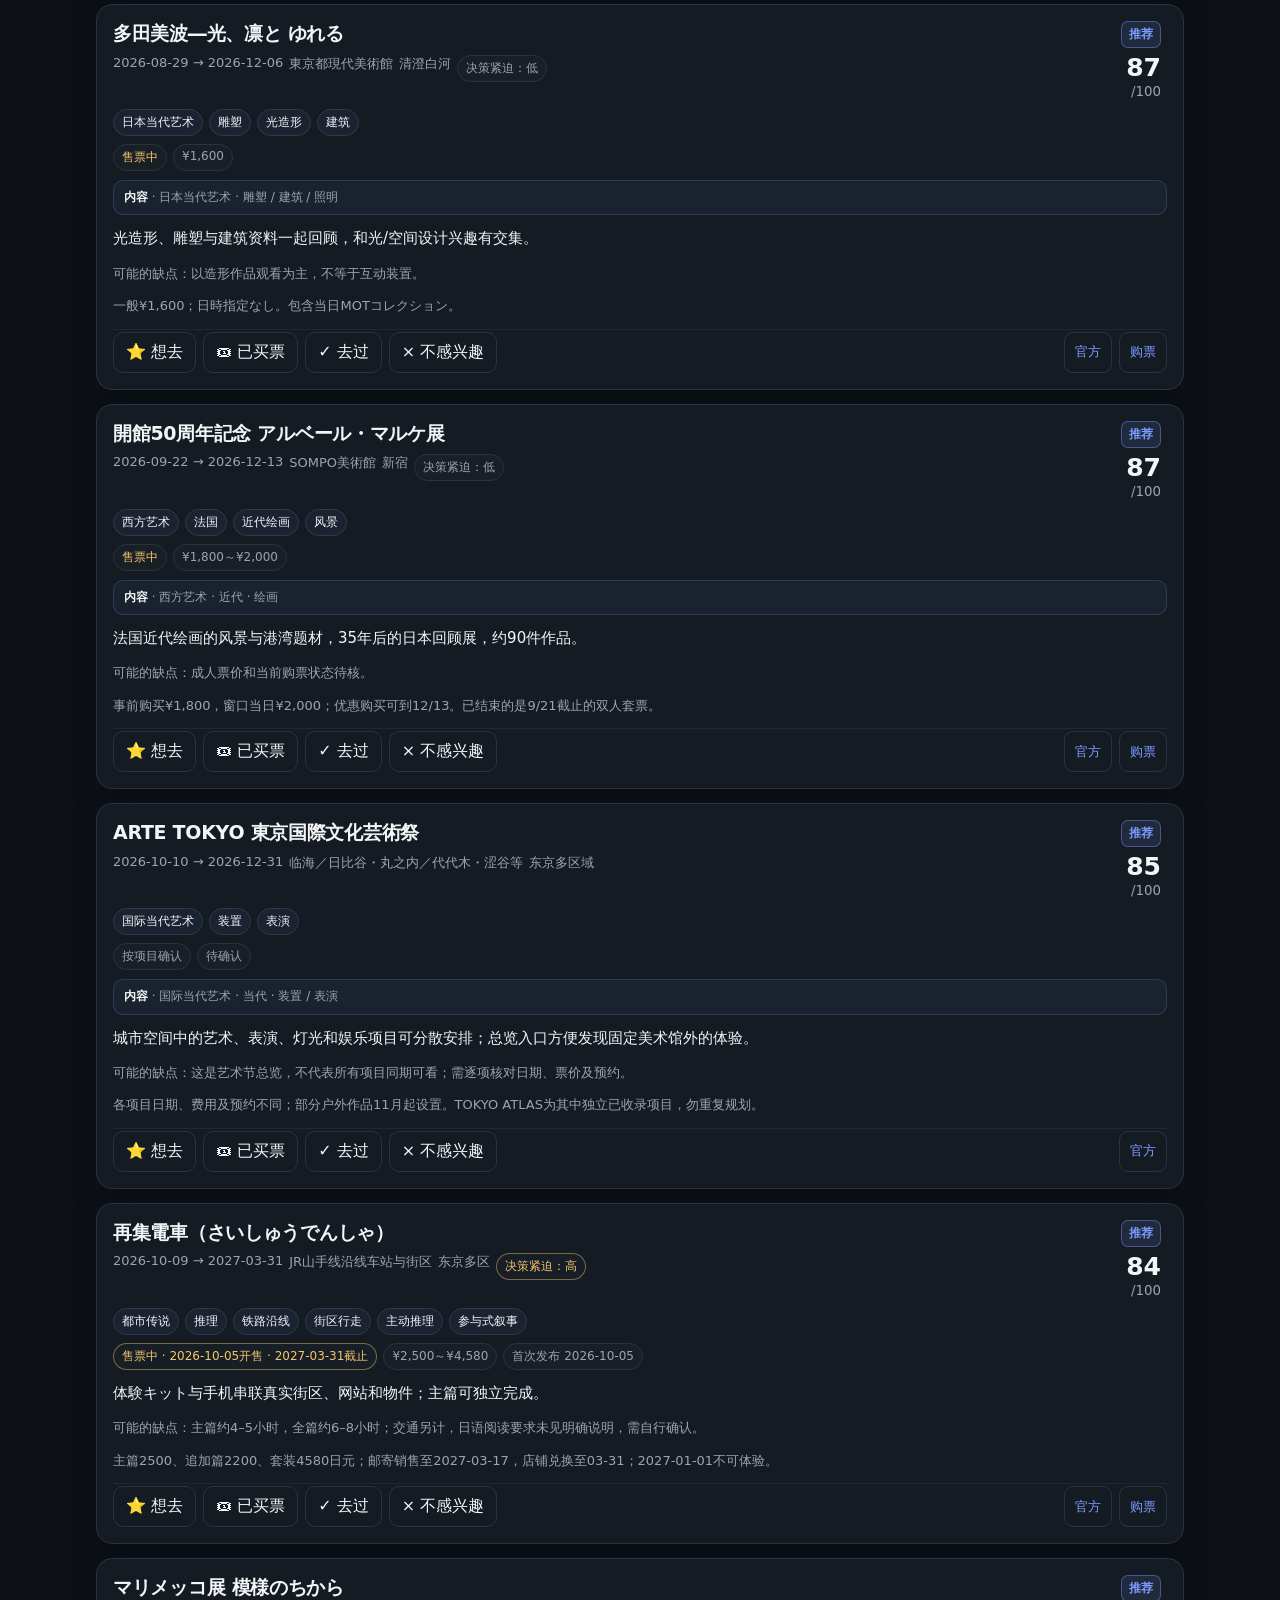
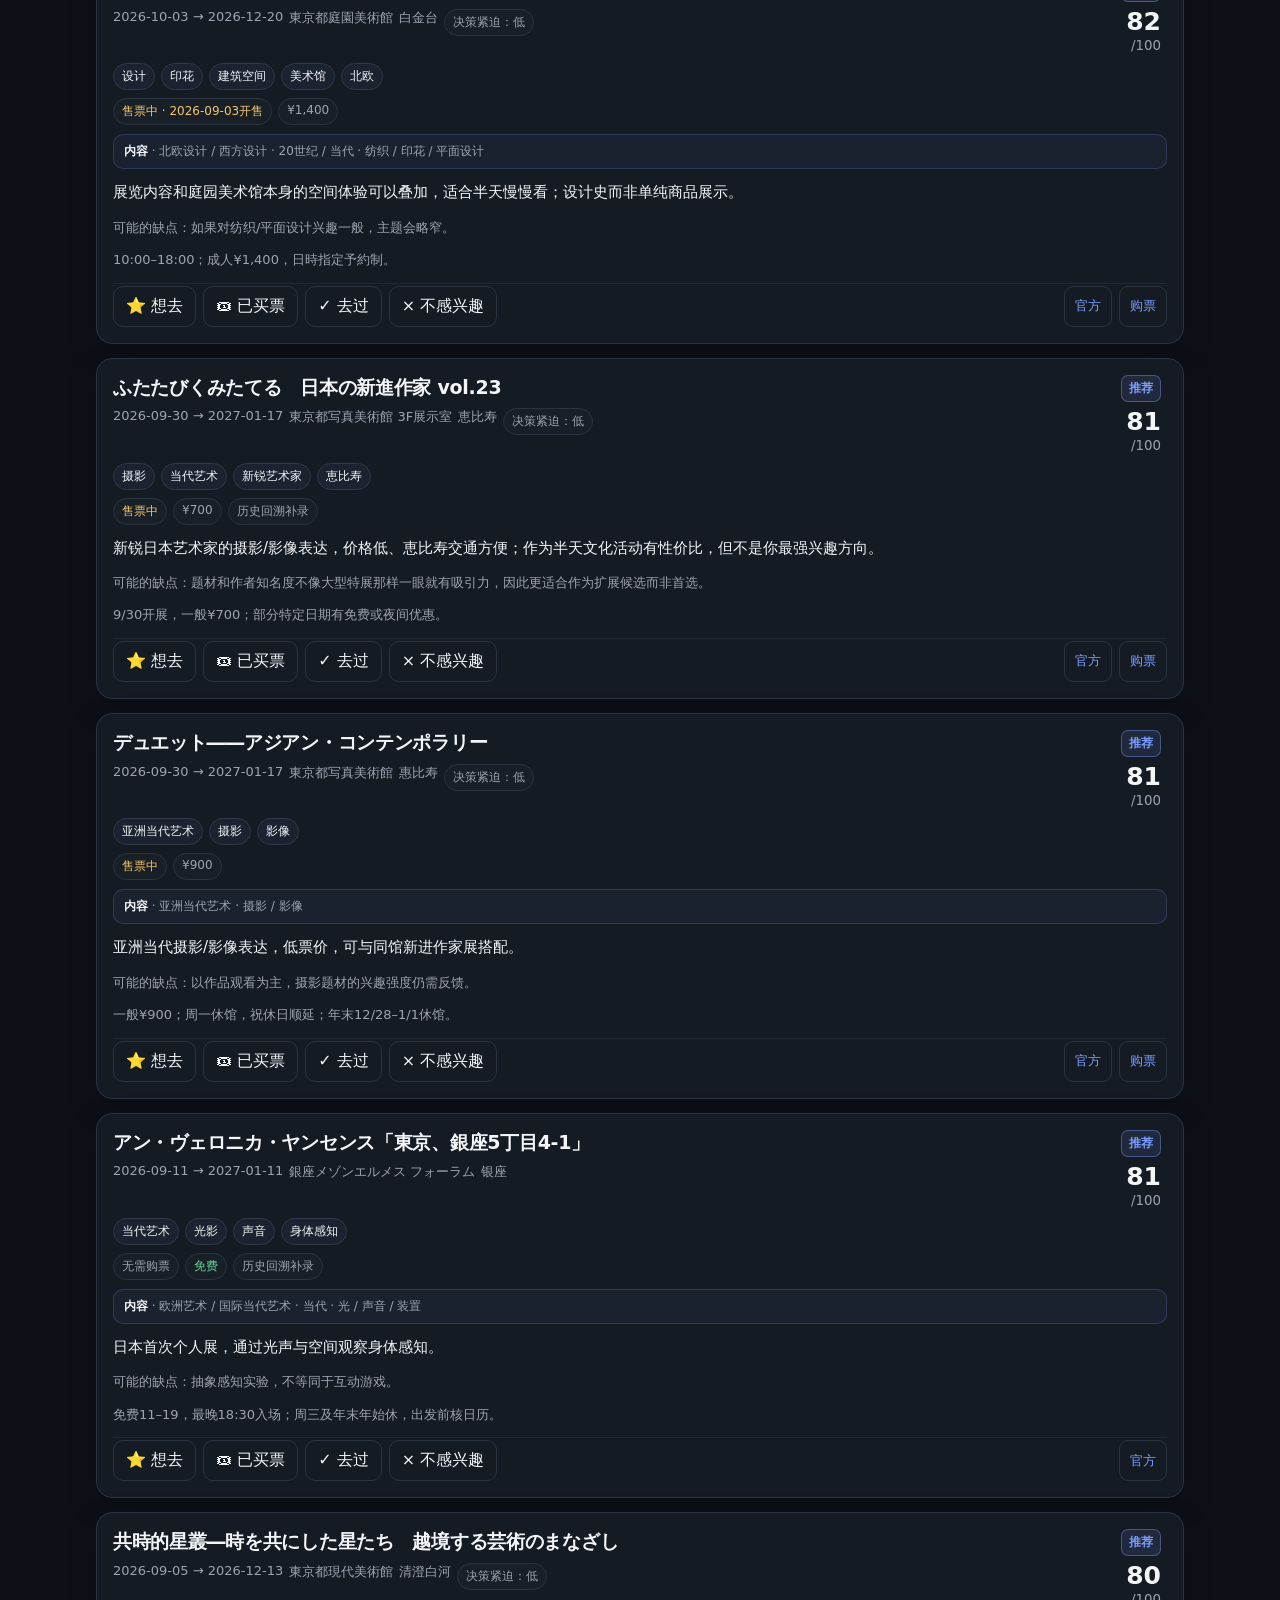
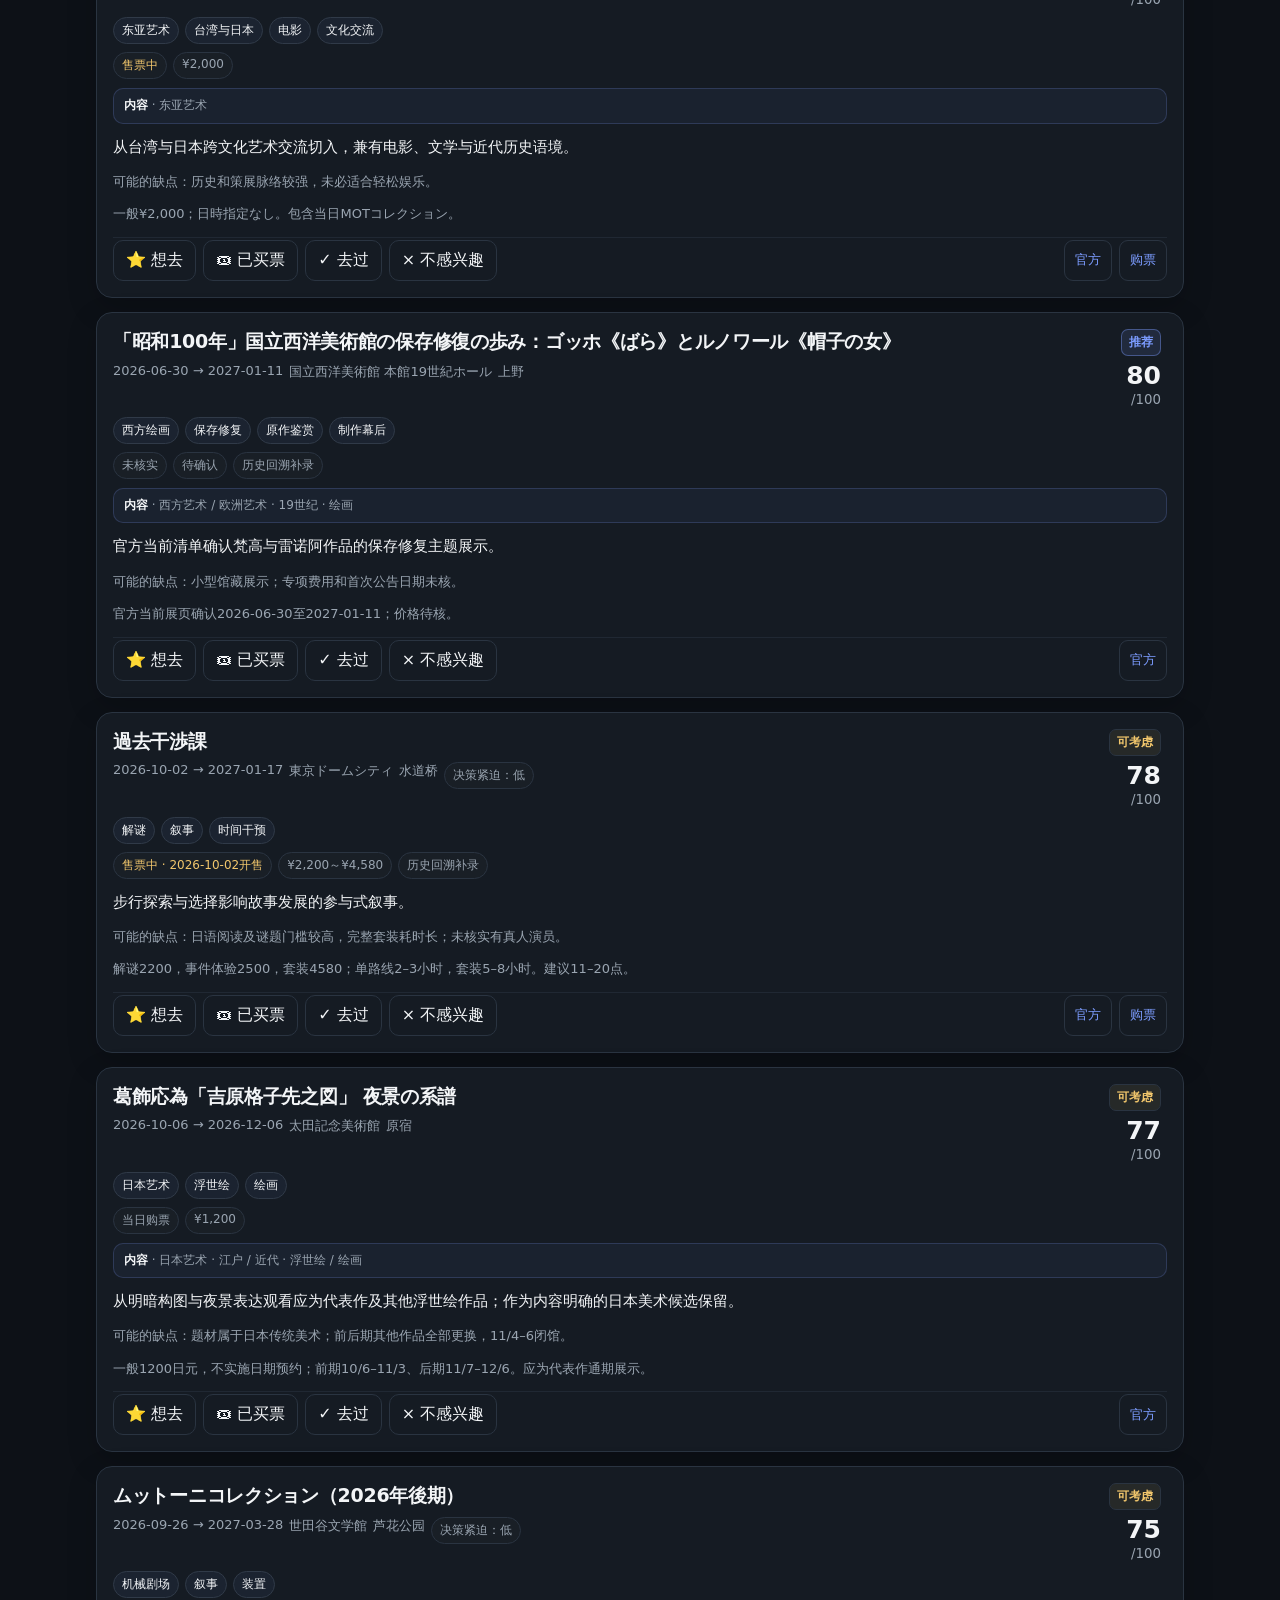
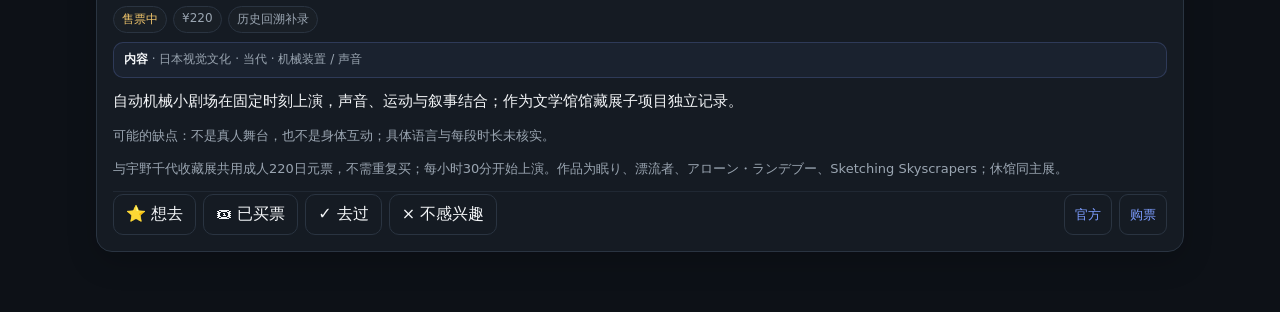
==== commit 76c3d704: "Add both-users-want-to-go filter and badges" ====
--- a/events/index.html
+++ b/events/index.html
@@ -31,7 +31,6 @@
 
 .decision-overview h2{margin:0;font-size:20px}.decision-overview p{margin:8px 0;font-size:16px;font-weight:700}.decision-overview>span{color:var(--muted);font-size:13px;line-height:1.5;display:block}.calendar-secondary{margin-top:14px;border-top:1px solid var(--line);padding-top:12px}.calendar-secondary>summary{cursor:pointer;color:var(--accent);font-size:14px;padding:3px 0}.calendar-secondary[open]>.cal-head{margin-top:14px}.decision-strip{display:grid;gap:5px;margin:14px 0 10px;padding:12px 14px;background:#101a28;border-radius:10px;border-left:3px solid var(--accent)}.decision-strip strong{font-size:19px;color:var(--text)}.decision-strip span{font-size:15px}.decision-strip small{font-size:14px;color:var(--muted)}.decision-strip.urgent{border-color:var(--bad);background:#291b21}.decision-strip.urgent strong{color:var(--bad)}.decision-strip.soon{border-color:var(--warn)}.decision-strip.soon strong{color:var(--warn)}.decision-strip.ended{opacity:.7;border-color:var(--muted)}#learning[hidden]{display:none}.card:has(.decision-strip) .decision-urgency{display:none}
 .swipe-help{display:none;margin:0 0 10px;color:var(--muted);font-size:12px}@media(max-width:700px),(pointer:coarse){.swipe-help{display:block}}
-.profile-picker{display:flex;gap:10px;align-items:center;flex-wrap:wrap}.profile-picker select:disabled{opacity:1;cursor:default;border-color:var(--accent)}#profileCurrent{color:var(--accent);font-size:15px}
 </style>
 <link rel="stylesheet" href="ui-v3.css?v=20260927-2">
 </head>
@@ -39,14 +38,14 @@
 <main>
   <nav class="event-main-nav" aria-label="Dashboard navigation"><a href="../index.html">Weekly</a><a class="active" href="./">Events</a></nav>
   <div class="top">
-    <div><h1>东京活动雷达</h1><p class="sub">近期可去 + 未来抢票。想去与不感兴趣分别记录；已买票、去过两人共用，去过后的评价各自记录。反馈会用于精准学习；学习后低于70分的未反馈活动单列「低优先」，选择状态后移入对应分页。</p></div>
+    <div><h1>东京活动雷达</h1><p class="sub">近期可去 + 未来抢票。想去与不感兴趣分别记录；两人都想去的会单独标记；已买票、去过两人共用，去过后的评价各自记录。反馈会用于精准学习；学习后低于70分的未反馈活动单列「低优先」，选择状态后移入对应分页。</p></div>
     <div class="actions"><button id="backupEventStateBtn" type="button">备份云端</button><button id="restoreEventStateBtn" type="button">恢复云端</button><button id="exportBtn">本地导出</button><label><button id="importBtn" type="button">本地导入</button><input id="importFile" type="file" accept="application/json" hidden></label><span id="eventCloudStatus" class="event-cloud-status">检查云备份…</span><span id="eventCloudHint" class="event-cloud-status">备份方式已改成与 Weekly 一致：只提交本次新增/变更的加密增量，手机端直接在当前页打开 GitHub 确认页。</span></div>
   </div>
   <section class="profile-picker notice" aria-label="当前用户">
     <label for="eventProfile"><strong id="profileCurrent">当前：用户1 · 本机已固定</strong></label>
     <select id="eventProfile" disabled aria-label="记录用户"><option value="default">用户1（原有记录）</option><option value="user2">用户2</option></select>
     <button type="button" id="changeProfileBtn">更换本机用户</button>
-    <span id="profileHint">本机会记住选择，无需每次重选。想去、兴趣和评价分人；已买票、去过两人共用。</span>
+    <span id="profileHint">本机会记住选择，无需每次重选。想去、兴趣和评价分人；两人都想去会自动标记，已买票、去过两人共用。</span>
   </section>
   <section id="stats" class="stats"></section>
   <nav class="tabs">
@@ -75,6 +74,7 @@
       <div><b>发布</b><span>不凑数；信息未核实则标记不确定，不冒充最新</span></div>
     </div>
   </details>
+  <section id="mutualFilter" class="notice" hidden><label for="interestScope">想去范围</label> <select id="interestScope"><option value="all">我的全部想去</option><option value="mutual">两人都想去</option></select> <span id="mutualCount"></span></section>
   <section id="learning" class="notice"></section>
   <section id="decisionCalendar" class="decision-calendar" aria-label="想去活动决策日历" hidden></section>
   <section id="list" class="grid"></section>
@@ -95,12 +95,15 @@
   </form>
 </dialog>
 <script>
-(()=>{const LEGACY_K='tokyo_event_feedback_v1',PROFILE_K='tokyo_event_active_profile_v1',SHARED_K='tokyo_event_shared_status_v1',PROFILES=['default','user2'];let profile=PROFILES.includes(localStorage.getItem(PROFILE_K))?localStorage.getItem(PROFILE_K):'default',profileVersion=0;const feedbackKey=()=>profile==='default'?LEGACY_K:LEGACY_K+'_'+profile;let events=[],view='now',pending=null,calMonth=null,calSelected=null,fb=load(),sharedFb=loadShared();const $=s=>document.querySelector(s),$$=s=>Array.from(document.querySelectorAll(s));
+(()=>{const LEGACY_K='tokyo_event_feedback_v1',PROFILE_K='tokyo_event_active_profile_v1',SHARED_K='tokyo_event_shared_status_v1',MUTUAL_K='tokyo_event_mutual_interest_v1',PROFILES=['default','user2'];let profile=PROFILES.includes(localStorage.getItem(PROFILE_K))?localStorage.getItem(PROFILE_K):'default',profileVersion=0;const feedbackKey=()=>profile==='default'?LEGACY_K:LEGACY_K+'_'+profile;let events=[],view='now',pending=null,calMonth=null,calSelected=null,fb=load(),sharedFb=loadShared(),mutualIds=loadMutual();const $=s=>document.querySelector(s),$$=s=>Array.from(document.querySelectorAll(s));
+function loadMutual(){try{let ids=JSON.parse(localStorage.getItem(MUTUAL_K)||'[]');return new Set(Array.isArray(ids)?ids.filter(id=>typeof id==='string'):[])}catch{return new Set()}}
+function isMutual(id){let s=state(id);return mutualIds.has(id)&&s.interest==='yes'&&!s.booked&&!s.visited}
+function setMutualInterest(ids,expectedProfile=profile,expectedVersion=profileVersion){if(expectedProfile!==profile||expectedVersion!==profileVersion||!Array.isArray(ids))return false;mutualIds=new Set(ids.filter(id=>typeof id==='string'));localStorage.setItem(MUTUAL_K,JSON.stringify([...mutualIds]));render();return true}
 function normalizeShared(src){let out={};for(const [id,v] of Object.entries(src||{})){if(!v||typeof v!=='object'||!['none','booked','visited'].includes(v.status)||!Number.isFinite(Number(v.updated_at))||Number(v.updated_at)<=0||['__proto__','constructor','prototype'].includes(id))continue;out[id]={status:v.status,updated_at:Number(v.updated_at),by_profile:PROFILES.includes(v.by_profile)?v.by_profile:'default'};}return out}
 function mergeShared(a,b){let out={...a};for(const [id,v] of Object.entries(normalizeShared(b))){let old=out[id];if(!old||v.updated_at>old.updated_at||(v.updated_at===old.updated_at&&v.status==='visited'))out[id]=v;}return out}
 function loadShared(){let out={};try{out=normalizeShared(JSON.parse(localStorage.getItem(SHARED_K)||'{}'))}catch{}const storedIds=new Set(Object.keys(out));for(const p of PROFILES){let records={};try{records=JSON.parse(localStorage.getItem(p==='default'?LEGACY_K:LEGACY_K+'_'+p)||'{}')}catch{}for(const [id,v] of Object.entries(records)){if(storedIds.has(id)||!v||(!v.visited&&!v.booked))continue;if(out[id]&&(out[id].status==='visited'||!v.visited))continue;out[id]={status:v.visited?'visited':'booked',updated_at:Number((v.visited?v.visited_at:v.booked_at)||v.updated_at||Date.now()),by_profile:p};}}return normalizeShared(out)}
 function updateProfileIndicator(){$('#profileCurrent').textContent='当前：'+(profile==='default'?'用户1':'用户2')+' · 本机已固定';$('#eventProfile').value=profile;$('#eventProfile').disabled=true;$('#changeProfileBtn').textContent='更换本机用户'}
-function setSharedStatus(id,status){sharedFb[id]={status,updated_at:Math.max(Date.now(),Number(sharedFb[id]?.updated_at||0)+1),by_profile:profile};save();render()}
+function setSharedStatus(id,status){sharedFb[id]={status,updated_at:Date.now(),by_profile:profile};save();render()}
 function normalizeRecord(v,bump=false){if(!v||typeof v!=='object')return{};let x={...v},before=JSON.stringify(x);
 if(x.visited){x.visited=true;x.booked=false;x.interest=null;x.no_reason=null;x.no_reason_at=0;x.booked_at=0;x.interest_at=0}
 else if(x.booked){x.booked=true;x.visited=false;x.interest=null;x.no_reason=null;x.no_reason_at=0;x.visited_at=0;x.visit_rating=null;x.rating_at=0;x.interest_at=0}
@@ -111,9 +114,9 @@
 function normalizeAll(src,bump=false){let out={};for(const [id,v] of Object.entries(src||{}))out[id]=normalizeRecord(v,bump);return out}
 function load(){try{return normalizeAll(JSON.parse(localStorage.getItem(feedbackKey())||'{}'),true)}catch(e){return {}}}function save(reason='local'){localStorage.setItem(feedbackKey(),JSON.stringify(fb));localStorage.setItem(SHARED_K,JSON.stringify(sharedFb));window.dispatchEvent(new CustomEvent('event-radar-state-change',{detail:{profile,reason}}))}
 function switchProfile(next){if(!PROFILES.includes(next)||next===profile)return;
-localStorage.setItem(feedbackKey(),JSON.stringify(fb));profile=next;profileVersion++;localStorage.setItem(PROFILE_K,profile);fb=load();pending=null;if($('#reasonDlg').open)$('#reasonDlg').close();$('#reasonForm').reset();calMonth=null;calSelected=null;view='now';$('#strength').value='';$$('.tab').forEach(x=>{let active=x.dataset.view===view;x.classList.toggle('active',active);x.setAttribute('aria-pressed',String(active))});updateProfileIndicator();render();window.dispatchEvent(new CustomEvent('event-radar-profile-change',{detail:{profile,version:profileVersion}}))}
+localStorage.setItem(feedbackKey(),JSON.stringify(fb));profile=next;profileVersion++;localStorage.setItem(PROFILE_K,profile);fb=load();pending=null;if($('#reasonDlg').open)$('#reasonDlg').close();$('#reasonForm').reset();calMonth=null;calSelected=null;view='now';$('#strength').value='';$('#interestScope').value='all';$$('.tab').forEach(x=>{let active=x.dataset.view===view;x.classList.toggle('active',active);x.setAttribute('aria-pressed',String(active))});updateProfileIndicator();render();window.dispatchEvent(new CustomEvent('event-radar-profile-change',{detail:{profile,version:profileVersion}}))}
 updateProfileIndicator();$('#eventProfile').onchange=e=>{switchProfile(e.target.value);updateProfileIndicator()};$('#changeProfileBtn').onclick=()=>{if(!$('#eventProfile').disabled){updateProfileIndicator();return}$('#eventProfile').disabled=false;$('#changeProfileBtn').textContent='固定当前用户';$('#eventProfile').focus()};
-window.addEventListener('storage',e=>{if(e.key===SHARED_K){try{sharedFb=mergeShared(sharedFb,JSON.parse(e.newValue||'{}'));render()}catch{}}else if(e.key===feedbackKey()){fb=load();render()}});
+window.addEventListener('storage',e=>{if(e.key===MUTUAL_K){mutualIds=loadMutual();render()}else if(e.key===SHARED_K){try{sharedFb=mergeShared(sharedFb,JSON.parse(e.newValue||'{}'));render()}catch{}}else if(e.key===feedbackKey()){fb=load();render()}});
 
 function state(id){let personal=fb[id]||{},shared=sharedFb[id];if(!shared)return personal;return {...personal,booked:shared.status==='booked',visited:shared.status==='visited',booked_at:shared.status==='booked'?shared.updated_at:0,visited_at:shared.status==='visited'?shared.updated_at:0,interest:shared.status==='none'?(personal.interest||null):null}}function patch(id,p){fb[id]=normalizeRecord(Object.assign({},state(id),p,{updated_at:Date.now()}),false);save();render()}
 function t(d){return new Date(d+'T00:00:00').getTime()}function today(){let d=new Date();return new Date(d.getFullYear(),d.getMonth(),d.getDate()).getTime()}
@@ -202,16 +205,16 @@
  $$('[data-cal-event]').forEach(b=>b.onclick=()=>{let target=document.getElementById('event-'+b.dataset.calEvent);if(target){target.scrollIntoView({behavior:window.matchMedia('(prefers-reduced-motion: reduce)').matches?'auto':'smooth',block:'start'});target.focus({preventScroll:true})}});
 }
 
-function render(){$('#strength').disabled=view==='low';let strength=$('#strength').value,cat=$('#category').value,free=$('#freeOnly').checked,sort=$('#sort').value,a=events.filter(visible).filter(e=>!strength||recommendationLevel(score(e)).key===strength).filter(e=>!cat||e.category===cat).filter(e=>!free||e.price_min===0);a.sort((x,y)=>view==='rejected'?Number(state(y.id).updated_at||0)-Number(state(x.id).updated_at||0):sort==='score'?y.recommendation-x.recommendation:sort==='ending'?t(x.end_date)-t(y.end_date):sort==='sale'?urgency(y)-urgency(x)||score(y)-score(x):sort==='price'?(x.price_min??999999)-(y.price_min??999999):view==='interested'?decisionInfo(x).rank-decisionInfo(y).rank||score(y)-score(x):score(y)-score(x));renderDecisionCalendar(a);$('#learning').innerHTML=learning();$('#learning').hidden=view==='interested';$('#list').innerHTML=a.length?a.map((e,i)=>card(e,i)).join(''):'<div class="empty">当前筛选下没有活动。</div>';let active=events.filter(e=>candidateView(e)==='now').length,future=events.filter(e=>candidateView(e)==='future').length,low=events.filter(e=>candidateView(e)==='low').length,interested=Object.keys({...fb,...sharedFb}).map(state).filter(x=>x.interest==='yes'&&!x.booked&&!x.visited).length,booked=Object.keys({...fb,...sharedFb}).map(state).filter(x=>x.booked&&!x.visited).length;$('#stats').innerHTML=[['近期可去',active],['未来抢票',future],['想去',interested],['已买票',booked]].map(x=>'<div class="stat"><b>'+x[1]+'</b><span>'+x[0]+'</span></div>').join('');$('.tab[data-view="low"]').textContent='低优先 · '+low;bind()}
+function render(){$('#mutualFilter').hidden=view!=='interested';$('#mutualCount').textContent='两人都想去 · '+events.filter(e=>isMutual(e.id)).length+' 项';$('#strength').disabled=view==='low';let strength=$('#strength').value,cat=$('#category').value,free=$('#freeOnly').checked,sort=$('#sort').value,a=events.filter(visible).filter(e=>view!=='interested'||$('#interestScope').value!=='mutual'||isMutual(e.id)).filter(e=>!strength||recommendationLevel(score(e)).key===strength).filter(e=>!cat||e.category===cat).filter(e=>!free||e.price_min===0);a.sort((x,y)=>view==='rejected'?Number(state(y.id).updated_at||0)-Number(state(x.id).updated_at||0):sort==='score'?y.recommendation-x.recommendation:sort==='ending'?t(x.end_date)-t(y.end_date):sort==='sale'?urgency(y)-urgency(x)||score(y)-score(x):sort==='price'?(x.price_min??999999)-(y.price_min??999999):view==='interested'?decisionInfo(x).rank-decisionInfo(y).rank||score(y)-score(x):score(y)-score(x));renderDecisionCalendar(a);$('#learning').innerHTML=learning();$('#learning').hidden=view==='interested';$('#list').innerHTML=a.length?a.map((e,i)=>card(e,i)).join(''):'<div class="empty">当前筛选下没有活动。</div>';let active=events.filter(e=>candidateView(e)==='now').length,future=events.filter(e=>candidateView(e)==='future').length,low=events.filter(e=>candidateView(e)==='low').length,interested=Object.keys({...fb,...sharedFb}).map(state).filter(x=>x.interest==='yes'&&!x.booked&&!x.visited).length,booked=Object.keys({...fb,...sharedFb}).map(state).filter(x=>x.booked&&!x.visited).length;$('#stats').innerHTML=[['近期可去',active],['未来抢票',future],['想去',interested],['已买票',booked]].map(x=>'<div class="stat"><b>'+x[1]+'</b><span>'+x[0]+'</span></div>').join('');$('.tab[data-view="low"]').textContent='低优先 · '+low;bind()}
 function rejectReasonLabel(s){let m={content:'内容本身没兴趣',too_far:'太远 / 交通麻烦',too_expensive:'太贵',timing:'时间不合适',too_commercial:'太商业 / 像购物活动',similar:'已体验过类似内容'};return s?.interest==='no'?'<div class="reject-reason"><b>不感兴趣原因</b> · '+(m[s.no_reason]||'未填写')+'</div>':''}
 function contentProfileLine(e){let cp=e.learning_features?.content_profile||{},parts=[];if(cp.art_regions?.length)parts.push(cp.art_regions.slice(0,2).join(' / '));if(cp.periods?.length)parts.push(cp.periods.slice(0,2).join(' / '));if(cp.media?.length)parts.push(cp.media.slice(0,3).join(' / '));return parts.length?'<div class="content-profile"><b>内容</b> · '+parts.join(' · ')+'</div>':''}
-function card(e,i){let value=score(e),level=recommendationLevel(value),s=state(e.id),p=e.price_min===e.price_max?money(e.price_min):money(e.price_min)+'～'+money(e.price_max),r=s.visited?'<div class="notice visit-rating"><b>去过后的体验：</b> <button type="button" data-rate="great" data-id="'+e.id+'" class="'+(s.visit_rating==='great'?'active':'')+'" aria-pressed="'+(s.visit_rating==='great'?'true':'false')+'">很值</button> <button type="button" data-rate="ok" data-id="'+e.id+'" class="'+(s.visit_rating==='ok'?'active':'')+'" aria-pressed="'+(s.visit_rating==='ok'?'true':'false')+'">一般</button> <button type="button" data-rate="bad" data-id="'+e.id+'" class="'+(s.visit_rating==='bad'?'active':'')+'" aria-pressed="'+(s.visit_rating==='bad'?'true':'false')+'">不值</button>'+(s.visit_rating?'<span class="visit-rating-saved">已记录</span>':'')+'</div>':'';return'<article id="event-'+calEscape(e.id)+'" tabindex="-1" style="scroll-margin-top:75px" class="card '+(i===0&&$('#sort').value==='smart'&&level.key==='strong'?'best':'')+'"><div class="head"><div><div class="title">'+e.title+'</div><div class="meta"><span>'+period(e)+'</span><span>'+e.venue+'</span><span>'+e.area+'</span></div></div><div class="score"><span class="recommendation-level '+level.key+'" title="按反馈学习后的兴趣匹配分数分级">'+level.label+'</span><b>'+value+'</b><small>/100'+(delta(e)?' · 学习后':'')+'</small></div></div>'+(view==='interested'?decisionStrip(e):'')+'<div class="tags">'+e.tags.map(x=>'<span class="tag">'+x+'</span>').join('')+'</div><div class="meta"><span class="pill '+((e.ticket_status==='on_sale'||e.ticket_status==='lottery')?'sale':'')+'">'+ticket(e)+'</span><span class="pill '+(e.price_min===0?'free':'')+'">'+p+'</span>'+(e.bucket==='future'?'<span class="pill sale">未来关注</span>':'')+(e.announcement_date?'<span class="pill">首次发布 '+e.announcement_date+'</span>':'')+(e.backfilled_from_archive?'<span class="pill">历史回溯补录</span>':'')+'</div>'+contentProfileLine(e)+rejectReasonLabel(s)+'<p class="why">'+e.why+'</p><p class="drawback">可能的缺点：'+e.drawback+'</p><p class="drawback">'+(e.ticket_note||'')+'</p><div class="row"><button data-act="interest" data-id="'+e.id+'" class="'+(s.interest==='yes'?'active':'')+'">⭐ 想去</button><button data-act="booked" data-id="'+e.id+'" class="'+(s.booked?'active':'')+'">🎟 已买票</button><button data-act="visited" data-id="'+e.id+'" class="good '+(s.visited?'active':'')+'">✓ 去过</button><button data-act="no" data-id="'+e.id+'" class="bad '+(s.interest==='no'?'active':'')+'">× 不感兴趣</button><div class="links"><a href="'+e.source_url+'" target="_blank">官方</a>'+(e.ticket_url?'<a href="'+e.ticket_url+'" target="_blank">购票</a>':'')+'</div></div>'+r+'</article>'}
+function card(e,i){let value=score(e),level=recommendationLevel(value),s=state(e.id),p=e.price_min===e.price_max?money(e.price_min):money(e.price_min)+'～'+money(e.price_max),r=s.visited?'<div class="notice visit-rating"><b>去过后的体验：</b> <button type="button" data-rate="great" data-id="'+e.id+'" class="'+(s.visit_rating==='great'?'active':'')+'" aria-pressed="'+(s.visit_rating==='great'?'true':'false')+'">很值</button> <button type="button" data-rate="ok" data-id="'+e.id+'" class="'+(s.visit_rating==='ok'?'active':'')+'" aria-pressed="'+(s.visit_rating==='ok'?'true':'false')+'">一般</button> <button type="button" data-rate="bad" data-id="'+e.id+'" class="'+(s.visit_rating==='bad'?'active':'')+'" aria-pressed="'+(s.visit_rating==='bad'?'true':'false')+'">不值</button>'+(s.visit_rating?'<span class="visit-rating-saved">已记录</span>':'')+'</div>':'';return'<article id="event-'+calEscape(e.id)+'" tabindex="-1" style="scroll-margin-top:75px" class="card '+(i===0&&$('#sort').value==='smart'&&level.key==='strong'?'best':'')+'"><div class="head"><div><div class="title">'+e.title+'</div><div class="meta"><span>'+period(e)+'</span><span>'+e.venue+'</span><span>'+e.area+'</span></div></div><div class="score"><span class="recommendation-level '+level.key+'" title="按反馈学习后的兴趣匹配分数分级">'+level.label+'</span><b>'+value+'</b><small>/100'+(delta(e)?' · 学习后':'')+'</small></div></div>'+(view==='interested'?decisionStrip(e):'')+(isMutual(e.id)?'<div class="notice"><strong>♥ 两人都想去</strong></div>':'')+'<div class="tags">'+e.tags.map(x=>'<span class="tag">'+x+'</span>').join('')+'</div><div class="meta"><span class="pill '+((e.ticket_status==='on_sale'||e.ticket_status==='lottery')?'sale':'')+'">'+ticket(e)+'</span><span class="pill '+(e.price_min===0?'free':'')+'">'+p+'</span>'+(e.bucket==='future'?'<span class="pill sale">未来关注</span>':'')+(e.announcement_date?'<span class="pill">首次发布 '+e.announcement_date+'</span>':'')+(e.backfilled_from_archive?'<span class="pill">历史回溯补录</span>':'')+'</div>'+contentProfileLine(e)+rejectReasonLabel(s)+'<p class="why">'+e.why+'</p><p class="drawback">可能的缺点：'+e.drawback+'</p><p class="drawback">'+(e.ticket_note||'')+'</p><div class="row"><button data-act="interest" data-id="'+e.id+'" class="'+(s.interest==='yes'?'active':'')+'">⭐ 想去</button><button data-act="booked" data-id="'+e.id+'" class="'+(s.booked?'active':'')+'">🎟 已买票</button><button data-act="visited" data-id="'+e.id+'" class="good '+(s.visited?'active':'')+'">✓ 去过</button><button data-act="no" data-id="'+e.id+'" class="bad '+(s.interest==='no'?'active':'')+'">× 不感兴趣</button><div class="links"><a href="'+e.source_url+'" target="_blank">官方</a>'+(e.ticket_url?'<a href="'+e.ticket_url+'" target="_blank">购票</a>':'')+'</div></div>'+r+'</article>'}
 function bind(){$$('[data-act]').forEach(b=>b.onclick=()=>{let id=b.dataset.id,a=b.dataset.act,s=state(id),now=Date.now();
 if(a==='interest'){if(s.interest==='yes')patch(id,{interest:null,interest_at:0});else patch(id,{interest:'yes',interest_at:now,booked:false,booked_at:0,visited:false,visited_at:0,visit_rating:null,rating_at:0,no_reason:null,no_reason_at:0})}
 if(a==='booked'){if(s.booked)patch(id,{booked:false,booked_at:0});else patch(id,{booked:true,booked_at:now,interest:null,interest_at:0,visited:false,visited_at:0,visit_rating:null,rating_at:0,no_reason:null,no_reason_at:0});setSharedStatus(id,s.booked?'none':'booked')}
 if(a==='visited'){if(s.visited)patch(id,{visited:false,visited_at:0,visit_rating:null,rating_at:0});else patch(id,{visited:true,visited_at:now,booked:false,booked_at:0,interest:null,interest_at:0,no_reason:null,no_reason_at:0});setSharedStatus(id,s.visited?'none':'visited')}
 if(a==='no'){pending=id;$('#reasonDlg').showModal()}});$$('[data-rate]').forEach(b=>b.onclick=()=>{let id=b.dataset.id,now=Date.now();patch(id,{visit_rating:b.dataset.rate,rating_at:now,visited:true,visited_at:state(id).visited_at||now,booked:false,booked_at:0,interest:null,interest_at:0,no_reason:null,no_reason_at:0})})}
-function selectView(next){const b=$$('.tab').find(x=>x.dataset.view===next);if(!b||view===next)return;view=next;$('#strength').value='';$$('.tab').forEach(x=>{x.classList.toggle('active',x===b);x.setAttribute('aria-pressed',String(x===b))});render()}
+function selectView(next){const b=$$('.tab').find(x=>x.dataset.view===next);if(!b||view===next)return;view=next;$('#strength').value='';$('#interestScope').value='all';$$('.tab').forEach(x=>{x.classList.toggle('active',x===b);x.setAttribute('aria-pressed',String(x===b))});render()}
 $$('.tab').forEach(b=>{b.setAttribute('aria-pressed',String(b.dataset.view===view));b.onclick=()=>selectView(b.dataset.view)});
 function swipeDirection(dx,dy,elapsed){if(elapsed>1000||Math.abs(dx)<70||Math.abs(dx)<Math.abs(dy)*1.7)return 0;return dx<0?1:-1}
 function installSwipeTabs(root){
@@ -238,15 +241,15 @@
   const nav=$('.tabs');window.scrollTo({top:Math.max(0,window.scrollY+nav.getBoundingClientRect().top-12),behavior:window.matchMedia('(prefers-reduced-motion:reduce)').matches?'auto':'smooth'});
  },{passive:true});
 }
-installSwipeTabs(document.querySelector('main'));$('#strength').onchange=render;$('#category').onchange=render;$('#sort').onchange=render;$('#freeOnly').onchange=render;$('#reasonForm').onsubmit=e=>{if(e.submitter&&e.submitter.value==='confirm'&&pending){let r=new FormData(e.currentTarget).get('reason');if(r)patch(pending,{interest:'no',interest_at:0,no_reason:r,no_reason_at:Date.now(),booked:false,booked_at:0,visited:false,visited_at:0,visit_rating:null,rating_at:0})}pending=null;e.currentTarget.reset()};$('#exportBtn').onclick=()=>{let blob=new Blob([JSON.stringify({schema:4,profile_id:profile,exported_at:new Date().toISOString(),feedback:fb,shared_state:sharedFb},null,2)],{type:'application/json'}),a=document.createElement('a');a.href=URL.createObjectURL(blob);a.download='tokyo-event-feedback-'+profile+'.json';a.click()};$('#importBtn').onclick=()=>$('#importFile').click();$('#importFile').onchange=async e=>{try{const importedProfile=profile,importedVersion=profileVersion;let j=JSON.parse(await e.target.files[0].text());if(profile!==importedProfile||profileVersion!==importedVersion)throw new Error('读取期间已切换用户，请重新导入');const fileProfile=j.profile_id||'default';if(fileProfile!==profile)throw new Error('此文件属于'+(fileProfile==='default'?'用户1':'用户2')+'，请先切换到对应用户');fb=normalizeAll(j.feedback||{},true);sharedFb=mergeShared(sharedFb,j.shared_state||{});save();render();e.target.value=''}catch(x){alert(x.message||'反馈文件无法读取')}};
-window.EventRadarState={get:()=>JSON.parse(JSON.stringify(fb)),getProfile:()=>profile,getProfileVersion:()=>profileVersion,getShared:()=>JSON.parse(JSON.stringify(sharedFb)),mergeShared:(next,expectedProfile=profile,expectedVersion=profileVersion)=>{if(expectedProfile!==profile||expectedVersion!==profileVersion)return false;sharedFb=mergeShared(sharedFb,next);save('sync');render();return true;},switchProfile,setAll:(next,expectedProfile=profile,expectedVersion=profileVersion)=>{if(expectedProfile!==profile||expectedVersion!==profileVersion)return false;fb=normalizeAll((next&&typeof next==='object')?next:{},true);save('sync');render();return true;},version:5};
+installSwipeTabs(document.querySelector('main'));$('#interestScope').value='all';$('#interestScope').onchange=render;$('#strength').onchange=render;$('#category').onchange=render;$('#sort').onchange=render;$('#freeOnly').onchange=render;$('#reasonForm').onsubmit=e=>{if(e.submitter&&e.submitter.value==='confirm'&&pending){let r=new FormData(e.currentTarget).get('reason');if(r)patch(pending,{interest:'no',interest_at:0,no_reason:r,no_reason_at:Date.now(),booked:false,booked_at:0,visited:false,visited_at:0,visit_rating:null,rating_at:0})}pending=null;e.currentTarget.reset()};$('#exportBtn').onclick=()=>{let blob=new Blob([JSON.stringify({schema:4,profile_id:profile,exported_at:new Date().toISOString(),feedback:fb,shared_state:sharedFb},null,2)],{type:'application/json'}),a=document.createElement('a');a.href=URL.createObjectURL(blob);a.download='tokyo-event-feedback-'+profile+'.json';a.click()};$('#importBtn').onclick=()=>$('#importFile').click();$('#importFile').onchange=async e=>{try{const importedProfile=profile,importedVersion=profileVersion;let j=JSON.parse(await e.target.files[0].text());if(profile!==importedProfile||profileVersion!==importedVersion)throw new Error('读取期间已切换用户，请重新导入');const fileProfile=j.profile_id||'default';if(fileProfile!==profile)throw new Error('此文件属于'+(fileProfile==='default'?'用户1':'用户2')+'，请先切换到对应用户');fb=normalizeAll(j.feedback||{},true);sharedFb=mergeShared(sharedFb,j.shared_state||{});save();render();e.target.value=''}catch(x){alert(x.message||'反馈文件无法读取')}};
+window.EventRadarState={get:()=>JSON.parse(JSON.stringify(fb)),getProfile:()=>profile,getProfileVersion:()=>profileVersion,setMutualInterest,getShared:()=>JSON.parse(JSON.stringify(sharedFb)),mergeShared:(next,expectedProfile=profile,expectedVersion=profileVersion)=>{if(expectedProfile!==profile||expectedVersion!==profileVersion)return false;sharedFb=mergeShared(sharedFb,next);save('sync');render();return true;},switchProfile,setAll:(next,expectedProfile=profile,expectedVersion=profileVersion)=>{if(expectedProfile!==profile||expectedVersion!==profileVersion)return false;fb=normalizeAll((next&&typeof next==='object')?next:{},true);save('sync');render();return true;},version:6};
 save();
 fetch('data.json?'+Date.now()).then(r=>r.json()).then(j=>{events=j.events||[];Array.from(new Set(events.map(e=>e.category))).sort().forEach(c=>$('#category').insertAdjacentHTML('beforeend','<option>'+c+'</option>'));render()}).catch(()=>$('#list').innerHTML='<div class="empty">活动数据读取失败。</div>');
 window.getEventFeedback=()=>JSON.parse(JSON.stringify(fb));
 window.mergeEventFeedback=remote=>{const merged={...fb};let applied=0,kept=0;for(const [id,v] of Object.entries(remote||{})){const rt=Number(v&&v.updated_at||0),lt=Number(fb[id]&&fb[id].updated_at||0);if(!fb[id]||rt>lt){merged[id]=v;applied++}else kept++}fb=normalizeAll(merged,true);save();render();return{applied,kept};};
 })();
 </script>
-<script src="event-auto-sync-v1.js?v=20261010-shared-1"></script>
+<script src="event-auto-sync-v1.js?v=20261010-mutual-1"></script>
 <script src="ui-v3.js?v=20260927-3"></script>
 </body>
-</html>+</html>
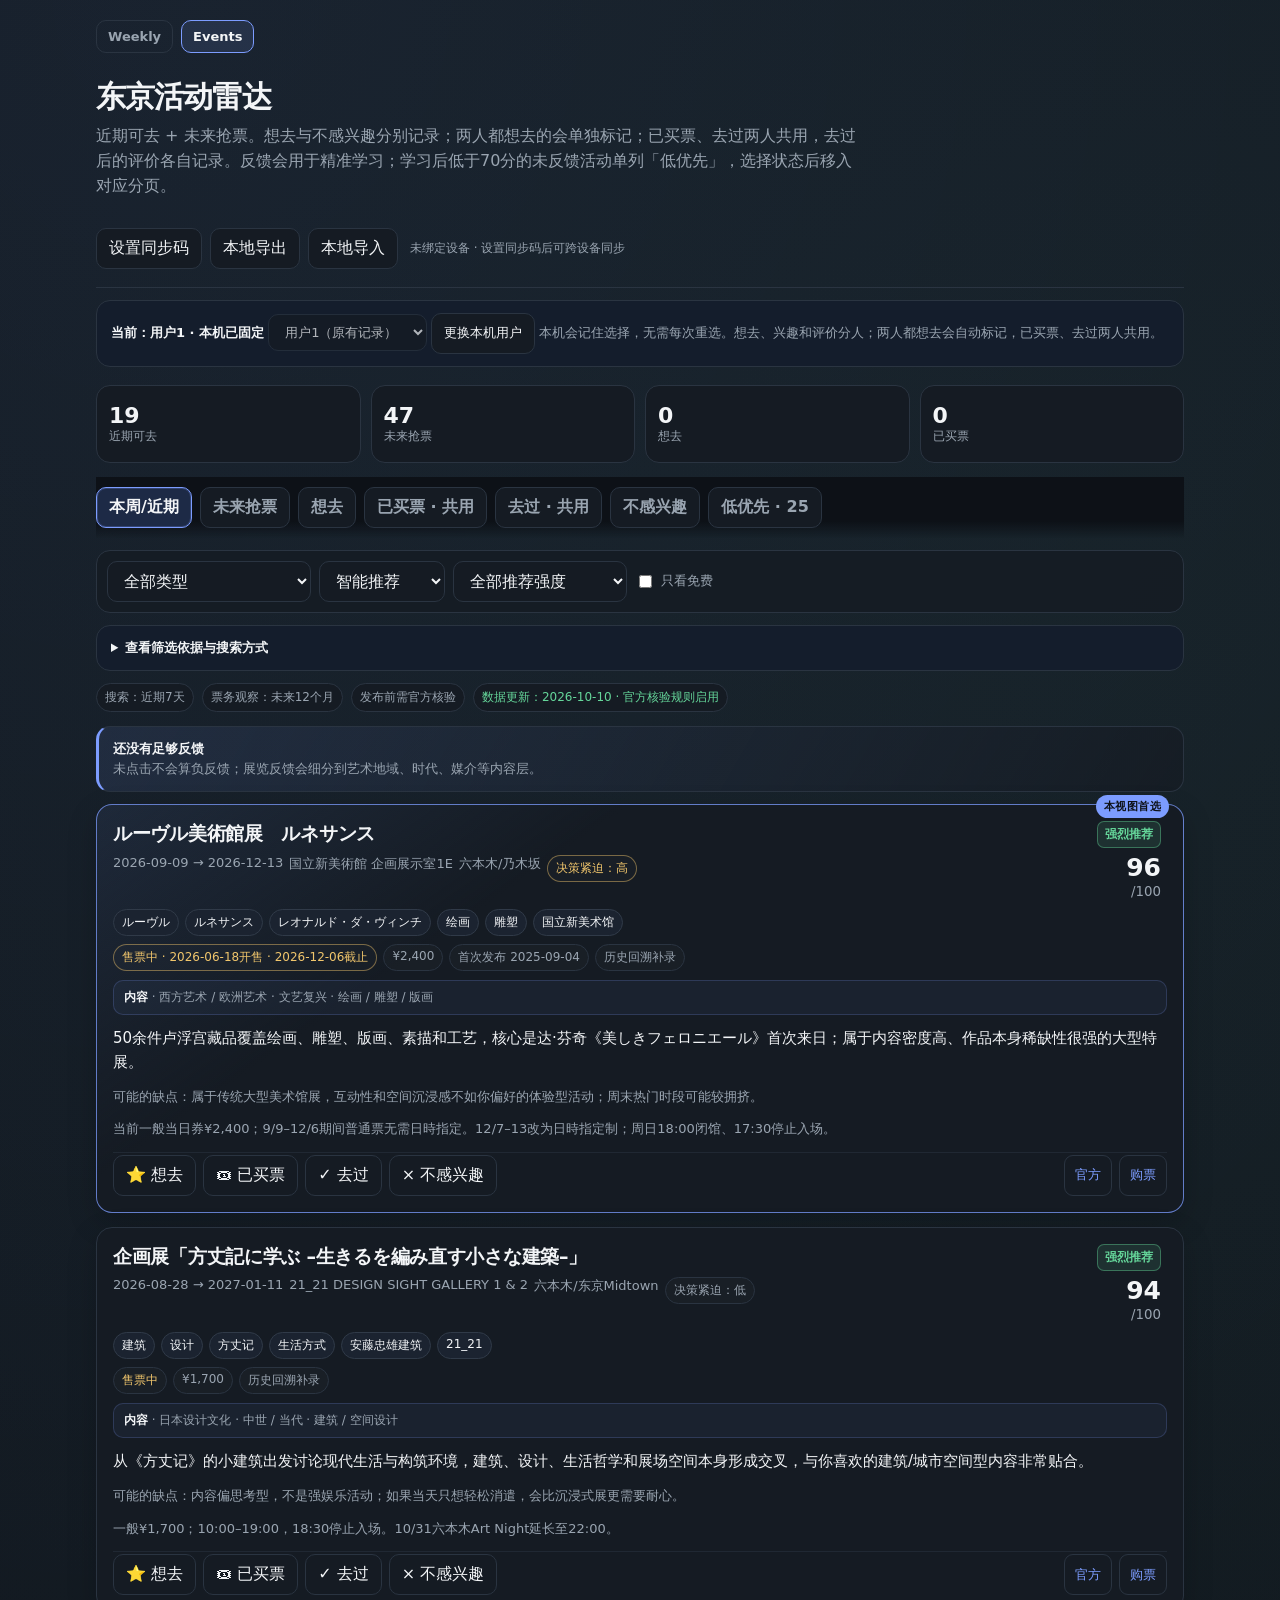
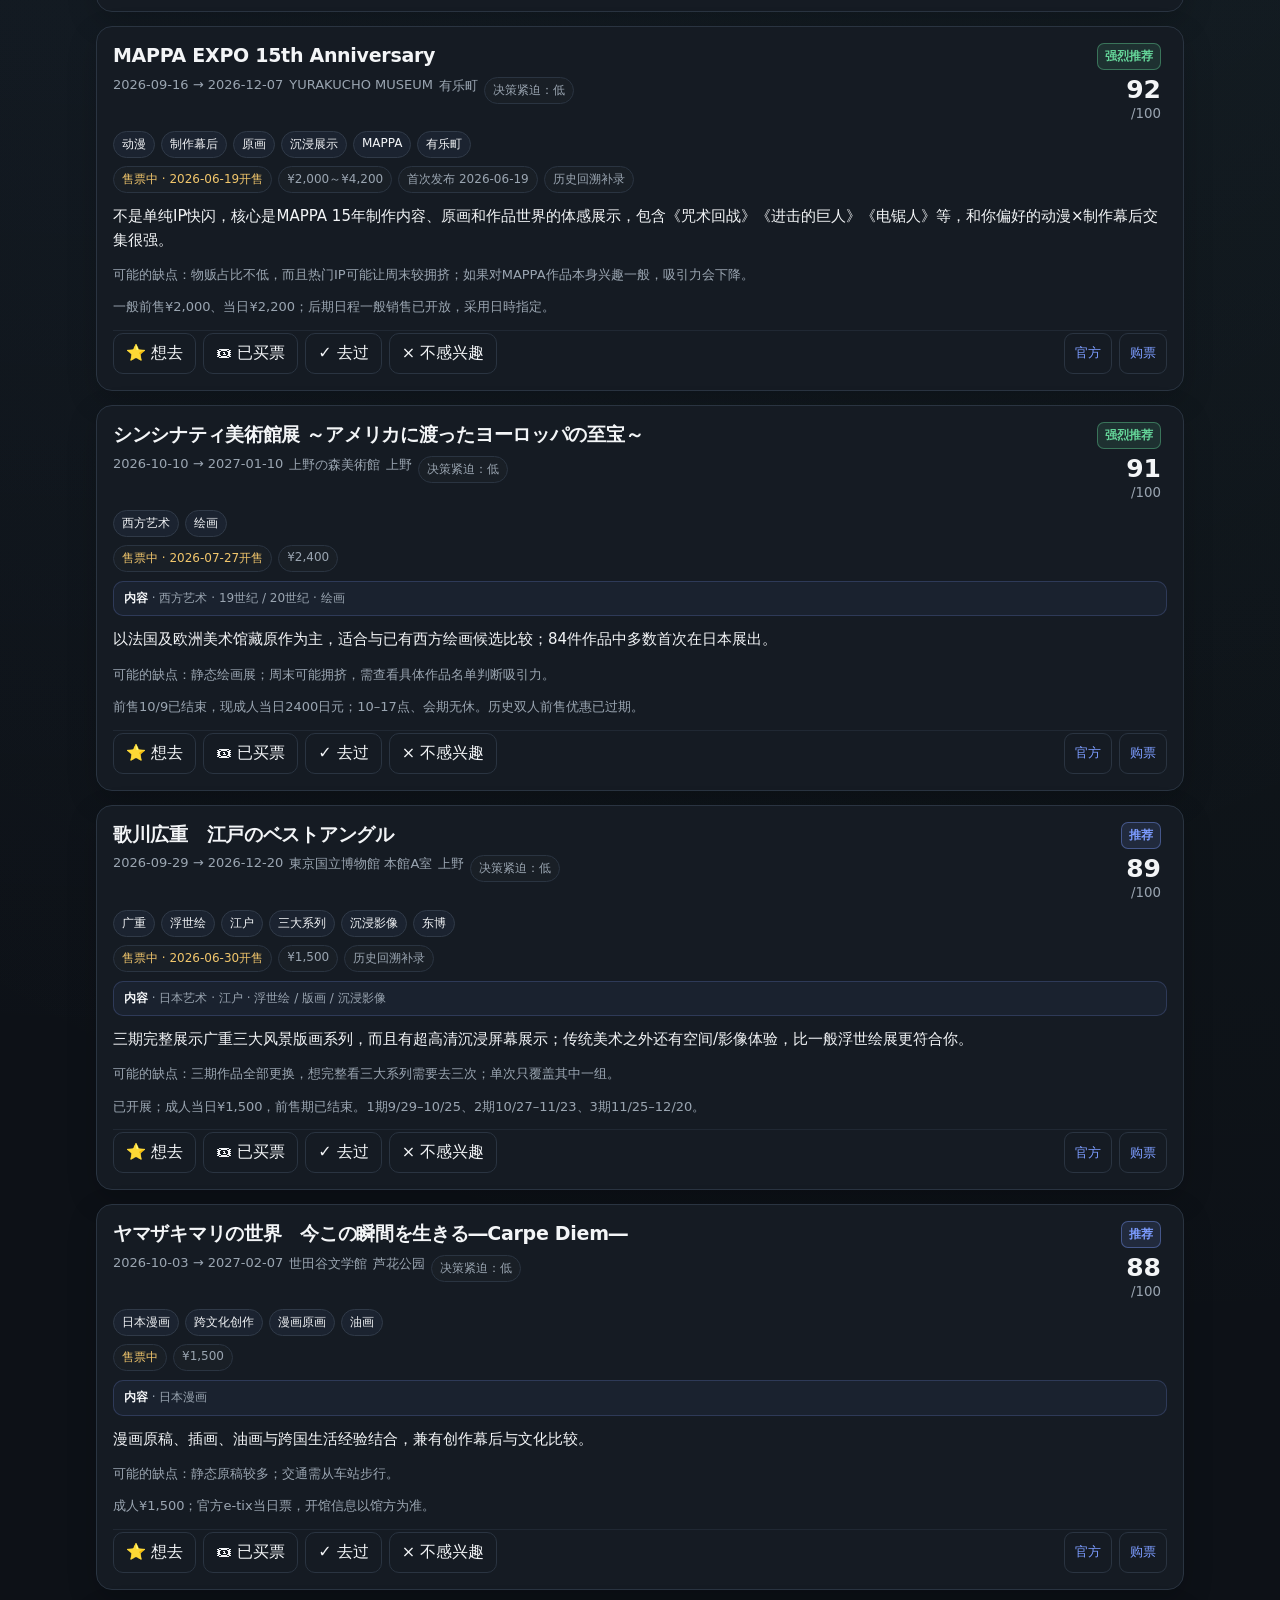
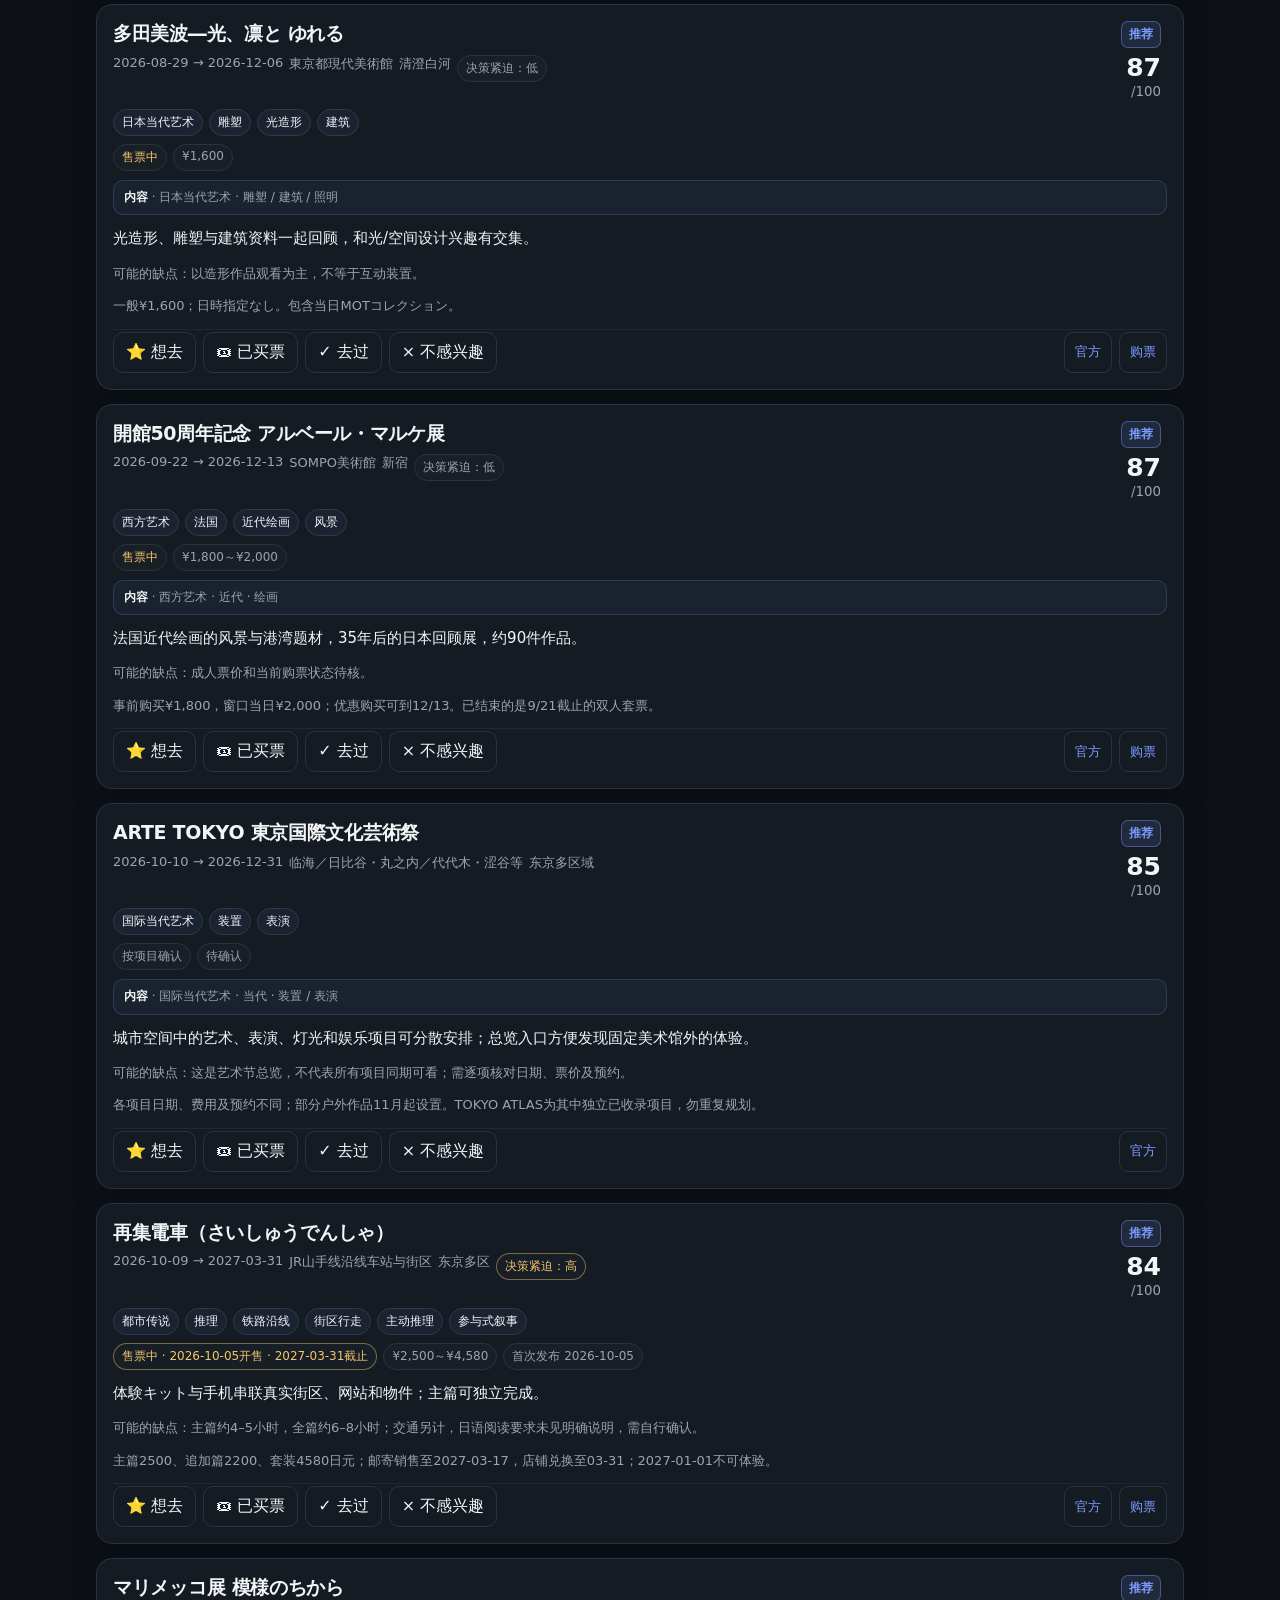
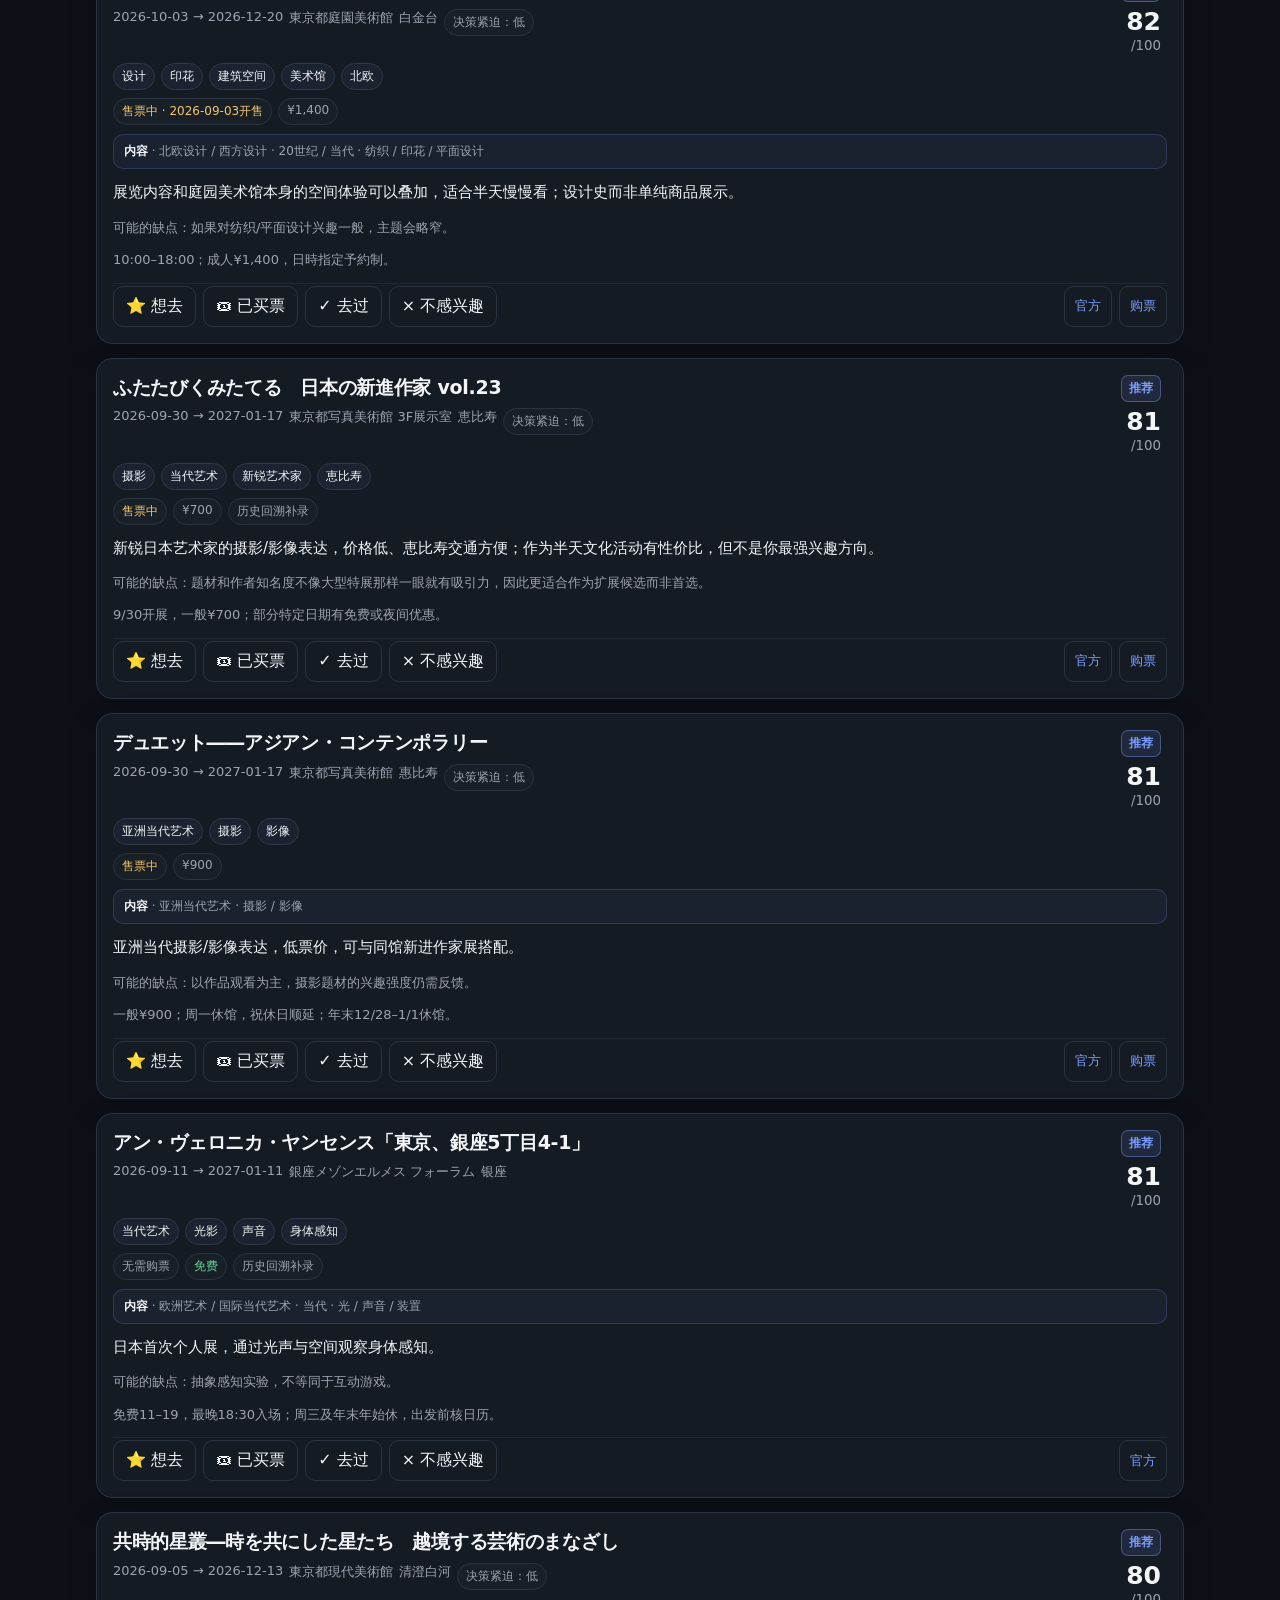
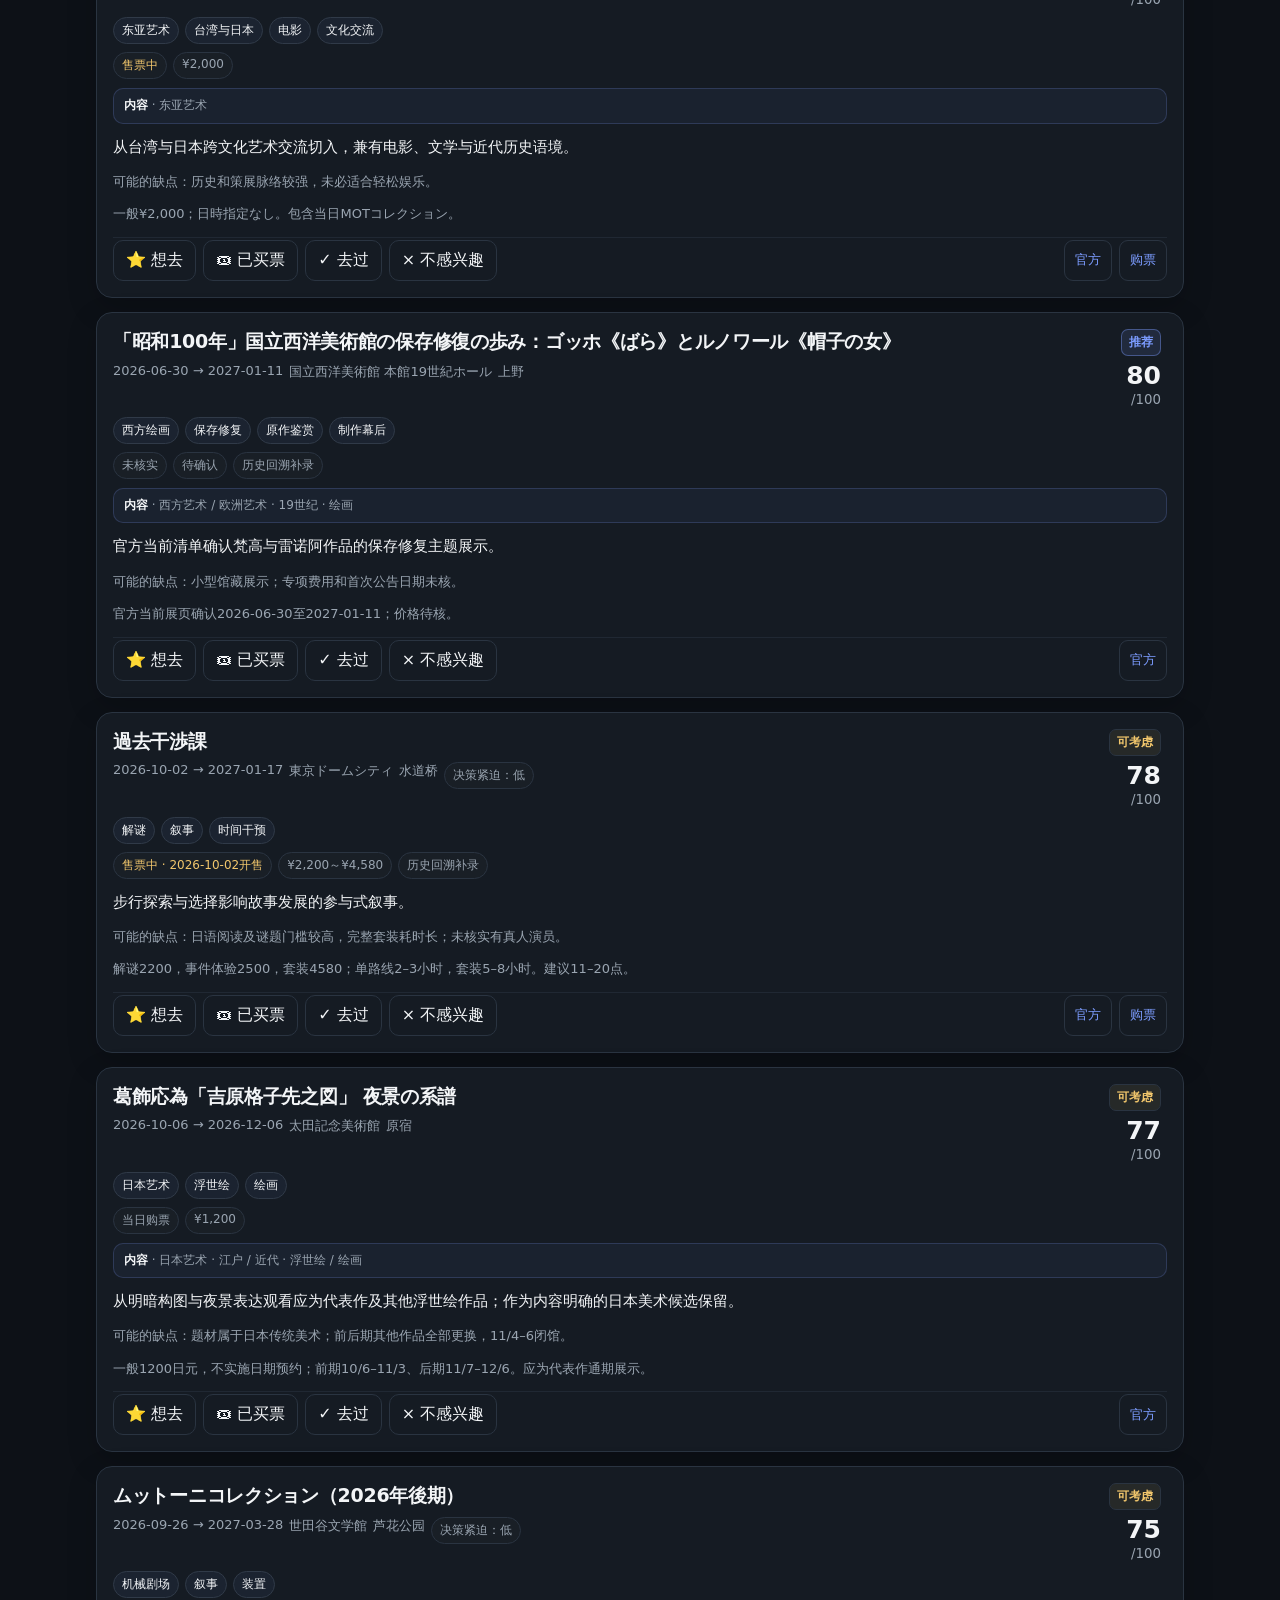
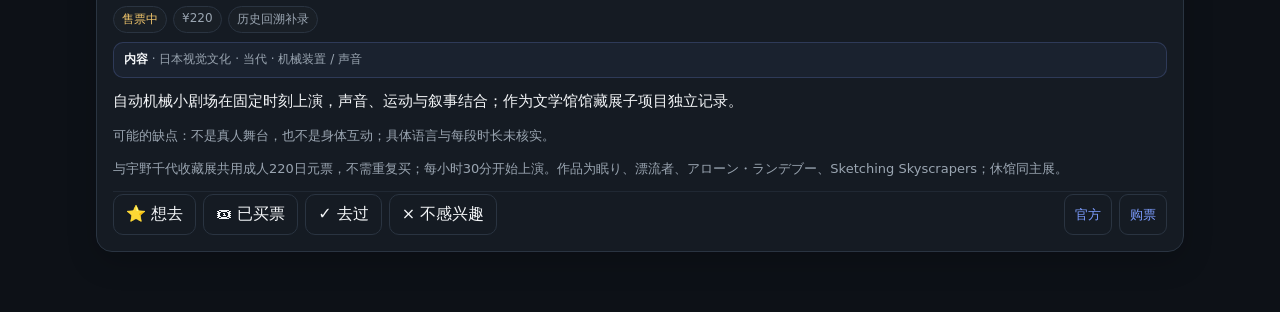
==== commit b2ff2a5a: "Move low-priority tab beside uninterested tab" ====
--- a/events/index.html
+++ b/events/index.html
@@ -51,11 +51,11 @@
   <nav class="tabs">
     <button class="tab active" data-view="now">本周/近期</button>
     <button class="tab" data-view="future">未来抢票</button>
-    <button class="tab" data-view="low" title="尚未反馈、学习后低于70分的有效活动">低优先</button>
     <button class="tab" data-view="interested">想去</button>
     <button class="tab" data-view="booked">已买票 · 共用</button>
     <button class="tab" data-view="visited">去过 · 共用</button>
     <button class="tab" data-view="rejected">不感兴趣</button>
+    <button class="tab" data-view="low" title="尚未反馈、学习后低于70分的有效活动">低优先</button>
   </nav>
   <p class="swipe-help">左右滑动切换页签 · 左滑下一页，右滑上一页</p>
   <section class="filters">
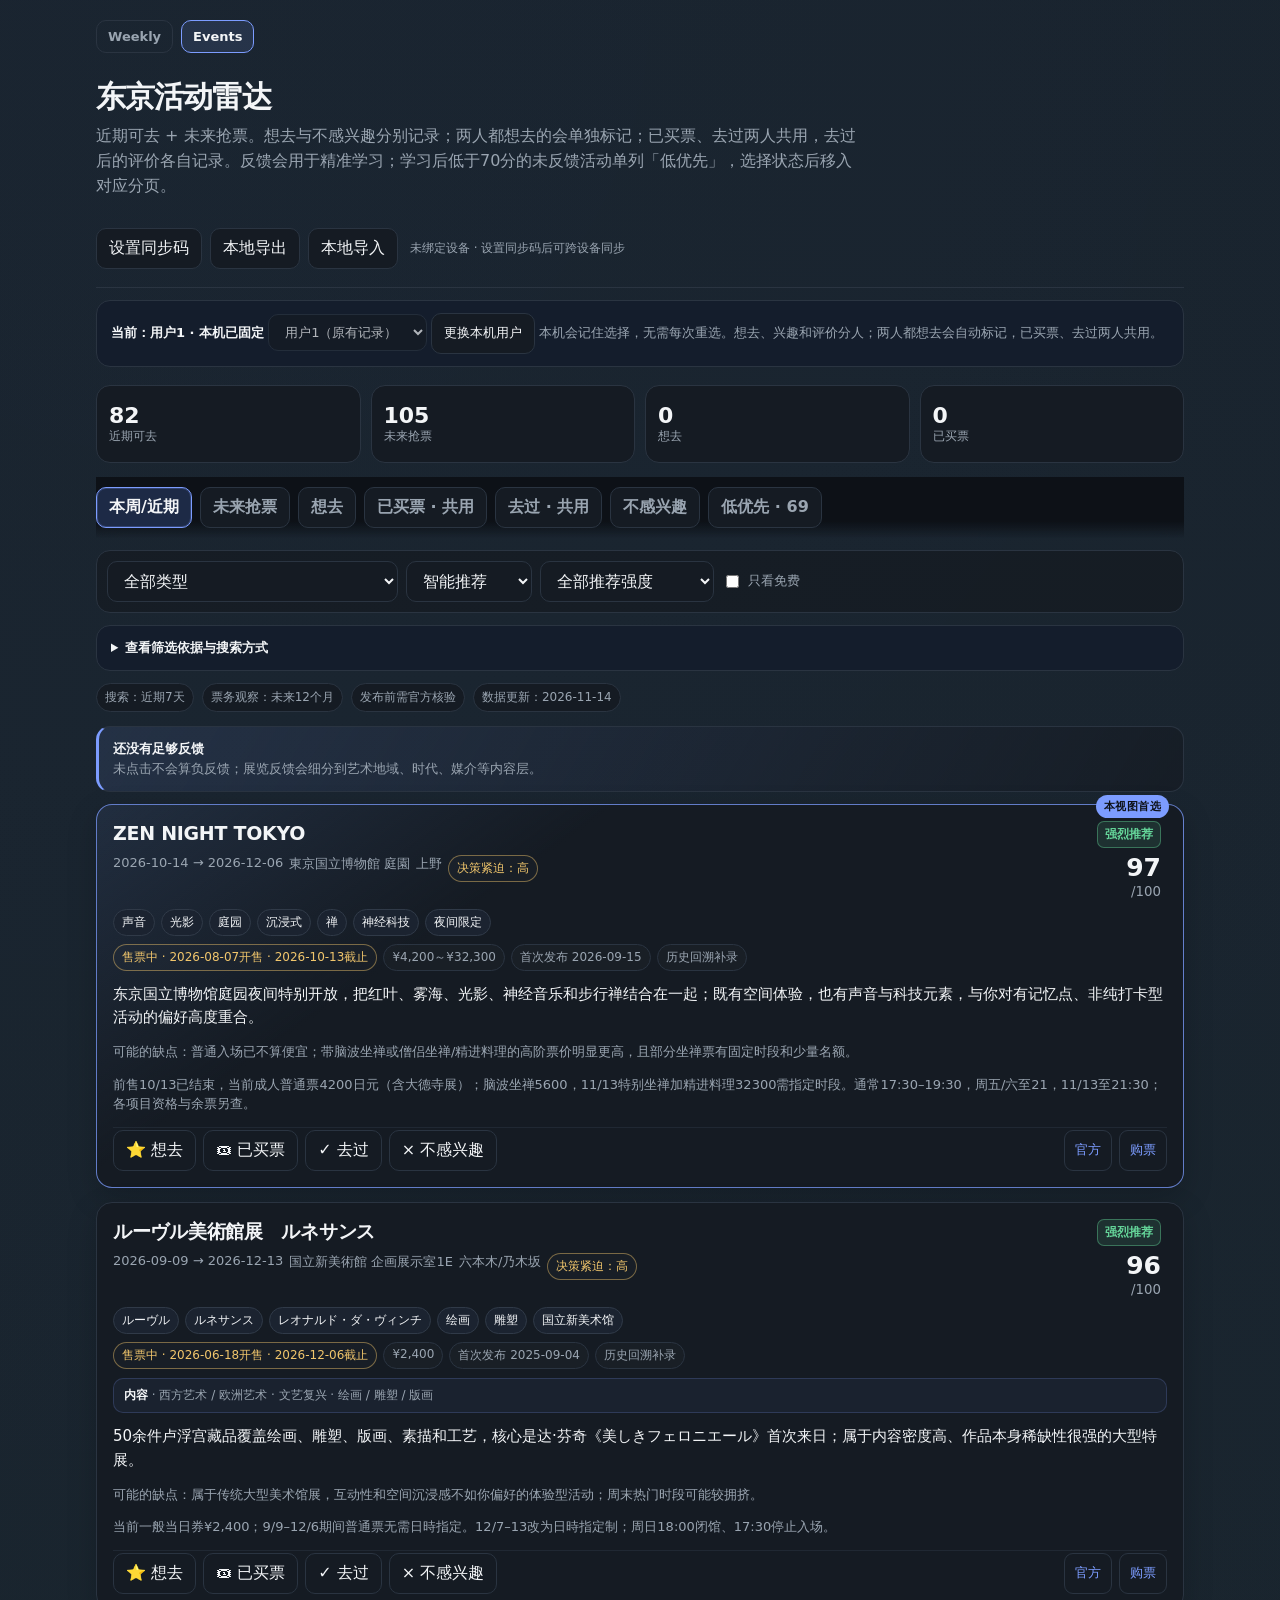
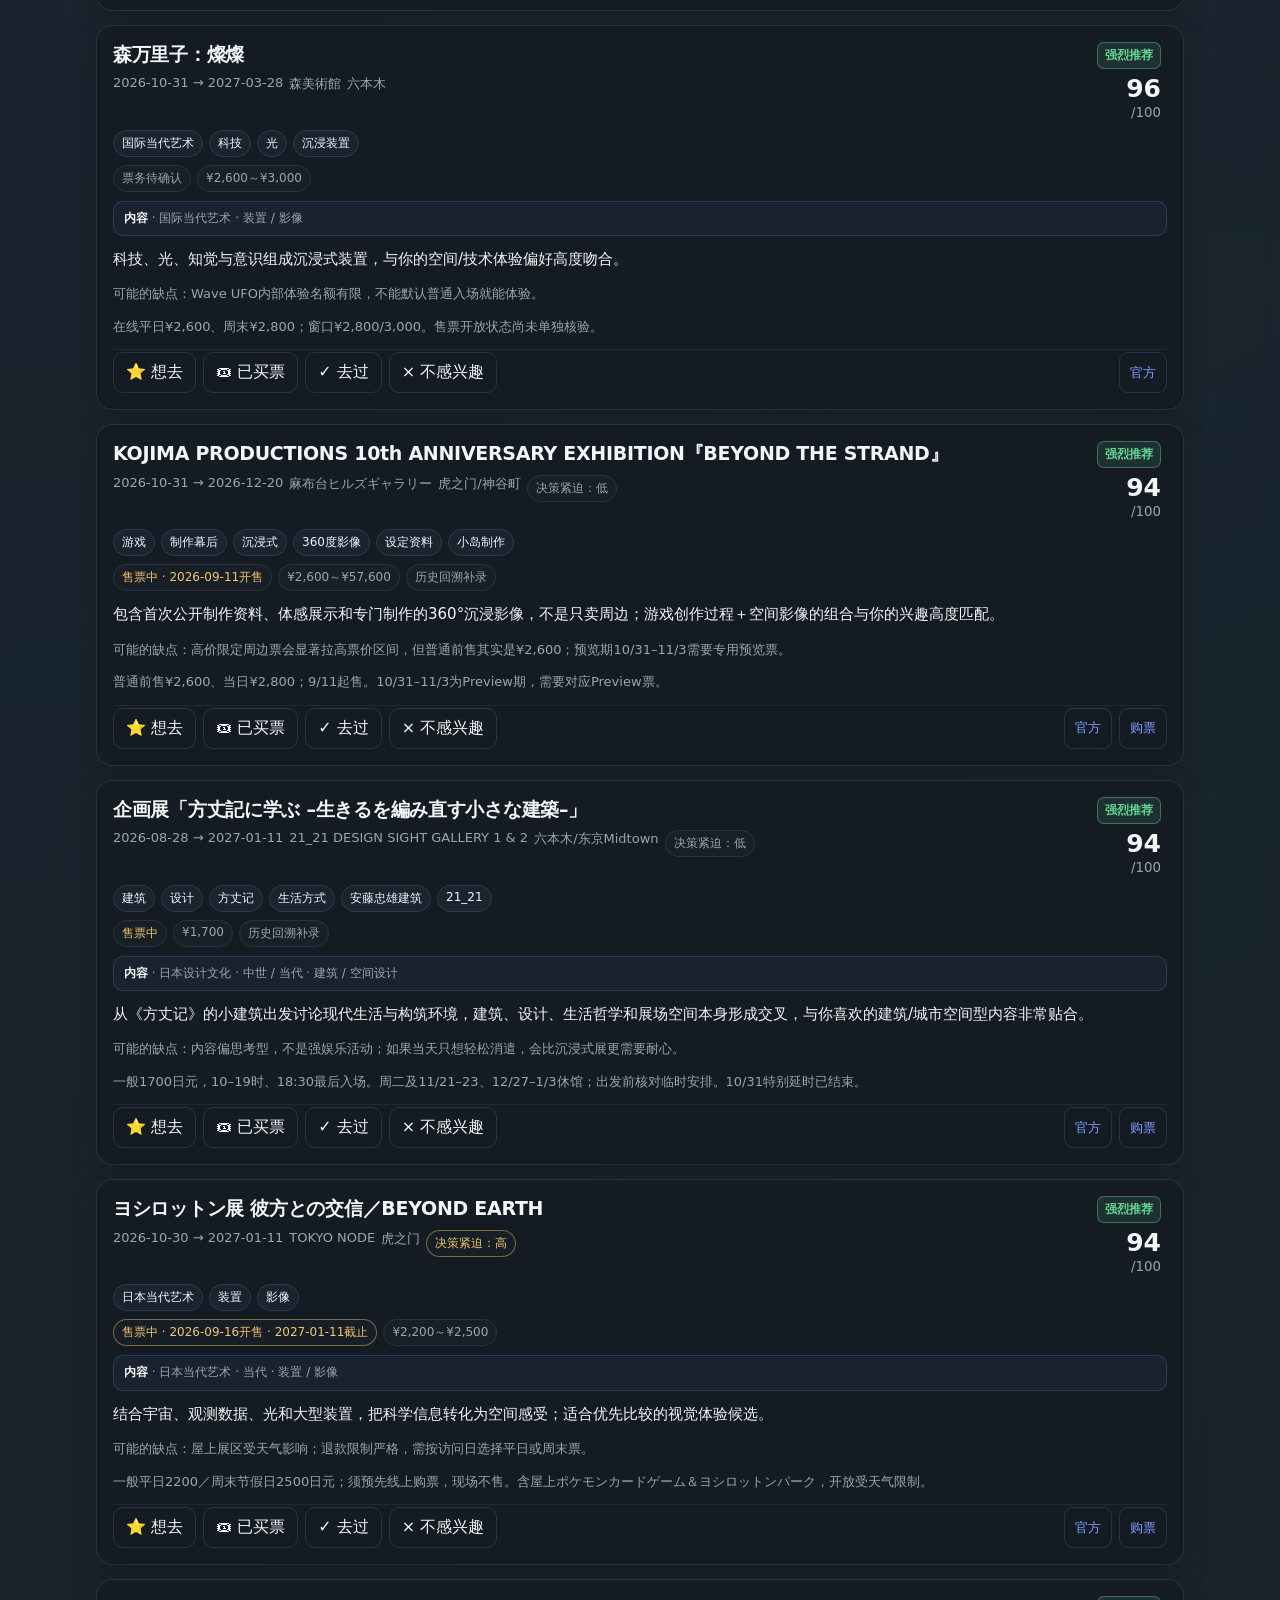
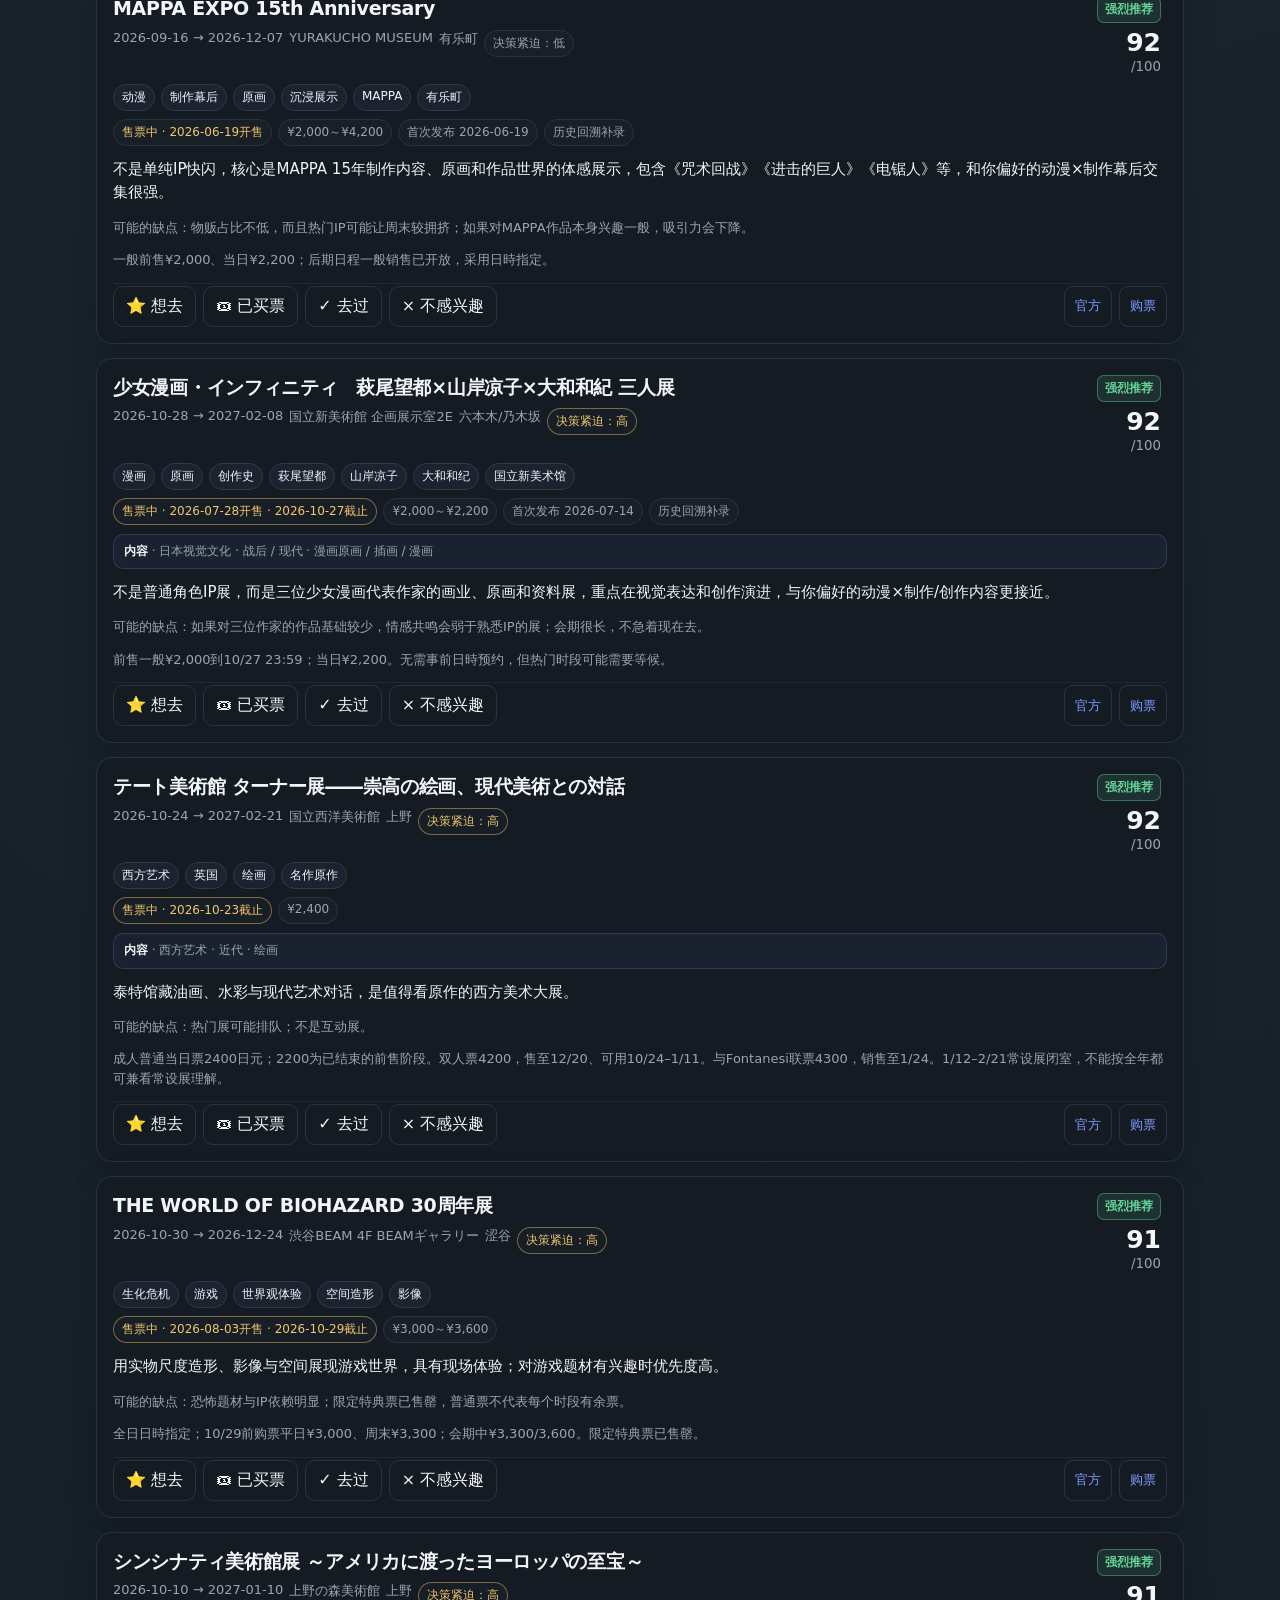
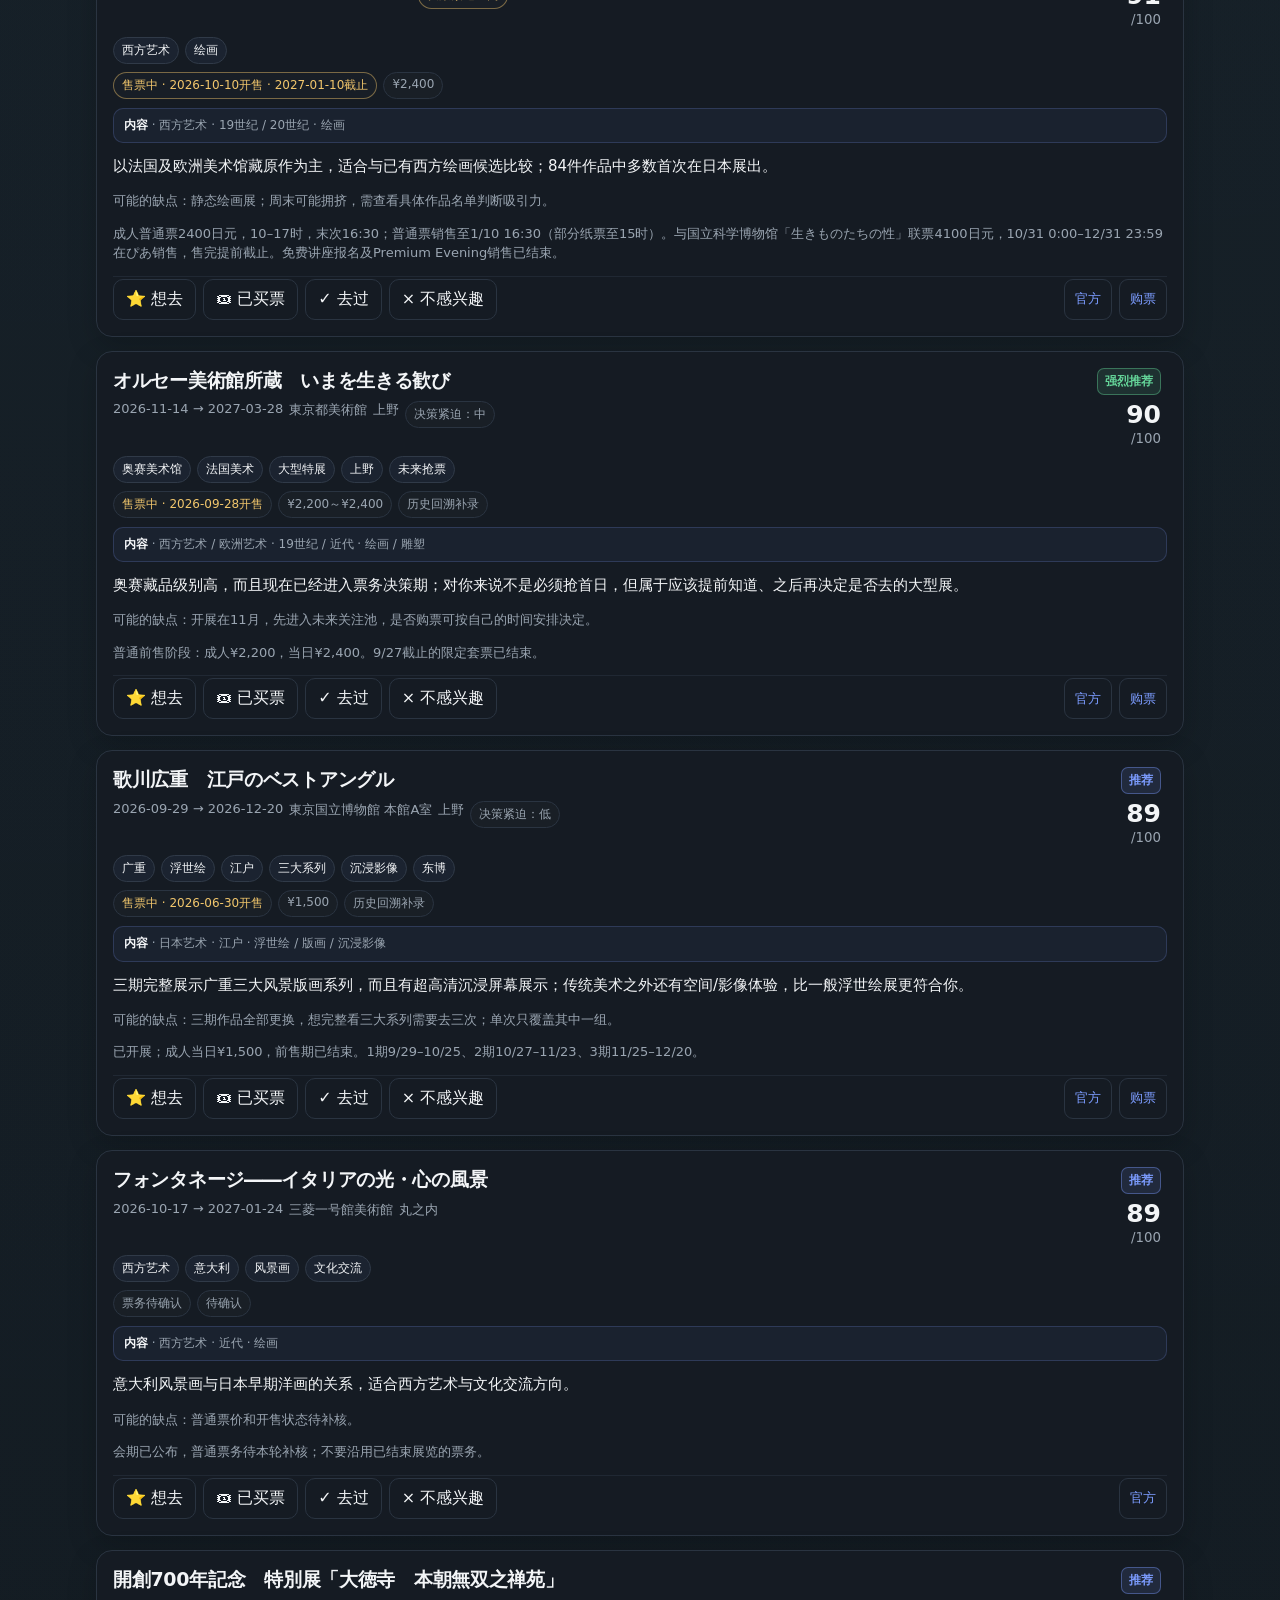
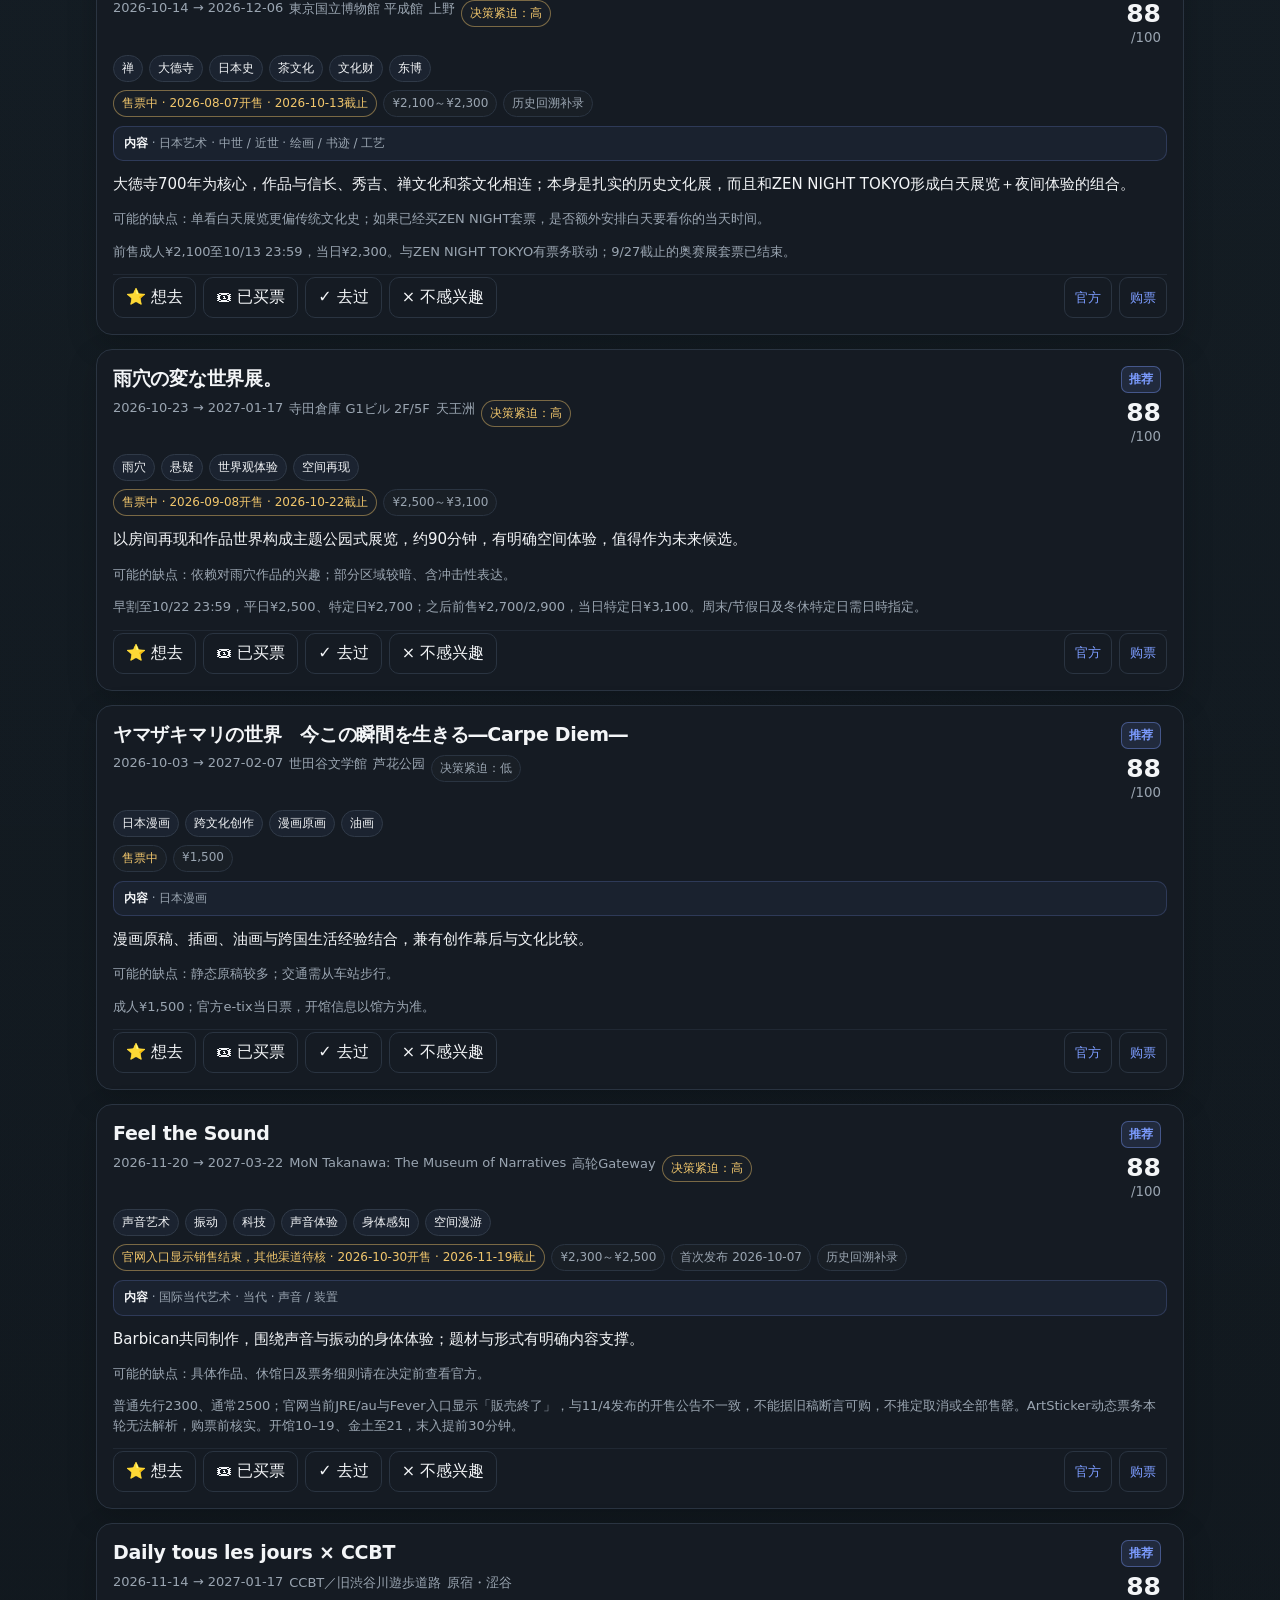
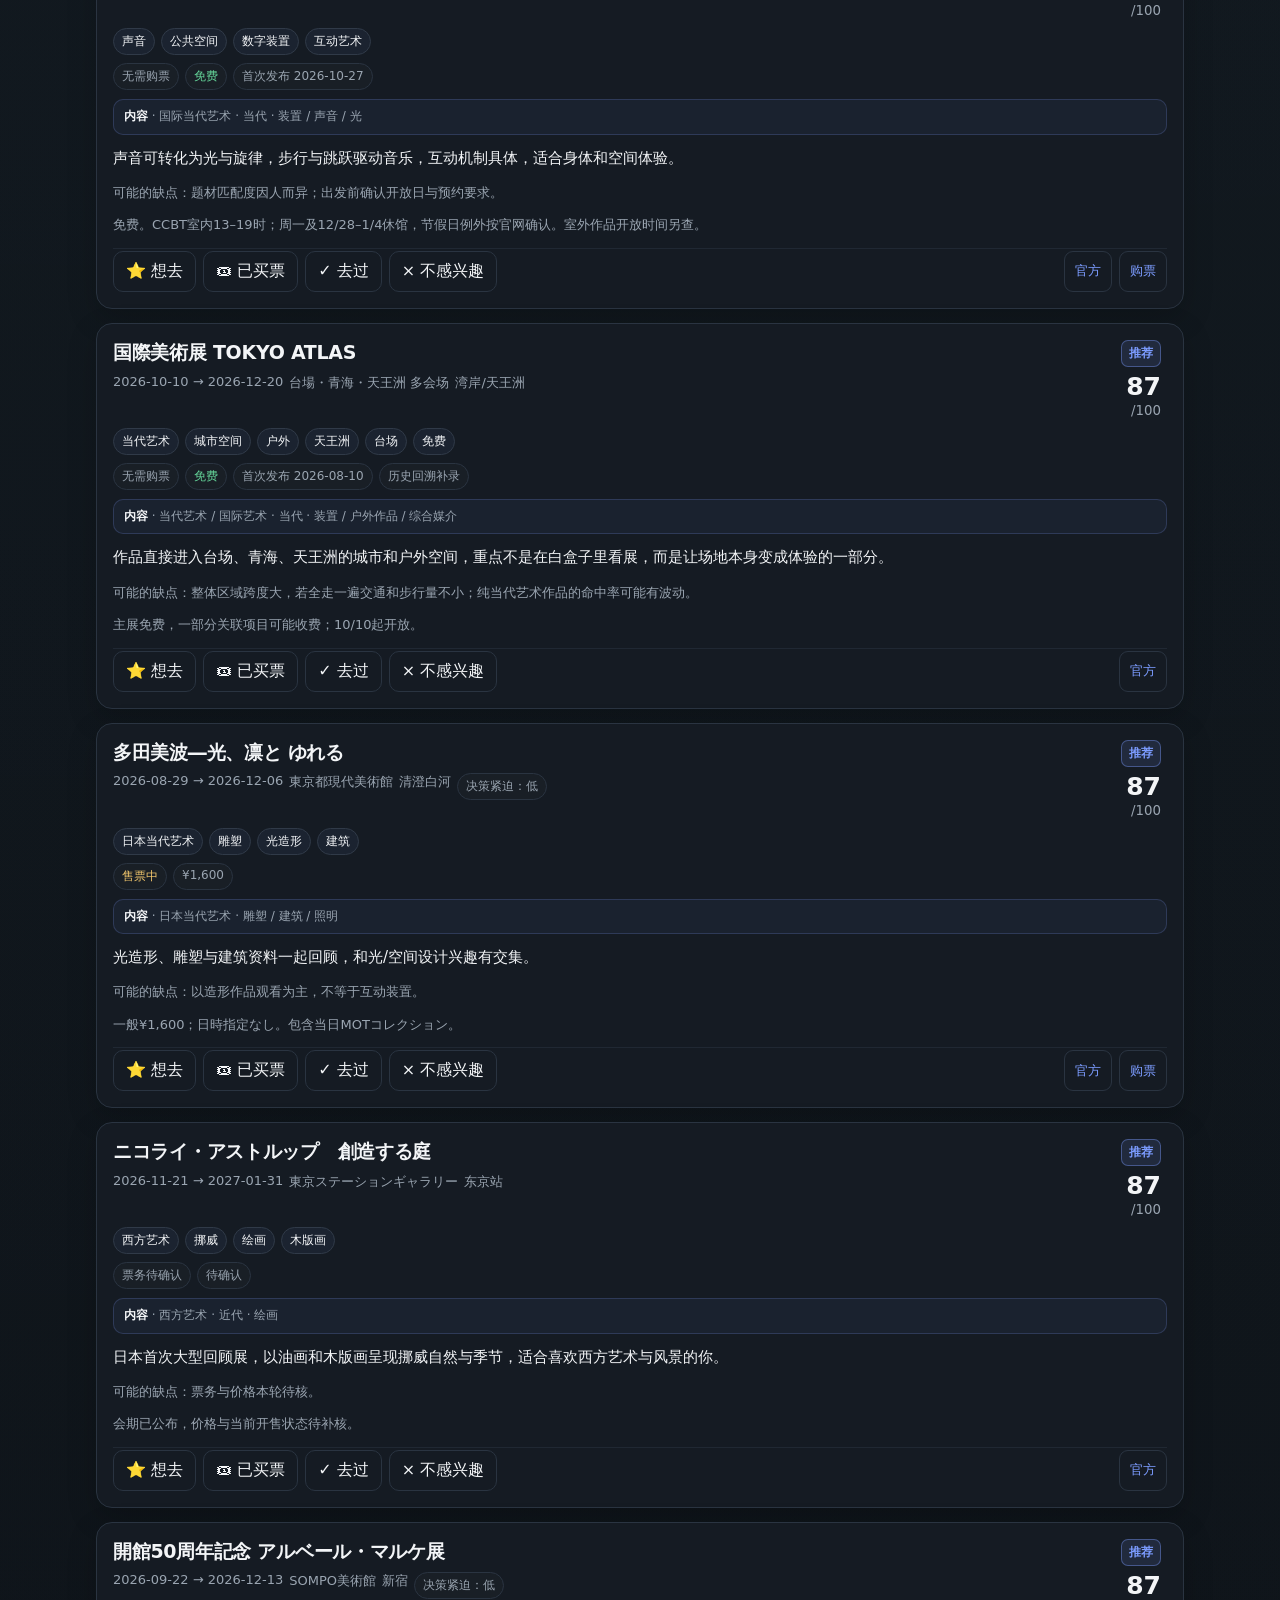
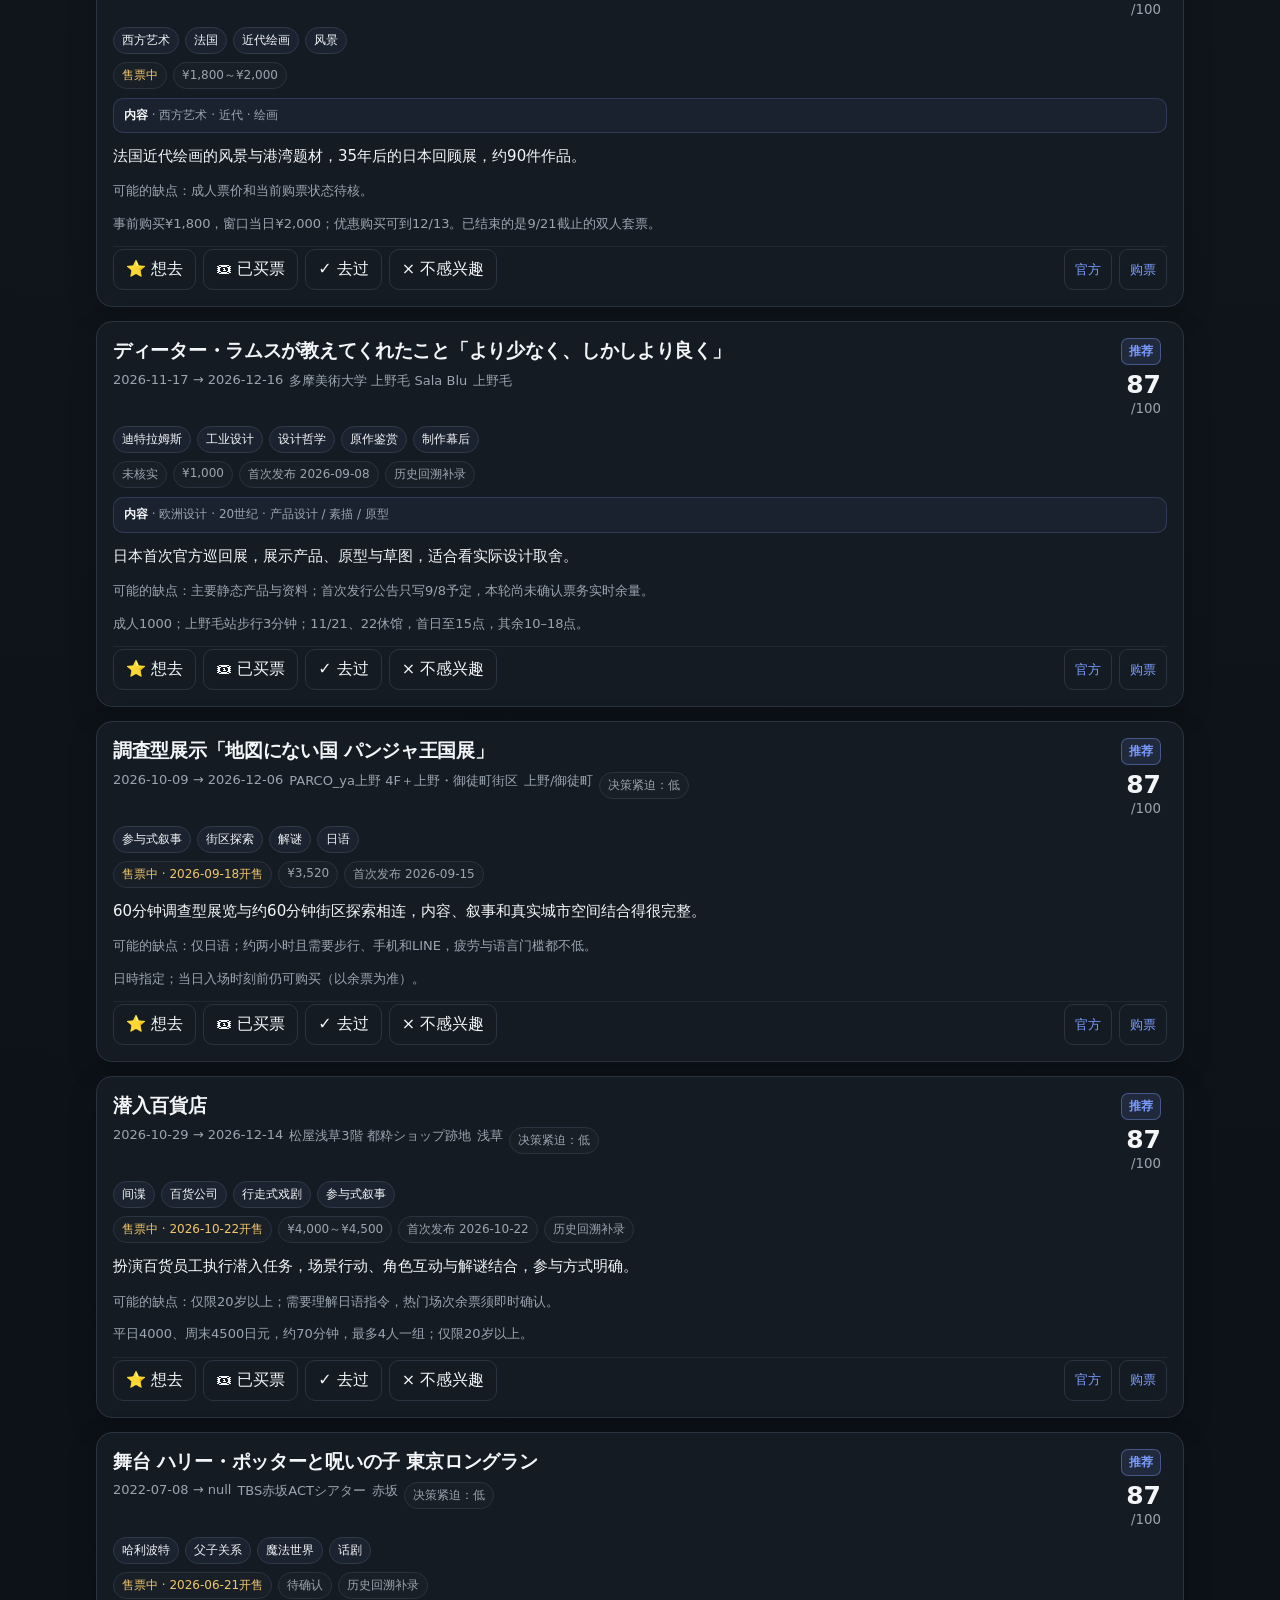
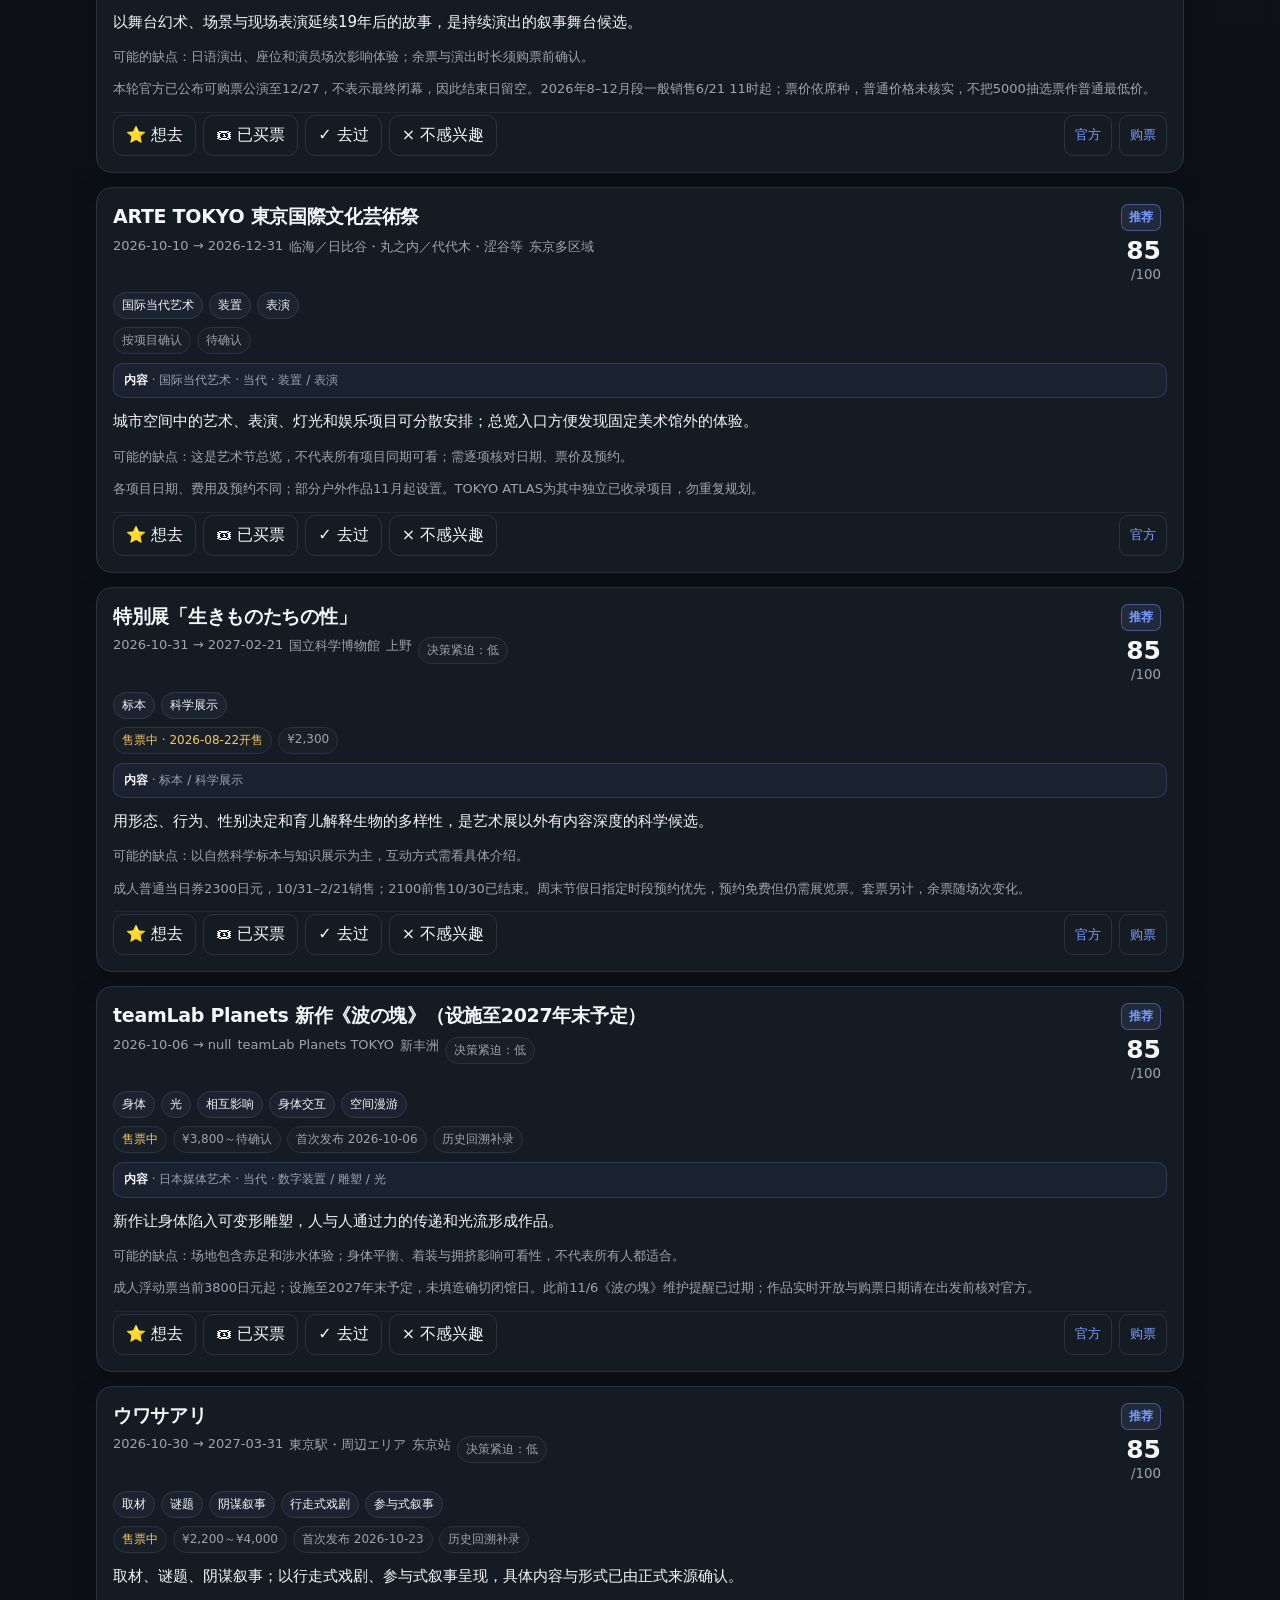
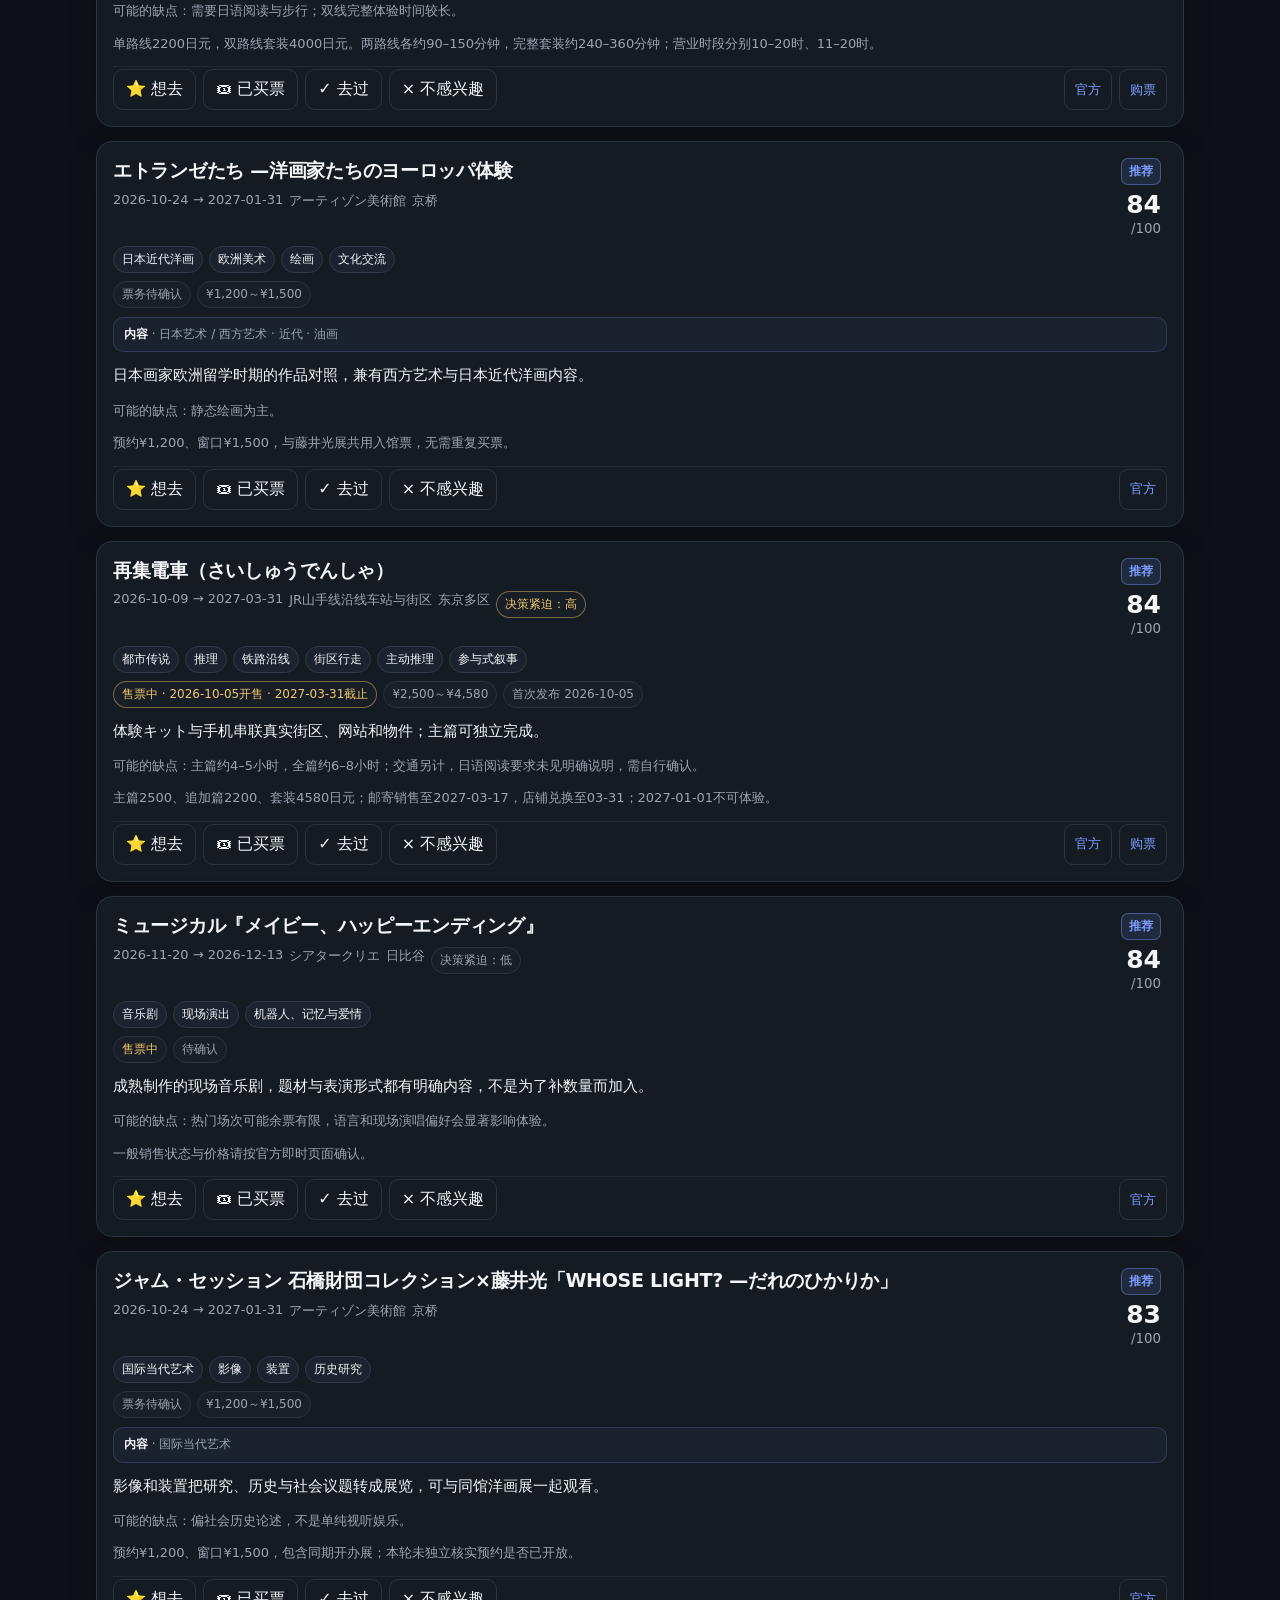
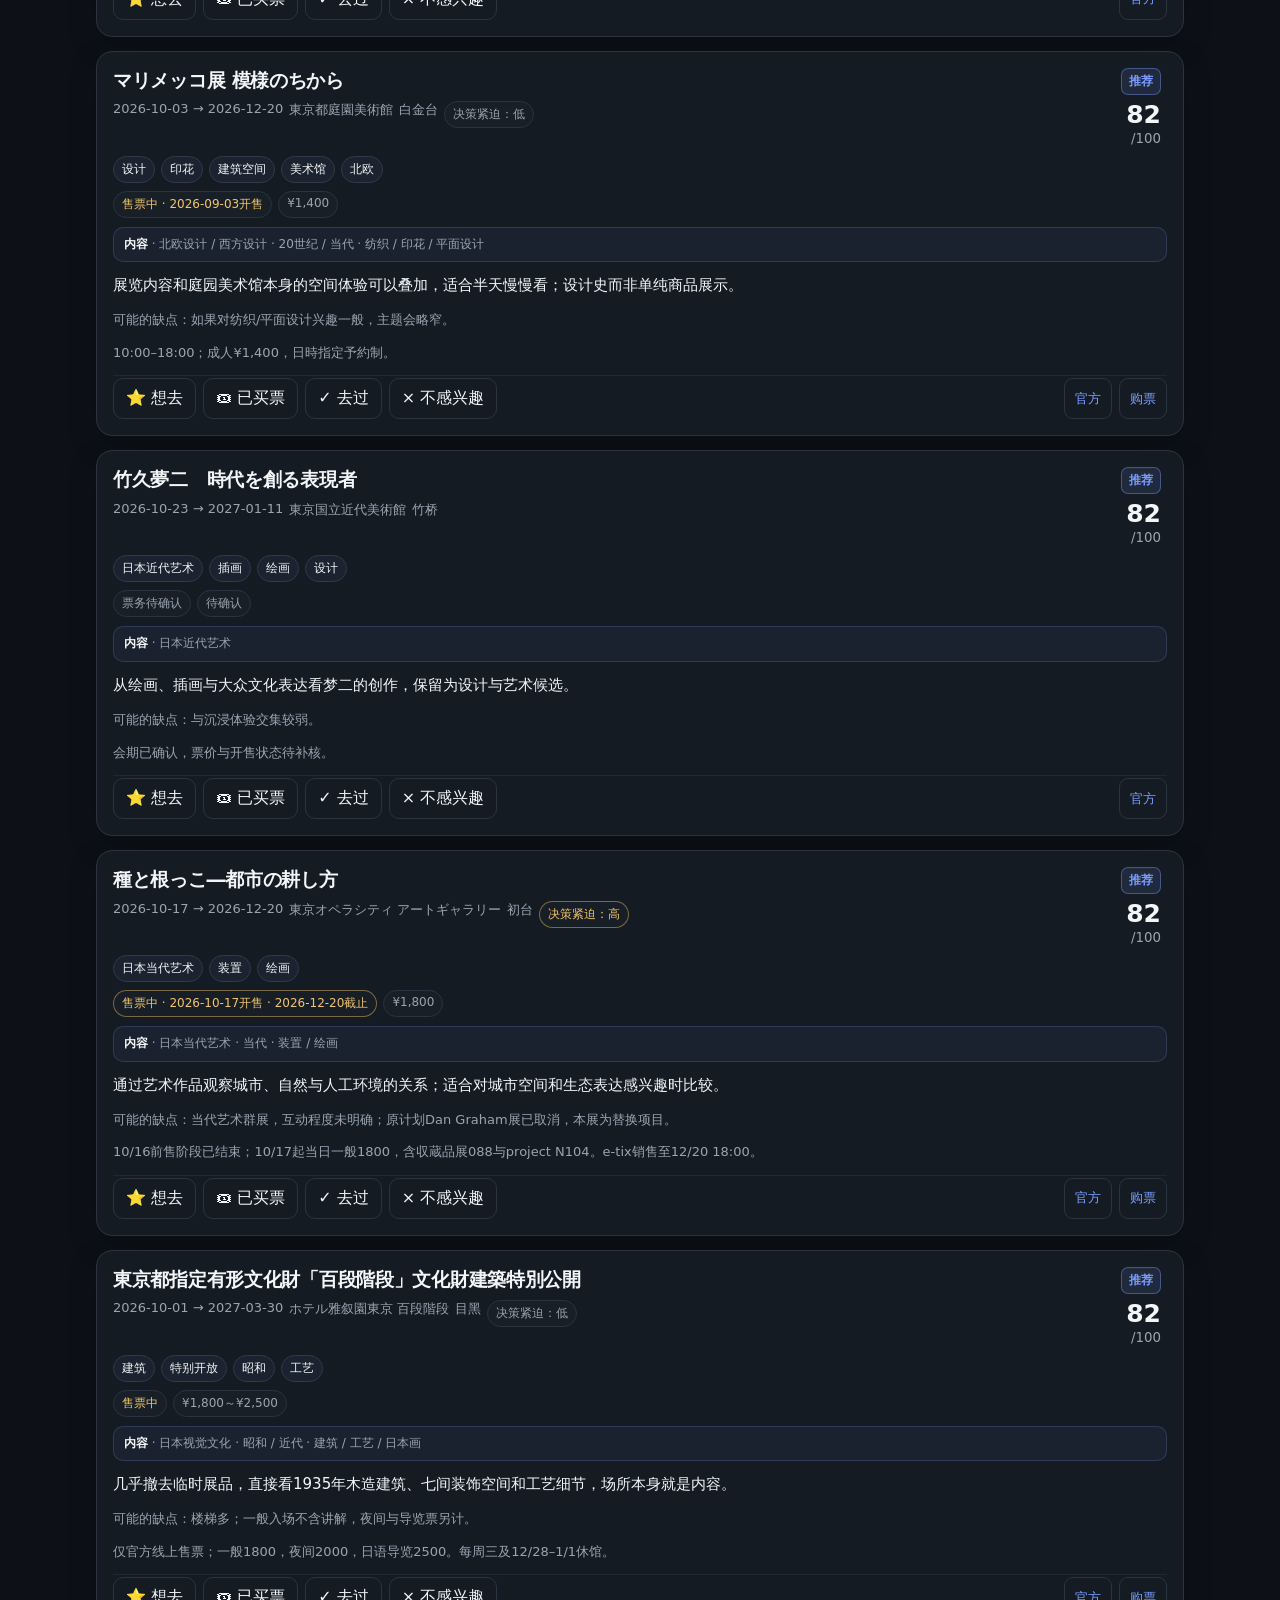
==== commit 50942066: "Add verification date filter to low priority events" ====
--- a/events/index.html
+++ b/events/index.html
@@ -63,6 +63,7 @@
     <select id="sort"><option value="smart">智能推荐</option><option value="score">原始推荐度</option><option value="ending">快结束</option><option value="sale">票务紧迫度</option><option value="price">价格低到高</option></select>
     <select id="strength" aria-label="推荐强度"><option value="">全部推荐强度</option><option value="strong">强烈推荐 · 90+</option><option value="recommended">推荐 · 80–89.9</option><option value="consider">可考虑 · 70–79.9</option><option value="low">低优先 · 低于70</option></select>
     <label><input id="freeOnly" type="checkbox"> 只看免费</label>
+    <select id="lowVerified" aria-label="低优先官方核验时间" hidden><option value="">全部核验时间</option><option value="7">近7天核验</option><option value="30">近30天核验</option><option value="older">超过30天未核验</option><option value="unknown">核验时间未知</option></select>
   </section>
   <details class="event-method notice" id="eventMethod">
     <summary>查看筛选依据与搜索方式</summary>
@@ -205,10 +206,11 @@
  $$('[data-cal-event]').forEach(b=>b.onclick=()=>{let target=document.getElementById('event-'+b.dataset.calEvent);if(target){target.scrollIntoView({behavior:window.matchMedia('(prefers-reduced-motion: reduce)').matches?'auto':'smooth',block:'start'});target.focus({preventScroll:true})}});
 }
 
-function render(){$('#mutualFilter').hidden=view!=='interested';$('#mutualCount').textContent='两人都想去 · '+events.filter(e=>isMutual(e.id)).length+' 项';$('#strength').disabled=view==='low';let strength=$('#strength').value,cat=$('#category').value,free=$('#freeOnly').checked,sort=$('#sort').value,a=events.filter(visible).filter(e=>view!=='interested'||$('#interestScope').value!=='mutual'||isMutual(e.id)).filter(e=>!strength||recommendationLevel(score(e)).key===strength).filter(e=>!cat||e.category===cat).filter(e=>!free||e.price_min===0);a.sort((x,y)=>view==='rejected'?Number(state(y.id).updated_at||0)-Number(state(x.id).updated_at||0):sort==='score'?y.recommendation-x.recommendation:sort==='ending'?t(x.end_date)-t(y.end_date):sort==='sale'?urgency(y)-urgency(x)||score(y)-score(x):sort==='price'?(x.price_min??999999)-(y.price_min??999999):view==='interested'?decisionInfo(x).rank-decisionInfo(y).rank||score(y)-score(x):score(y)-score(x));renderDecisionCalendar(a);$('#learning').innerHTML=learning();$('#learning').hidden=view==='interested';$('#list').innerHTML=a.length?a.map((e,i)=>card(e,i)).join(''):'<div class="empty">当前筛选下没有活动。</div>';let active=events.filter(e=>candidateView(e)==='now').length,future=events.filter(e=>candidateView(e)==='future').length,low=events.filter(e=>candidateView(e)==='low').length,interested=Object.keys({...fb,...sharedFb}).map(state).filter(x=>x.interest==='yes'&&!x.booked&&!x.visited).length,booked=Object.keys({...fb,...sharedFb}).map(state).filter(x=>x.booked&&!x.visited).length;$('#stats').innerHTML=[['近期可去',active],['未来抢票',future],['想去',interested],['已买票',booked]].map(x=>'<div class="stat"><b>'+x[1]+'</b><span>'+x[0]+'</span></div>').join('');$('.tab[data-view="low"]').textContent='低优先 · '+low;bind()}
+function lowVerifiedMatch(e,filter){if(!filter)return true;let n=Date.parse(e.last_verified_at||'');if(!Number.isFinite(n))return filter==='unknown';if(filter==='unknown')return false;let age=Date.now()-n;return age>=0&&(filter==='older'?age>30*864e5:age<=Number(filter)*864e5)}
+function render(){$('#lowVerified').hidden=view!=='low';$('#mutualFilter').hidden=view!=='interested';$('#mutualCount').textContent='两人都想去 · '+events.filter(e=>isMutual(e.id)).length+' 项';$('#strength').disabled=view==='low';let strength=$('#strength').value,cat=$('#category').value,free=$('#freeOnly').checked,sort=$('#sort').value,a=events.filter(visible).filter(e=>view!=='interested'||$('#interestScope').value!=='mutual'||isMutual(e.id)).filter(e=>!strength||recommendationLevel(score(e)).key===strength).filter(e=>!cat||e.category===cat).filter(e=>!free||e.price_min===0).filter(e=>view!=='low'||lowVerifiedMatch(e,$('#lowVerified').value));a.sort((x,y)=>view==='rejected'?Number(state(y.id).updated_at||0)-Number(state(x.id).updated_at||0):sort==='score'?y.recommendation-x.recommendation:sort==='ending'?t(x.end_date)-t(y.end_date):sort==='sale'?urgency(y)-urgency(x)||score(y)-score(x):sort==='price'?(x.price_min??999999)-(y.price_min??999999):view==='interested'?decisionInfo(x).rank-decisionInfo(y).rank||score(y)-score(x):score(y)-score(x));renderDecisionCalendar(a);$('#learning').innerHTML=learning();$('#learning').hidden=view==='interested';$('#list').innerHTML=a.length?a.map((e,i)=>card(e,i)).join(''):'<div class="empty">当前筛选下没有活动。</div>';let active=events.filter(e=>candidateView(e)==='now').length,future=events.filter(e=>candidateView(e)==='future').length,low=events.filter(e=>candidateView(e)==='low').length,interested=Object.keys({...fb,...sharedFb}).map(state).filter(x=>x.interest==='yes'&&!x.booked&&!x.visited).length,booked=Object.keys({...fb,...sharedFb}).map(state).filter(x=>x.booked&&!x.visited).length;$('#stats').innerHTML=[['近期可去',active],['未来抢票',future],['想去',interested],['已买票',booked]].map(x=>'<div class="stat"><b>'+x[1]+'</b><span>'+x[0]+'</span></div>').join('');$('.tab[data-view="low"]').textContent='低优先 · '+low;bind()}
 function rejectReasonLabel(s){let m={content:'内容本身没兴趣',too_far:'太远 / 交通麻烦',too_expensive:'太贵',timing:'时间不合适',too_commercial:'太商业 / 像购物活动',similar:'已体验过类似内容'};return s?.interest==='no'?'<div class="reject-reason"><b>不感兴趣原因</b> · '+(m[s.no_reason]||'未填写')+'</div>':''}
 function contentProfileLine(e){let cp=e.learning_features?.content_profile||{},parts=[];if(cp.art_regions?.length)parts.push(cp.art_regions.slice(0,2).join(' / '));if(cp.periods?.length)parts.push(cp.periods.slice(0,2).join(' / '));if(cp.media?.length)parts.push(cp.media.slice(0,3).join(' / '));return parts.length?'<div class="content-profile"><b>内容</b> · '+parts.join(' · ')+'</div>':''}
-function card(e,i){let value=score(e),level=recommendationLevel(value),s=state(e.id),p=e.price_min===e.price_max?money(e.price_min):money(e.price_min)+'～'+money(e.price_max),r=s.visited?'<div class="notice visit-rating"><b>去过后的体验：</b> <button type="button" data-rate="great" data-id="'+e.id+'" class="'+(s.visit_rating==='great'?'active':'')+'" aria-pressed="'+(s.visit_rating==='great'?'true':'false')+'">很值</button> <button type="button" data-rate="ok" data-id="'+e.id+'" class="'+(s.visit_rating==='ok'?'active':'')+'" aria-pressed="'+(s.visit_rating==='ok'?'true':'false')+'">一般</button> <button type="button" data-rate="bad" data-id="'+e.id+'" class="'+(s.visit_rating==='bad'?'active':'')+'" aria-pressed="'+(s.visit_rating==='bad'?'true':'false')+'">不值</button>'+(s.visit_rating?'<span class="visit-rating-saved">已记录</span>':'')+'</div>':'';return'<article id="event-'+calEscape(e.id)+'" tabindex="-1" style="scroll-margin-top:75px" class="card '+(i===0&&$('#sort').value==='smart'&&level.key==='strong'?'best':'')+'"><div class="head"><div><div class="title">'+e.title+'</div><div class="meta"><span>'+period(e)+'</span><span>'+e.venue+'</span><span>'+e.area+'</span></div></div><div class="score"><span class="recommendation-level '+level.key+'" title="按反馈学习后的兴趣匹配分数分级">'+level.label+'</span><b>'+value+'</b><small>/100'+(delta(e)?' · 学习后':'')+'</small></div></div>'+(view==='interested'?decisionStrip(e):'')+(isMutual(e.id)?'<div class="notice"><strong>♥ 两人都想去</strong></div>':'')+'<div class="tags">'+e.tags.map(x=>'<span class="tag">'+x+'</span>').join('')+'</div><div class="meta"><span class="pill '+((e.ticket_status==='on_sale'||e.ticket_status==='lottery')?'sale':'')+'">'+ticket(e)+'</span><span class="pill '+(e.price_min===0?'free':'')+'">'+p+'</span>'+(e.bucket==='future'?'<span class="pill sale">未来关注</span>':'')+(e.announcement_date?'<span class="pill">首次发布 '+e.announcement_date+'</span>':'')+(e.backfilled_from_archive?'<span class="pill">历史回溯补录</span>':'')+'</div>'+contentProfileLine(e)+rejectReasonLabel(s)+'<p class="why">'+e.why+'</p><p class="drawback">可能的缺点：'+e.drawback+'</p><p class="drawback">'+(e.ticket_note||'')+'</p><div class="row"><button data-act="interest" data-id="'+e.id+'" class="'+(s.interest==='yes'?'active':'')+'">⭐ 想去</button><button data-act="booked" data-id="'+e.id+'" class="'+(s.booked?'active':'')+'">🎟 已买票</button><button data-act="visited" data-id="'+e.id+'" class="good '+(s.visited?'active':'')+'">✓ 去过</button><button data-act="no" data-id="'+e.id+'" class="bad '+(s.interest==='no'?'active':'')+'">× 不感兴趣</button><div class="links"><a href="'+e.source_url+'" target="_blank">官方</a>'+(e.ticket_url?'<a href="'+e.ticket_url+'" target="_blank">购票</a>':'')+'</div></div>'+r+'</article>'}
+function card(e,i){let value=score(e),level=recommendationLevel(value),s=state(e.id),p=e.price_min===e.price_max?money(e.price_min):money(e.price_min)+'～'+money(e.price_max),r=s.visited?'<div class="notice visit-rating"><b>去过后的体验：</b> <button type="button" data-rate="great" data-id="'+e.id+'" class="'+(s.visit_rating==='great'?'active':'')+'" aria-pressed="'+(s.visit_rating==='great'?'true':'false')+'">很值</button> <button type="button" data-rate="ok" data-id="'+e.id+'" class="'+(s.visit_rating==='ok'?'active':'')+'" aria-pressed="'+(s.visit_rating==='ok'?'true':'false')+'">一般</button> <button type="button" data-rate="bad" data-id="'+e.id+'" class="'+(s.visit_rating==='bad'?'active':'')+'" aria-pressed="'+(s.visit_rating==='bad'?'true':'false')+'">不值</button>'+(s.visit_rating?'<span class="visit-rating-saved">已记录</span>':'')+'</div>':'';return'<article id="event-'+calEscape(e.id)+'" tabindex="-1" style="scroll-margin-top:75px" class="card '+(i===0&&$('#sort').value==='smart'&&level.key==='strong'?'best':'')+'"><div class="head"><div>'+(isMutual(e.id)?'<div class="mutual-status"><span class="mutual-badge">♥ 两人都想去</span></div>':'')+'<div class="title">'+e.title+'</div><div class="meta"><span>'+period(e)+'</span><span>'+e.venue+'</span><span>'+e.area+'</span></div></div><div class="score"><span class="recommendation-level '+level.key+'" title="按反馈学习后的兴趣匹配分数分级">'+level.label+'</span><b>'+value+'</b><small>/100'+(delta(e)?' · 学习后':'')+'</small></div></div>'+(view==='interested'?decisionStrip(e):'')+'<div class="tags">'+e.tags.map(x=>'<span class="tag">'+x+'</span>').join('')+'</div><div class="meta"><span class="pill '+((e.ticket_status==='on_sale'||e.ticket_status==='lottery')?'sale':'')+'">'+ticket(e)+'</span><span class="pill '+(e.price_min===0?'free':'')+'">'+p+'</span>'+(e.bucket==='future'?'<span class="pill sale">未来关注</span>':'')+(e.announcement_date?'<span class="pill">首次发布 '+e.announcement_date+'</span>':'')+(view==='low'?'<span class="pill">官方核验 '+(e.last_verified_at?calEscape(String(e.last_verified_at).slice(0,10)):'时间未知')+'</span>':'')+(e.backfilled_from_archive?'<span class="pill">历史回溯补录</span>':'')+'</div>'+contentProfileLine(e)+rejectReasonLabel(s)+'<p class="why">'+e.why+'</p><p class="drawback">可能的缺点：'+e.drawback+'</p><p class="drawback">'+(e.ticket_note||'')+'</p><div class="row"><button data-act="interest" data-id="'+e.id+'" class="'+(s.interest==='yes'?'active':'')+'">⭐ 想去</button><button data-act="booked" data-id="'+e.id+'" class="'+(s.booked?'active':'')+'">🎟 已买票</button><button data-act="visited" data-id="'+e.id+'" class="good '+(s.visited?'active':'')+'">✓ 去过</button><button data-act="no" data-id="'+e.id+'" class="bad '+(s.interest==='no'?'active':'')+'">× 不感兴趣</button><div class="links"><a href="'+e.source_url+'" target="_blank">官方</a>'+(e.ticket_url?'<a href="'+e.ticket_url+'" target="_blank">购票</a>':'')+'</div></div>'+r+'</article>'}
 function bind(){$$('[data-act]').forEach(b=>b.onclick=()=>{let id=b.dataset.id,a=b.dataset.act,s=state(id),now=Date.now();
 if(a==='interest'){if(s.interest==='yes')patch(id,{interest:null,interest_at:0});else patch(id,{interest:'yes',interest_at:now,booked:false,booked_at:0,visited:false,visited_at:0,visit_rating:null,rating_at:0,no_reason:null,no_reason_at:0})}
 if(a==='booked'){if(s.booked)patch(id,{booked:false,booked_at:0});else patch(id,{booked:true,booked_at:now,interest:null,interest_at:0,visited:false,visited_at:0,visit_rating:null,rating_at:0,no_reason:null,no_reason_at:0});setSharedStatus(id,s.booked?'none':'booked')}
@@ -241,7 +243,7 @@
   const nav=$('.tabs');window.scrollTo({top:Math.max(0,window.scrollY+nav.getBoundingClientRect().top-12),behavior:window.matchMedia('(prefers-reduced-motion:reduce)').matches?'auto':'smooth'});
  },{passive:true});
 }
-installSwipeTabs(document.querySelector('main'));$('#interestScope').value='all';$('#interestScope').onchange=render;$('#strength').onchange=render;$('#category').onchange=render;$('#sort').onchange=render;$('#freeOnly').onchange=render;$('#reasonForm').onsubmit=e=>{if(e.submitter&&e.submitter.value==='confirm'&&pending){let r=new FormData(e.currentTarget).get('reason');if(r)patch(pending,{interest:'no',interest_at:0,no_reason:r,no_reason_at:Date.now(),booked:false,booked_at:0,visited:false,visited_at:0,visit_rating:null,rating_at:0})}pending=null;e.currentTarget.reset()};$('#exportBtn').onclick=()=>{let blob=new Blob([JSON.stringify({schema:4,profile_id:profile,exported_at:new Date().toISOString(),feedback:fb,shared_state:sharedFb},null,2)],{type:'application/json'}),a=document.createElement('a');a.href=URL.createObjectURL(blob);a.download='tokyo-event-feedback-'+profile+'.json';a.click()};$('#importBtn').onclick=()=>$('#importFile').click();$('#importFile').onchange=async e=>{try{const importedProfile=profile,importedVersion=profileVersion;let j=JSON.parse(await e.target.files[0].text());if(profile!==importedProfile||profileVersion!==importedVersion)throw new Error('读取期间已切换用户，请重新导入');const fileProfile=j.profile_id||'default';if(fileProfile!==profile)throw new Error('此文件属于'+(fileProfile==='default'?'用户1':'用户2')+'，请先切换到对应用户');fb=normalizeAll(j.feedback||{},true);sharedFb=mergeShared(sharedFb,j.shared_state||{});save();render();e.target.value=''}catch(x){alert(x.message||'反馈文件无法读取')}};
+installSwipeTabs(document.querySelector('main'));$('#interestScope').value='all';$('#interestScope').onchange=render;$('#lowVerified').onchange=render;$('#strength').onchange=render;$('#category').onchange=render;$('#sort').onchange=render;$('#freeOnly').onchange=render;$('#reasonForm').onsubmit=e=>{if(e.submitter&&e.submitter.value==='confirm'&&pending){let r=new FormData(e.currentTarget).get('reason');if(r)patch(pending,{interest:'no',interest_at:0,no_reason:r,no_reason_at:Date.now(),booked:false,booked_at:0,visited:false,visited_at:0,visit_rating:null,rating_at:0})}pending=null;e.currentTarget.reset()};$('#exportBtn').onclick=()=>{let blob=new Blob([JSON.stringify({schema:4,profile_id:profile,exported_at:new Date().toISOString(),feedback:fb,shared_state:sharedFb},null,2)],{type:'application/json'}),a=document.createElement('a');a.href=URL.createObjectURL(blob);a.download='tokyo-event-feedback-'+profile+'.json';a.click()};$('#importBtn').onclick=()=>$('#importFile').click();$('#importFile').onchange=async e=>{try{const importedProfile=profile,importedVersion=profileVersion;let j=JSON.parse(await e.target.files[0].text());if(profile!==importedProfile||profileVersion!==importedVersion)throw new Error('读取期间已切换用户，请重新导入');const fileProfile=j.profile_id||'default';if(fileProfile!==profile)throw new Error('此文件属于'+(fileProfile==='default'?'用户1':'用户2')+'，请先切换到对应用户');fb=normalizeAll(j.feedback||{},true);sharedFb=mergeShared(sharedFb,j.shared_state||{});save();render();e.target.value=''}catch(x){alert(x.message||'反馈文件无法读取')}};
 window.EventRadarState={get:()=>JSON.parse(JSON.stringify(fb)),getProfile:()=>profile,getProfileVersion:()=>profileVersion,setMutualInterest,getShared:()=>JSON.parse(JSON.stringify(sharedFb)),mergeShared:(next,expectedProfile=profile,expectedVersion=profileVersion)=>{if(expectedProfile!==profile||expectedVersion!==profileVersion)return false;sharedFb=mergeShared(sharedFb,next);save('sync');render();return true;},switchProfile,setAll:(next,expectedProfile=profile,expectedVersion=profileVersion)=>{if(expectedProfile!==profile||expectedVersion!==profileVersion)return false;fb=normalizeAll((next&&typeof next==='object')?next:{},true);save('sync');render();return true;},version:6};
 save();
 fetch('data.json?'+Date.now()).then(r=>r.json()).then(j=>{events=j.events||[];Array.from(new Set(events.map(e=>e.category))).sort().forEach(c=>$('#category').insertAdjacentHTML('beforeend','<option>'+c+'</option>'));render()}).catch(()=>$('#list').innerHTML='<div class="empty">活动数据读取失败。</div>');
